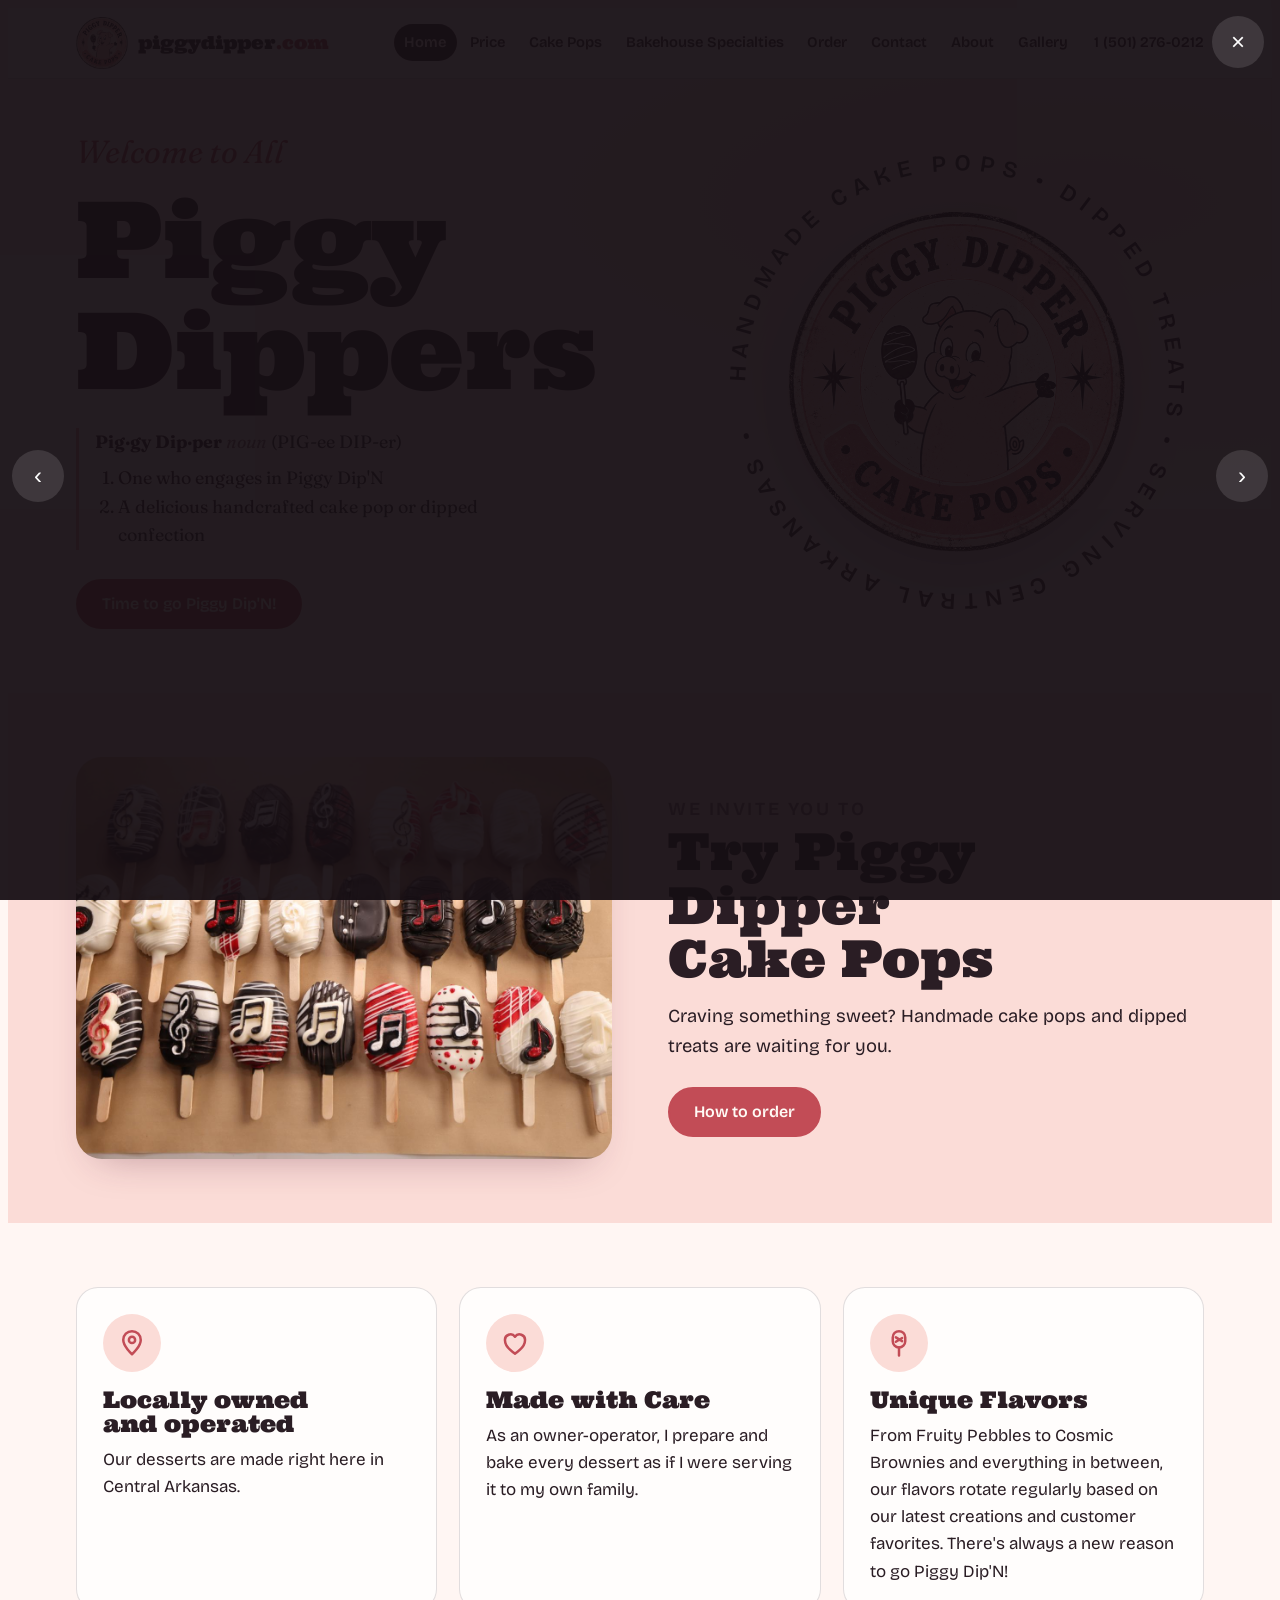
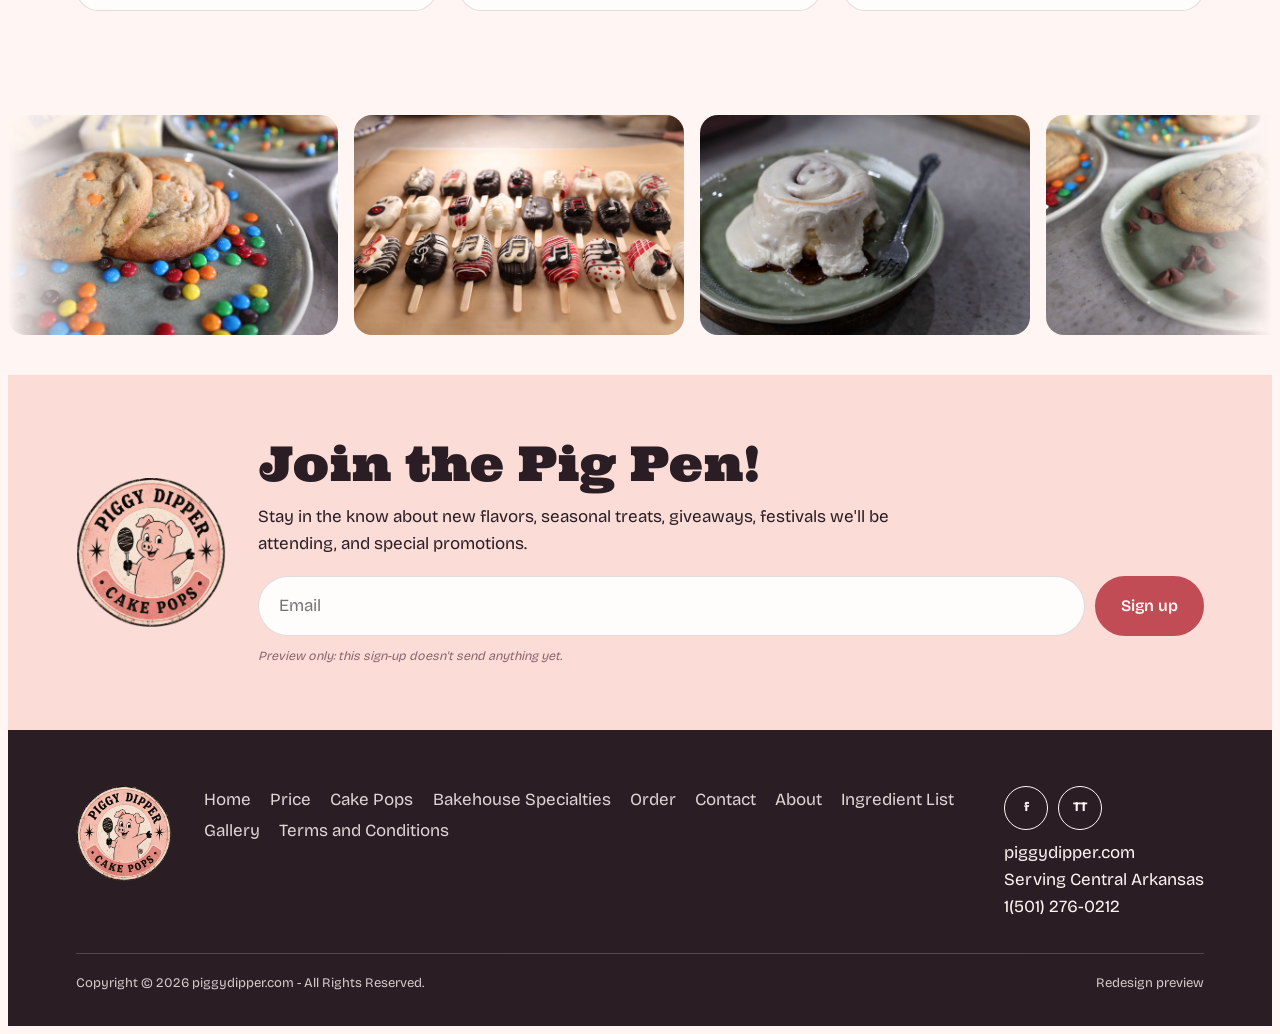
==== classic/index.html @ 796733e7 "Add five Piggy Dipper design test sites Co-Authored-By: Claude Opus 5.5 <noreply@anthropic.com>" ====
<!doctype html>
<html lang="en" data-v="0">
<head>
<meta charset="utf-8">
<meta name="viewport" content="width=device-width, initial-scale=1, viewport-fit=cover">
<meta name="robots" content="noindex, nofollow">
<meta name="theme-color" content="#ffffff">
<link rel="icon" href="img/favicon.png" type="image/png">
<link rel="apple-touch-icon" href="img/logo.png">
<title>Piggy Dipper</title>
<meta name="claude:viewport-fit-sides" content="cover">
<link rel="preconnect" href="https://fonts.googleapis.com">
<link rel="preconnect" href="https://fonts.gstatic.com" crossorigin>
<link rel="stylesheet" href="https://fonts.googleapis.com/css2?family=Bricolage+Grotesque:opsz,wght@12..96,400;12..96,600;12..96,800&family=Caveat:wght@500;700&family=Fraunces:ital,opsz,wght@0,9..144,500;1,9..144,400;1,9..144,600&family=Ultra&family=Anton&family=Chewy&family=Tilt+Neon&family=IM+Fell+English:ital@0;1&family=IM+Fell+English+SC&family=Lobster&family=Bebas+Neue&family=Shrikhand&display=swap">
<script>document.documentElement.dataset.v='0'</script>
<style>
/* Layout: one site, hash-routed pages; three swappable home pages share the same header, footer and inner pages. */
:root{
  --cream:#fff6f3; --paper:#fffdfc; --blush:#fbdcd7; --rose:#ef9a93; --rose-deep:#c24c56;
  --cocoa:#2a1d24; --cocoa-2:#6b4a58; --stick:#fbf3ee;
  --bg:var(--cream); --fg:var(--cocoa); --muted:#8a6570; --surface:var(--paper);
  --band:var(--blush); --line:rgba(42,29,36,.14); --accent:var(--rose-deep); --accent-fg:#fffaf5;
  --shadow:0 18px 40px -22px rgba(90,30,55,.4);
  --f-display:"Ultra","Rockwell Extra Bold","Rockwell",Georgia,serif;
  --f-dict:"Fraunces",Georgia,"Times New Roman",serif;
  --f-body:"Bricolage Grotesque",ui-sans-serif,system-ui,-apple-system,"Segoe UI",sans-serif;
  --f-hand:"Caveat","Segoe Print","Bradley Hand",cursive;
  --gutter-l:max(16px,env(safe-area-inset-left,0px)); --gutter-r:max(16px,env(safe-area-inset-right,0px));
  /* Design 2 (ink) and 3 (gingham) commit to one look in both themes */
  --d2-bg:#1f1620; --d2-bg2:#2d1f2d; --d2-fg:#fdeef0; --d2-pink:#f5a8a8; --d2-muted:#d7b3be;
  --d3-kraft:#fff4f1; --d3-kraft-dk:#f2b3b0; --d3-ink:#2a1d24; --d3-paper:#fffdf8;
}
@media (prefers-color-scheme:dark){:root:not([data-theme="light"]){
  --bg:#19141a; --fg:#fbeef0; --muted:#cfaab6; --surface:#241d25; --band:#3a2431;
  --line:rgba(251,238,240,.14); --accent:#f4a2a6; --accent-fg:#1f1620; --shadow:0 18px 40px -22px rgba(0,0,0,.7); color-scheme:dark}}
:root[data-theme="dark"]{
  --bg:#19141a; --fg:#fbeef0; --muted:#cfaab6; --surface:#241d25; --band:#3a2431;
  --line:rgba(251,238,240,.14); --accent:#f4a2a6; --accent-fg:#1f1620; --shadow:0 18px 40px -22px rgba(0,0,0,.7); color-scheme:dark}

*,*::before,*::after{box-sizing:border-box}
html{scroll-behavior:smooth}
body{background:var(--bg);color:var(--fg);font-family:var(--f-body);font-size:17px;line-height:1.6;overflow-x:hidden}
body::before{content:"";position:fixed;inset:0 0 auto;height:env(safe-area-inset-top,0px);z-index:60;background:var(--surface)}
img{max-width:100%;display:block}
a{color:inherit}
h1,h2,h3{font-family:var(--f-display);font-weight:400;line-height:1.05;text-wrap:balance;margin:0}
p{margin:0}
.wrap{max-width:1160px;margin-inline:auto;padding-left:var(--gutter-l);padding-right:var(--gutter-r)}
.narrow{max-width:760px}
.eyebrow{font-size:.78rem;letter-spacing:.14em;text-transform:uppercase;font-weight:600;color:var(--muted)}
.btn{display:inline-flex;align-items:center;gap:.5em;font:600 1rem/1 var(--f-body);text-decoration:none;padding:.95em 1.5em;border-radius:999px;background:var(--accent);color:var(--accent-fg);border:2px solid var(--accent);cursor:pointer;transition:transform .2s,box-shadow .2s}
.btn:hover{transform:translateY(-2px);box-shadow:var(--shadow)}
.btn.ghost{background:transparent;color:var(--fg);border-color:currentColor}
.btn:focus-visible,a:focus-visible,button:focus-visible,summary:focus-visible,input:focus-visible,textarea:focus-visible{outline:3px solid var(--rose);outline-offset:3px}
.fine{font-size:.78rem;color:var(--muted);font-style:italic}
.dict{font-family:var(--f-dict)}
.dict .pos{font-style:italic;color:var(--muted)}
.dict ol{margin:.4em 0 0;padding-left:1.3em}

/* reveal: visible at rest, animates where scroll timelines exist */
@keyframes rv{from{opacity:0;transform:translateY(30px)}to{opacity:1;transform:none}}
@supports (animation-timeline:view()){@media (prefers-reduced-motion:no-preference){
  .rv{animation:rv linear both;animation-timeline:view();animation-range:entry 0% cover 22%}}}

/* preview strip + header */
.preview-strip{background:var(--fg);color:var(--bg);font-size:.8rem;text-align:center;padding-block:.45em}
.preview-strip .wrap{display:flex;justify-content:center;gap:.6em;flex-wrap:wrap}
header.site{position:sticky;top:env(safe-area-inset-top,0px);z-index:50;background:color-mix(in srgb,var(--surface) 92%,transparent);backdrop-filter:blur(10px);border-bottom:1px solid var(--line)}
header.site .wrap{display:flex;align-items:center;gap:1rem;padding-block:.55rem}
.brand{display:flex;align-items:center;gap:.6rem;text-decoration:none}
.brand img{width:52px;height:52px;transition:transform .5s cubic-bezier(.3,1.6,.5,1)}
.brand:hover img{transform:rotate(-14deg) scale(1.06)}
.brand span{font-family:var(--f-display);font-size:1.1rem;line-height:1}
nav.main{margin-left:auto;display:flex;gap:.2rem;flex-wrap:wrap;justify-content:flex-end}
nav.main a{text-decoration:none;font-weight:600;font-size:.92rem;padding:.45em .7em;border-radius:999px;position:relative}
nav.main a:hover{background:var(--band)}
nav.main a[aria-current="page"]{background:var(--fg);color:var(--bg)}
.phone{font-weight:600;font-size:.92rem;white-space:nowrap;text-decoration:none}
.menu-btn{display:none;margin-left:auto;background:none;border:2px solid var(--fg);color:var(--fg);border-radius:999px;font:600 .9rem var(--f-body);padding:.45em .9em;cursor:pointer}
@media (max-width:1020px){
  .menu-btn{display:inline-flex}
  nav.main{position:absolute;left:0;right:0;top:100%;flex-direction:column;align-items:stretch;background:var(--surface);border-bottom:1px solid var(--line);padding:.5rem var(--gutter-r) 1rem var(--gutter-l);gap:.1rem}
  nav.main:not(.open){display:none}
  nav.main a{font-size:1.05rem;padding:.7em .9em}
  header.site .phone{display:none}
}

/* footer */
footer.site{background:var(--fg);color:var(--bg);margin-top:0}
footer.site .wrap{padding-block:3.5rem 2rem;display:grid;grid-template-columns:auto 1fr auto;gap:2rem;align-items:start}
footer.site img{width:96px}
footer.site nav{display:flex;flex-wrap:wrap;gap:.3rem 1.2rem}
footer.site nav a{text-decoration:none;opacity:.85}
footer.site nav a:hover{opacity:1;text-decoration:underline}
.socials{display:flex;gap:.6rem}
.socials a{display:grid;place-items:center;width:44px;height:44px;border-radius:50%;border:1.5px solid currentColor;text-decoration:none;font-weight:800;font-size:.8rem}
.socials a:hover{background:var(--bg);color:var(--fg)}
.foot-meta{grid-column:1/-1;border-top:1px solid color-mix(in srgb,var(--bg) 25%,transparent);padding-top:1.2rem;display:flex;flex-wrap:wrap;justify-content:space-between;gap:.5rem;font-size:.82rem;opacity:.8}
@media (max-width:760px){footer.site .wrap{grid-template-columns:1fr}}

/* design switcher pill */
.switcher{position:fixed;z-index:70;left:50%;transform:translateX(-50%);bottom:calc(14px + env(safe-area-inset-bottom,0px));display:flex;gap:4px;padding:5px;border-radius:999px;background:var(--fg);box-shadow:0 12px 30px -10px rgba(0,0,0,.5);max-width:calc(100vw - 24px)}
.switcher span{color:var(--bg);font-size:.75rem;font-weight:600;align-self:center;padding:0 .6em;white-space:nowrap}
.switcher a{color:var(--bg);text-decoration:none;font-weight:600;font-size:.85rem;padding:.55em .9em;border-radius:999px;white-space:nowrap}
.switcher a[aria-current="true"]{background:var(--bg);color:var(--fg)}
@media (max-width:520px){.switcher span{display:none}.switcher a{font-size:.8rem;padding:.55em .7em}}

/* shared section helpers */
.page{padding-bottom:0;overflow-x:clip}
.page-hero{padding-block:4rem 2.5rem;position:relative}
.page-hero h1{font-size:clamp(2.4rem,6vw,4.6rem)}
.page-hero p.lead{margin-top:1rem;max-width:60ch;font-size:1.12rem;color:var(--muted)}
.band{background:var(--band)}
.section{padding-block:4rem}
.grid{display:grid;gap:1.4rem}
.card{background:var(--surface);border:1px solid var(--line);border-radius:22px;padding:1.6rem;min-width:0}
.notice{border:2px dashed var(--accent);border-radius:22px;padding:1.4rem 1.6rem;display:grid;gap:.8rem}
.notice h3{font-size:1.4rem}
.two-col{display:grid;grid-template-columns:1fr 1fr;gap:3rem;align-items:center}
.two-col > *{min-width:0}
@media (max-width:820px){.two-col{grid-template-columns:1fr;gap:2rem}}
.photo{border-radius:26px;overflow:hidden;box-shadow:var(--shadow)}
.photo img{width:100%;height:100%;object-fit:cover;transition:transform .8s}
.photo:hover img{transform:scale(1.04)}

/* forms (preview stand-ins) */
form.stand-in{display:grid;gap:1rem}
.field{display:grid;gap:.35rem}
.field label,.field legend{font-weight:600;font-size:.92rem}
.field input,.field textarea{font:inherit;font-size:1rem;color:var(--fg);background:var(--bg);border:1.5px solid var(--line);border-radius:14px;padding:.8em 1em;width:100%}
.field textarea{min-height:110px;resize:vertical}
fieldset.field{border:0;padding:0;margin:0}
.checks{display:flex;flex-wrap:wrap;gap:.5rem}
.checks label{display:inline-flex;align-items:center;gap:.4em;border:1.5px solid var(--line);border-radius:999px;padding:.5em .9em;font-weight:500;cursor:pointer}
.checks input{accent-color:var(--accent)}
.checks label:has(input:checked){background:var(--band);border-color:var(--accent)}
.toast{font-weight:600;color:var(--accent)}

/* ===================== HOME 1: Classic, refreshed ===================== */
.h1-hero{position:relative;overflow:hidden;background:radial-gradient(120% 90% at 85% 20%,var(--band),transparent 60%)}
.h1-hero .wrap{display:grid;grid-template-columns:1.1fr .9fr;gap:2rem;align-items:center;padding-block:3.5rem 4rem}
.h1-hero .wrap > *{min-width:0}
.h1-hero h2{font-family:var(--f-dict);font-style:italic;font-weight:400;font-size:clamp(1.4rem,3vw,2rem);color:var(--accent)}
.h1-hero h1{font-size:clamp(3.2rem,9vw,6.6rem);margin-top:.15em;letter-spacing:-.01em}
.h1-hero .dict{margin-top:1.4rem;font-size:1.12rem;max-width:34ch;padding-left:1rem;border-left:3px solid var(--rose)}
.h1-hero .btn{margin-top:1.8rem}
.badge-wrap{position:relative;aspect-ratio:1;max-width:460px;width:100%;justify-self:center}
.badge-wrap svg.ring{position:absolute;inset:0;width:100%;height:100%;animation:spin 28s linear infinite}
.badge-wrap svg.ring text{font:600 15px var(--f-body);letter-spacing:.32em;fill:var(--fg)}
.badge-wrap img{position:absolute;inset:13%;width:74%;height:74%;filter:drop-shadow(0 22px 26px rgba(90,30,55,.25));animation:badge-in 1.2s cubic-bezier(.2,1.4,.4,1) both,float 6s ease-in-out 1.2s infinite}
@keyframes spin{to{transform:rotate(360deg)}}
@keyframes badge-in{from{transform:rotate(-200deg) scale(.3);opacity:0}to{transform:none;opacity:1}}
@keyframes float{50%{transform:translateY(-12px) rotate(2deg)}}
@media (max-width:820px){.h1-hero .wrap{grid-template-columns:1fr}.badge-wrap{max-width:320px;order:-1}}
.h1-invite .two-col{gap:3.5rem}
.h1-invite .photo{aspect-ratio:4/3}
.h1-invite h2{font-size:clamp(2rem,4.5vw,3.2rem)}
.h1-invite p{margin-top:1rem;font-size:1.15rem}
.h1-invite .btn{margin-top:1.6rem}
.h1-feats{grid-template-columns:repeat(3,1fr)}
@media (max-width:820px){.h1-feats{grid-template-columns:1fr}}
.feat{transition:transform .3s,box-shadow .3s}
.feat:hover{transform:translateY(-6px) rotate(-.6deg);box-shadow:var(--shadow)}
.feat .ico{width:58px;height:58px;border-radius:50%;background:var(--band);display:grid;place-items:center;margin-bottom:1rem}
.feat .ico svg{width:30px;height:30px;stroke:var(--accent);fill:none;stroke-width:2;stroke-linecap:round;stroke-linejoin:round}
.feat h3{font-size:1.45rem;margin-bottom:.6rem}
.strip{overflow:hidden;padding-block:2.5rem;mask-image:linear-gradient(90deg,transparent,#000 8%,#000 92%,transparent)}
.strip-track{display:flex;gap:1rem;width:max-content;animation:marquee 60s linear infinite}
.strip:hover .strip-track{animation-play-state:paused}
.strip-track img{height:220px;width:auto;aspect-ratio:3/2;object-fit:cover;border-radius:18px}
@keyframes marquee{to{transform:translateX(-50%)}}
.pigpen{display:grid;grid-template-columns:auto 1fr;gap:2rem;align-items:center}
.pigpen img{width:150px;animation:float 6s ease-in-out infinite}
.pigpen h2{font-size:clamp(2rem,4.5vw,3rem)}
.pigpen form{display:flex;gap:.6rem;flex-wrap:wrap;margin-top:1.2rem}
.pigpen input{flex:1 1 240px;font:inherit;padding:.9em 1.2em;border-radius:999px;border:1.5px solid var(--line);background:var(--surface);color:var(--fg)}
@media (max-width:640px){.pigpen{grid-template-columns:1fr}.pigpen img{width:110px}}

/* ===================== HOME 2: The Dip ===================== */
[data-page="home-2"]{background:var(--d2-bg);color:var(--d2-fg)}
.d2-hero{position:relative;overflow:hidden;padding-top:0}
.d2-drip{display:block;width:100%;height:120px;color:var(--d2-pink)}
.d2-drip .drop{animation:drop 3.6s cubic-bezier(.5,0,.6,1) infinite;transform-box:fill-box;transform-origin:top}
@keyframes drop{0%,15%{transform:scaleY(.35)}60%{transform:scaleY(1)}100%{transform:scaleY(.35)}}
.d2-hero .wrap{display:grid;grid-template-columns:1.15fr .85fr;gap:2rem;align-items:center;padding-block:1rem 3rem}
.d2-hero .wrap > *{min-width:0}
.d2-word{font-size:clamp(3.4rem,11vw,8.4rem);color:var(--d2-pink);letter-spacing:-.02em;line-height:.92}
.d2-word span{display:inline-block;animation:bob 2.8s ease-in-out infinite;animation-delay:calc(var(--i)*.09s)}
@keyframes bob{50%{transform:translateY(-.06em)}}
.d2-hero .dict{margin-top:1.4rem;font-size:1.2rem;color:var(--d2-fg)}
.d2-hero .dict .pos{color:var(--d2-muted)}
.d2-hero .btn{margin-top:2rem;background:var(--d2-pink);border-color:var(--d2-pink);color:var(--d2-bg)}
.d2-hint{margin-top:1rem;font-size:.85rem;color:var(--d2-muted)}
.pop-stage{position:relative;margin-inline:auto;width:min(100%,210px)}
.pop-stage svg{width:100%;height:auto;overflow:visible;filter:drop-shadow(0 30px 30px rgba(0,0,0,.45))}
.flavor-name{font-family:var(--f-display);font-size:1.6rem;text-align:center;margin-top:.4rem;color:var(--d2-pink)}
.flavor-desc{text-align:center;font-size:.98rem;color:var(--d2-muted);min-height:4.8em;margin-top:.4rem}
.chips{display:flex;flex-wrap:wrap;gap:.45rem;justify-content:center;margin-top:1rem}
.chips button{font:600 .85rem var(--f-body);border-radius:999px;padding:.55em 1em;cursor:pointer;background:transparent;color:var(--d2-fg);border:1.5px solid rgba(251,233,223,.35);transition:background .2s,color .2s,transform .2s}
.chips button:hover{transform:translateY(-2px)}
.chips button[aria-pressed="true"]{background:var(--d2-pink);color:var(--d2-bg);border-color:var(--d2-pink)}
@media (max-width:860px){.d2-hero .wrap{grid-template-columns:1fr}.pop-stage{width:min(100%,180px)}}
.d2-marquee{background:var(--d2-pink);color:var(--d2-bg);overflow:hidden;padding-block:.9rem;transform:rotate(-1.6deg);margin-block:1.5rem;width:104%;margin-left:-2%}
.d2-marquee div{display:flex;width:max-content;animation:marquee 26s linear infinite;font-family:var(--f-display);font-size:1.5rem;white-space:nowrap;gap:2rem}
.d2-invite{padding-block:4.5rem}
.d2-invite .mosaic{display:grid;grid-template-columns:1.3fr 1fr;grid-template-rows:1fr 1fr;gap:12px;aspect-ratio:5/4}
.d2-invite .mosaic .photo{box-shadow:none;border-radius:18px}
.d2-invite .mosaic .photo:first-child{grid-row:span 2}
.d2-invite h2{font-size:clamp(2.2rem,5vw,3.6rem);color:var(--d2-fg)}
.d2-invite h2 em{font-style:normal;color:var(--d2-pink)}
.d2-invite p{margin-top:1.2rem;font-size:1.2rem;color:var(--d2-muted)}
.d2-invite .btn{margin-top:1.8rem;background:transparent;color:var(--d2-pink);border-color:var(--d2-pink)}
.d2-feats{display:grid;grid-template-columns:repeat(3,1fr);border-top:1px solid rgba(251,233,223,.18)}
.d2-feats > div{padding:2.2rem 1.6rem 2.6rem;border-right:1px solid rgba(251,233,223,.18);min-width:0;transition:background .3s}
.d2-feats > div:last-child{border-right:0}
.d2-feats > div:hover{background:var(--d2-bg2)}
.d2-feats h3{color:var(--d2-pink);font-size:1.5rem;margin-bottom:.8rem}
.d2-feats p{color:var(--d2-muted)}
@media (max-width:820px){.d2-feats{grid-template-columns:1fr}.d2-feats > div{border-right:0;border-bottom:1px solid rgba(251,233,223,.18)}}
.d2-price{padding-block:5rem;text-align:center}
.d2-price .big{font-family:var(--f-display);font-size:clamp(4rem,14vw,10rem);line-height:.9;color:var(--d2-pink)}
.d2-price .or{font-family:var(--f-dict);font-style:italic;font-size:1.6rem;margin-block:.6rem}
.d2-price .big2{font-family:var(--f-display);font-size:clamp(2.2rem,7vw,4.8rem);line-height:1}
.d2-price p.sub{color:var(--d2-muted);margin-top:1rem}
.d2-pigpen{background:var(--d2-bg2);padding-block:4rem}
.d2-pigpen h2{color:var(--d2-pink);font-size:clamp(2rem,4.5vw,3rem)}
.d2-pigpen p{color:var(--d2-muted);margin-top:.8rem;max-width:60ch}
.d2-pigpen form{display:flex;gap:.6rem;flex-wrap:wrap;margin-top:1.4rem}
.d2-pigpen input{flex:1 1 240px;font:inherit;padding:.9em 1.2em;border-radius:999px;border:1.5px solid rgba(251,233,223,.3);background:transparent;color:var(--d2-fg)}
.d2-pigpen .btn{background:var(--d2-pink);border-color:var(--d2-pink);color:var(--d2-bg)}
.d2-pigpen .fine{color:var(--d2-muted)}
.sprinkle{position:fixed;width:12px;height:4px;border-radius:3px;pointer-events:none;z-index:80}

/* ===================== HOME 3: Gingham Table ===================== */
[data-page="home-3"]{color:var(--d3-ink);background-color:var(--d3-kraft);
  background-image:linear-gradient(90deg,rgba(239,140,140,.22) 50%,transparent 0),linear-gradient(rgba(239,140,140,.22) 50%,transparent 0);background-size:56px 56px}
.d3-table{position:relative;height:clamp(560px,76vw,700px);max-width:1240px;margin-inline:auto;overflow:hidden}
.d3-logo{position:absolute;left:50%;top:50%;width:clamp(210px,34vw,330px);translate:-50% -50%;z-index:20;filter:drop-shadow(0 10px 0 rgba(90,30,55,.18)) drop-shadow(0 26px 30px rgba(90,30,55,.35));animation:stamp 1s cubic-bezier(.2,1.6,.4,1) .2s both;pointer-events:none}
@keyframes stamp{0%{transform:scale(2.4) rotate(-22deg);opacity:0}55%{opacity:1}100%{transform:scale(1) rotate(-6deg)}}
.print{position:absolute;width:clamp(150px,22vw,250px);background:var(--d3-paper);padding:10px 10px 38px;box-shadow:0 2px 0 rgba(0,0,0,.06),0 18px 24px -12px rgba(90,30,55,.5);cursor:grab;touch-action:none;user-select:none;transition:box-shadow .2s;animation:deal .8s cubic-bezier(.2,1.2,.4,1) both;animation-delay:calc(.5s + var(--i)*.12s)}
.print:active{cursor:grabbing;box-shadow:0 30px 40px -14px rgba(90,30,55,.6)}
.print img{width:100%;aspect-ratio:1;object-fit:cover;pointer-events:none}
.print figcaption{position:absolute;left:0;right:0;bottom:6px;text-align:center;font:700 1.15rem/1 var(--f-hand);color:var(--d3-ink)}
@keyframes deal{from{opacity:0;translate:0 -60px}}
.d3-hint{position:absolute;right:max(16px,env(safe-area-inset-right,0px));bottom:14px;font:700 1.25rem var(--f-hand);z-index:25;opacity:.8}
.d3-head{text-align:center;padding-block:2rem 1rem}
.d3-head .w{font:700 clamp(1.6rem,4vw,2.4rem) var(--f-hand)}
.d3-head h1{font-size:clamp(3rem,10vw,7rem);color:var(--d3-ink);text-shadow:3px 3px 0 var(--d3-kraft-dk)}
.d3-head .dict{margin:1.2rem auto 0;max-width:34ch;font-size:1.15rem;text-align:left}
.d3-head .btn{margin-top:1.6rem;background:var(--d3-ink);border-color:var(--d3-ink);color:var(--d3-paper)}
.d3-story{padding-block:4rem}
.shout{font-family:var(--f-display);font-size:clamp(2.6rem,9vw,6.4rem);line-height:1;text-align:center;color:var(--rose-deep);cursor:default;user-select:none}
.shout span{display:inline-block;transition:transform .25s cubic-bezier(.3,1.8,.5,1)}
.shout span:hover{transform:translateY(-.25em) rotate(-8deg)}
.d3-story .note{max-width:620px;margin:1.6rem auto 0;background:var(--d3-paper);padding:1.8rem 2rem;rotate:-1deg;box-shadow:0 16px 26px -16px rgba(90,30,55,.55);position:relative}
.d3-story .note::before{content:"";position:absolute;top:-14px;left:50%;width:120px;height:28px;translate:-50% 0;background:rgba(255,255,255,.55);rotate:2deg;box-shadow:0 1px 2px rgba(0,0,0,.08)}
.d3-story .note p + p{margin-top:.9rem}
.d3-story .note a{font-weight:700}
.ticket-row{display:flex;justify-content:center;gap:1.6rem;flex-wrap:wrap;padding-block:3rem}
.ticket{background:var(--d3-paper);min-width:0;width:min(100%,330px);padding:1.6rem 1.8rem;position:relative;rotate:var(--r);transition:rotate .3s,transform .3s;
  -webkit-mask:radial-gradient(circle 12px at 0 50%,#0000 98%,#000) left/51% 100% no-repeat,radial-gradient(circle 12px at 100% 50%,#0000 98%,#000) right/51% 100% no-repeat;
  mask:radial-gradient(circle 12px at 0 50%,#0000 98%,#000) left/51% 100% no-repeat,radial-gradient(circle 12px at 100% 50%,#0000 98%,#000) right/51% 100% no-repeat}
.ticket:hover{rotate:0deg;transform:translateY(-6px)}
.ticket .t-top{font:700 1.3rem var(--f-hand);color:var(--rose-deep)}
.ticket .t-price{font-family:var(--f-display);font-size:3.6rem;line-height:1}
.ticket ul{list-style:none;padding:0;margin:.8rem 0 0;border-top:2px dashed rgba(42,29,36,.3);padding-top:.8rem}
.ticket li{display:flex;justify-content:space-between;gap:1rem}
.ticket .fine{color:#8a6570;margin-top:.6rem}
.notes{display:grid;grid-template-columns:repeat(3,1fr);gap:2rem;padding-block:2rem 4rem}
.notes > div{background:#fff8ee;padding:1.6rem 1.5rem 1.9rem;rotate:var(--r);box-shadow:0 14px 22px -14px rgba(90,30,55,.6);min-width:0;transition:rotate .3s}
.notes > div:nth-child(2){background:#fbe0dc}
.notes > div:nth-child(3){background:#e6f3ec}
.notes > div:hover{rotate:0deg}
.notes h3{font-size:1.35rem;margin-bottom:.6rem}
@media (max-width:820px){.notes{grid-template-columns:1fr}}
.postcard{background:var(--d3-paper);max-width:860px;margin:0 auto;display:grid;grid-template-columns:1fr auto;gap:2rem;padding:2.2rem;box-shadow:0 22px 34px -20px rgba(90,30,55,.6);position:relative}
.postcard::after{content:"";position:absolute;top:1.4rem;right:1.4rem;width:86px;height:100px;border:3px dashed rgba(185,82,75,.5)}
.postcard h2{font-size:clamp(1.9rem,4vw,2.8rem)}
.postcard form{display:flex;gap:.6rem;flex-wrap:wrap;margin-top:1.2rem}
.postcard input{flex:1 1 220px;font:inherit;padding:.85em 0;border:0;border-bottom:2px solid var(--d3-ink);background:transparent;color:var(--d3-ink)}
.postcard .btn{background:var(--rose-deep);border-color:var(--rose-deep);color:#fff}
.postcard .fine{color:#8a6570}
.postcard .stamp-img{width:110px;align-self:start;rotate:8deg;position:relative;z-index:1}
@media (max-width:640px){.postcard{grid-template-columns:1fr}.postcard::after,.postcard .stamp-img{display:none}}

/* ===================== INNER PAGES ===================== */
.dict-hero{font-family:var(--f-dict);font-size:1.15rem;max-width:44ch}
.price-cards{grid-template-columns:1fr 1fr}
@media (max-width:760px){.price-cards{grid-template-columns:1fr}}
.price-card{padding:2rem;position:relative;overflow:hidden}
.price-card h2{font-size:clamp(2.2rem,5vw,3.2rem)}
.price-card ul{list-style:none;padding:0;margin:1.2rem 0 0}
.price-card li{display:flex;justify-content:space-between;gap:1rem;padding:.55rem 0;border-bottom:1px dotted var(--line);font-variant-numeric:tabular-nums}
.price-card .fine{margin-top:.8rem}
.price-card.hot{background:var(--fg);color:var(--bg);border-color:var(--fg)}
.price-card.hot .fine{color:color-mix(in srgb,var(--bg) 70%,transparent)}
.price-card.hot .btn{background:var(--rose);border-color:var(--rose);color:var(--cocoa);margin-top:1.4rem}
.tiles{grid-template-columns:repeat(3,1fr)}
@media (max-width:760px){.tiles{grid-template-columns:1fr}}
.tile{position:relative;aspect-ratio:4/5;border-radius:24px;overflow:hidden;text-decoration:none;color:#fff;box-shadow:var(--shadow)}
.tile img{position:absolute;inset:0;width:100%;height:100%;object-fit:cover;transition:transform .8s}
.tile:hover img{transform:scale(1.07)}
.tile span{position:absolute;left:1.2rem;bottom:1.1rem;font-family:var(--f-display);font-size:1.8rem;text-shadow:0 2px 14px rgba(0,0,0,.5);text-transform:capitalize}
.tile::after{content:"";position:absolute;inset:0;background:linear-gradient(transparent 50%,rgba(35,10,25,.55))}
.tile span{z-index:1}
.treats{grid-template-columns:repeat(3,1fr)}
@media (max-width:900px){.treats{grid-template-columns:1fr 1fr}}
@media (max-width:560px){.treats{grid-template-columns:1fr}}
.treat{transition:transform .3s,box-shadow .3s}
.treat:hover{transform:translateY(-5px);box-shadow:var(--shadow)}
.treat h3{font-size:1.25rem;margin-bottom:.5rem}
.treat .dot{width:40px;height:10px;border-radius:6px;background:var(--rose);margin-bottom:1rem}
.flavors{grid-template-columns:repeat(4,1fr)}
@media (max-width:1000px){.flavors{grid-template-columns:1fr 1fr}}
@media (max-width:540px){.flavors{grid-template-columns:1fr}}
.flavor{display:grid;gap:.8rem;align-content:start;transition:transform .35s,box-shadow .35s}
.flavor:hover{transform:translateY(-6px) rotate(-1deg);box-shadow:var(--shadow)}
.flavor svg{width:70px;height:120px;transition:transform .5s cubic-bezier(.3,1.6,.5,1)}
.flavor:hover svg{transform:rotate(-12deg) translateY(-4px)}
.flavor h3{font-size:1.35rem}
.bake{padding-block:4rem}
.bake .photo{aspect-ratio:4/3}
.bake h2{font-size:clamp(2rem,4.5vw,3rem);margin-bottom:1rem}
.bake p + p{margin-top:1rem}
blockquote.jana{margin:1.4rem 0 0;font:600 1.7rem/1.25 var(--f-hand);color:var(--accent)}
blockquote.jana cite{display:block;font:500 1rem var(--f-body);color:var(--muted);margin-top:.4rem;font-style:normal}
.info-cards{grid-template-columns:repeat(3,1fr)}
@media (max-width:900px){.info-cards{grid-template-columns:1fr}}
.info-cards h3{font-size:1.3rem;margin-bottom:.6rem}
.pay{display:flex;flex-wrap:wrap;gap:.4rem;margin-top:.4rem}
.pay span{background:var(--band);border-radius:999px;padding:.3em .8em;font-size:.88rem;font-weight:600}
.order-grid{display:grid;grid-template-columns:1.3fr .7fr;gap:2rem;align-items:start}
.order-grid > *{min-width:0}
@media (max-width:860px){.order-grid{grid-template-columns:1fr}}
.side-info{display:grid;gap:1rem}
.side-info .card p{font-weight:600}
.big-phone{font-family:var(--f-display);font-size:clamp(1.8rem,5vw,2.6rem);text-decoration:none;display:inline-block;margin-top:.6rem}
.about-sec{padding-block:4rem}
.about-sec .photo{aspect-ratio:4/5}
.about-sec h2{font-size:clamp(2rem,4.5vw,3rem);margin-bottom:1.1rem}
.about-sec p + p{margin-top:1rem}
.about-sec .photo.wide{aspect-ratio:3/2}
.about-sec .photo.tall{aspect-ratio:2/3}
@media (max-width:820px){.about-sec .photo.tall{aspect-ratio:4/5}}
.about-sec .two-col.flip > .photo{order:2}
@media (max-width:820px){.about-sec .two-col.flip > .photo{order:0}.about-sec .photo{aspect-ratio:4/3}}
.filters{display:flex;flex-wrap:wrap;gap:.5rem;margin-bottom:1.6rem}
.filters button{font:600 .9rem var(--f-body);padding:.55em 1.1em;border-radius:999px;border:1.5px solid var(--line);background:var(--surface);color:var(--fg);cursor:pointer}
.filters button[aria-pressed="true"]{background:var(--fg);color:var(--bg);border-color:var(--fg)}
.masonry{display:flex;gap:14px;align-items:flex-start}.masonry .mcol{flex:1;min-width:0}
.masonry button{display:block;width:100%;margin:0 0 14px;padding:0;border:0;background:none;border-radius:18px;overflow:hidden;cursor:zoom-in;break-inside:avoid;position:relative}
.masonry img{width:100%;height:auto;transition:transform .6s,filter .4s}
.masonry button:hover img{transform:scale(1.05)}
.masonry button span{position:absolute;left:0;right:0;bottom:0;padding:1.6rem .9rem .7rem;text-align:left;color:#fff;font-weight:600;font-size:.9rem;background:linear-gradient(transparent,rgba(35,10,25,.7));opacity:0;transition:opacity .3s}
.masonry button:hover span,.masonry button:focus-visible span{opacity:1}
.lightbox{position:fixed;inset:0;z-index:90;background:rgba(22,14,20,.94);display:grid;place-items:center;padding:calc(20px + env(safe-area-inset-top,0px)) max(16px,env(safe-area-inset-right,0px)) calc(20px + env(safe-area-inset-bottom,0px)) max(16px,env(safe-area-inset-left,0px))}
.lightbox figure{margin:0;max-width:min(1100px,100%);display:grid;gap:.8rem;justify-items:center}
.lightbox img{max-height:78vh;width:auto;border-radius:12px}
.lightbox figcaption{color:#fbeef0;text-align:center}
.lightbox button{position:absolute;background:rgba(255,255,255,.12);color:#fff;border:0;width:52px;height:52px;border-radius:50%;font-size:1.5rem;cursor:pointer}
.lightbox .lb-close{top:calc(16px + env(safe-area-inset-top,0px));right:max(16px,env(safe-area-inset-right,0px))}
.lightbox .lb-prev{left:max(12px,env(safe-area-inset-left,0px));top:50%}
.lightbox .lb-next{right:max(12px,env(safe-area-inset-right,0px));top:50%}
details.acc{border-bottom:1px solid var(--line)}
details.acc summary{list-style:none;cursor:pointer;display:flex;justify-content:space-between;align-items:center;gap:1rem;padding:1.05rem .2rem;font-weight:600;font-size:1.05rem}
details.acc summary::-webkit-details-marker{display:none}
details.acc summary::after{content:"+";font-family:var(--f-display);font-size:1.4rem;transition:transform .3s;color:var(--accent);flex:none}
details.acc[open] summary::after{transform:rotate(45deg)}
details.acc .acc-body{padding:0 .2rem 1.2rem;color:var(--muted)}
.acc-group{margin-top:2.6rem}
.acc-group h2{font-size:clamp(1.7rem,4vw,2.4rem)}
.acc-group > p{margin-top:.6rem;color:var(--muted)}
.store-list{columns:2 260px;column-gap:2rem;margin-top:1rem;padding-left:1.1em}
.store-list li{break-inside:avoid;margin-bottom:.35rem}
.search{width:100%;font:inherit;padding:.85em 1.2em;border-radius:999px;border:1.5px solid var(--line);background:var(--surface);color:var(--fg);margin-top:1.4rem}
.terms p + p{margin-top:.8rem}
.terms ul{margin:.6rem 0}

/* ===================== HOME 4: Bakery Case (sage plates, pink awning) ===================== */
[data-page="home-4"]{--sg:#e3ece4;--sg-2:#c9d9cc;--sg-deep:#3e5b4b;--pk:#f4b6b9;--pk-deep:#c24c56;--ink:#2a1d24;--cr:#fffaf6;background:var(--cr);color:var(--ink)}
[data-page="home-4"] .btn{background:var(--sg-deep);border-color:var(--sg-deep);color:#fff}
[data-page="home-4"] .btn.ghost{background:transparent;color:var(--ink);border-color:var(--ink)}
.d4-awning{height:74px;background:repeating-linear-gradient(90deg,var(--pk) 0 60px,#ffffff 60px 120px);position:relative;transform-origin:top;animation:awn 1.4s cubic-bezier(.3,1.5,.5,1) both;border-top:6px solid var(--pk);box-shadow:0 10px 18px -12px rgba(42,29,36,.35)}
.d4-awning::after{content:"";position:absolute;left:0;right:0;top:100%;height:26px;background:radial-gradient(circle at 30px 0,var(--pk) 29px,transparent 30px) 0 0/120px 26px,radial-gradient(circle at 90px 0,#ffffff 29px,transparent 30px) 0 0/120px 26px}
@keyframes awn{from{transform:scaleY(0)}60%{transform:scaleY(1.12)}to{transform:none}}
.d4-hero .wrap{display:grid;grid-template-columns:1fr 1fr;gap:3rem;align-items:center;padding-block:4.5rem 3.5rem}
.d4-hero .wrap>*{min-width:0}
.d4-hero .w{font-family:var(--f-hand);font-size:clamp(1.8rem,4vw,2.6rem);color:var(--pk-deep);line-height:1}
.d4-hero h1{font-family:var(--f-dict);font-weight:600;font-size:clamp(3rem,8vw,5.8rem);letter-spacing:-.02em;line-height:.95;margin-top:.2em}
.d4-hero h1 em{font-style:italic;color:var(--sg-deep)}
.d4-hero p.lead{margin-top:1.2rem;font-size:1.2rem;max-width:36ch}
.d4-hero .acts{display:flex;gap:.8rem;flex-wrap:wrap;margin-top:1.8rem}
.d4-window{position:relative;aspect-ratio:4/5;border-radius:999px 999px 28px 28px;overflow:hidden;border:10px solid #fff;box-shadow:0 30px 60px -30px rgba(62,91,75,.55),0 0 0 1px var(--sg-2)}
.d4-window img{width:100%;height:100%;object-fit:cover;animation:kb 18s ease-in-out infinite alternate}
@keyframes kb{to{transform:scale(1.12) translate(-3%,2%)}}
.d4-window::after{content:"";position:absolute;inset:0;background:linear-gradient(115deg,transparent 35%,rgba(255,255,255,.45) 45%,transparent 55%);transform:translateX(-120%);animation:sheen 5.5s ease-in-out 1s infinite}
@keyframes sheen{40%,100%{transform:translateX(120%)}}
.d4-sticker{position:absolute;right:-6px;bottom:12%;width:120px;height:120px;border-radius:50%;background:var(--pk-deep);color:#fff;display:grid;place-items:center;text-align:center;font:600 .8rem/1.15 var(--f-body);transform:rotate(12deg);box-shadow:0 12px 24px -10px rgba(0,0,0,.4);animation:wob 4s ease-in-out infinite}
.d4-sticker b{display:block;font:400 2.2rem/1 var(--f-display)}
@keyframes wob{50%{transform:rotate(4deg) scale(1.05)}}
.d4-winwrap{position:relative;max-width:420px;justify-self:center;width:100%}
@media (max-width:820px){.d4-hero .wrap{grid-template-columns:1fr;padding-block:3rem}.d4-winwrap{max-width:320px;order:-1}}
.d4-case{background:linear-gradient(var(--sg),var(--sg-2));padding-block:4rem 4.5rem;position:relative}
.d4-case h2{font-family:var(--f-dict);font-weight:600;font-size:clamp(2.2rem,5vw,3.4rem);text-align:center}
.d4-case .sub{text-align:center;margin-top:.6rem;color:var(--sg-deep);font-weight:600}
.d4-glass{margin-top:2.5rem;border-radius:26px;padding:2.2rem 1.6rem 0;background:linear-gradient(160deg,rgba(255,255,255,.75),rgba(255,255,255,.35));border:2px solid rgba(255,255,255,.9);box-shadow:inset 0 1px 0 #fff,0 30px 50px -35px rgba(62,91,75,.6);position:relative;overflow:hidden}
.d4-glass::before{content:"";position:absolute;inset:0;background:linear-gradient(110deg,transparent 30%,rgba(255,255,255,.7) 40%,transparent 50%);transform:translateX(-100%);pointer-events:none}
@supports (animation-timeline:view()){@media (prefers-reduced-motion:no-preference){.d4-glass::before{animation:glass linear both;animation-timeline:view();animation-range:entry 20% cover 60%}}}
@keyframes glass{to{transform:translateX(100%)}}
.d4-shelf{display:grid;grid-template-columns:1.35fr 1fr 1fr;gap:1.4rem;align-items:end}
.d4-shelf::after{content:"";grid-column:1/-1;height:16px;margin:0 -1.6rem;background:linear-gradient(#fff,#d8e4da);box-shadow:0 8px 14px -6px rgba(62,91,75,.45)}
@media (max-width:820px){.d4-shelf{grid-template-columns:1fr}}
.d4-item{position:relative;perspective:900px;cursor:pointer;background:none;border:0;padding:0;text-align:left;color:inherit;font:inherit}
.d4-item .flip{position:relative;transition:transform .7s cubic-bezier(.3,1.3,.5,1);transform-style:preserve-3d}
.d4-item.open .flip{transform:rotateY(180deg)}
.d4-item .flip,.d4-item .front{display:block}
.d4-item .front,.d4-item .back{backface-visibility:hidden;border-radius:22px;overflow:hidden}
.d4-item .front img{width:100%;aspect-ratio:4/3;object-fit:cover;transition:transform .5s}
.d4-item:hover .front img{transform:translateY(-6px) scale(1.03)}
.d4-item.big .front img{aspect-ratio:5/4}
.d4-item .back{position:absolute;inset:0;transform:rotateY(180deg);background:#fff;padding:1.4rem;display:flex;flex-direction:column;gap:.6rem;overflow:auto}
.d4-item .back .h{display:block;font-family:var(--f-dict);font-weight:600;font-size:1.5rem}
.d4-item .back .p{display:block;font-size:.98rem}
.d4-item .name{display:block;font-family:var(--f-dict);font-weight:600;font-size:1.35rem;margin:.7rem 0 1rem}
.d4-item .name small{display:block;font:500 .85rem var(--f-body);color:var(--sg-deep)}
.d4-tag{position:absolute;top:-14px;right:18px;z-index:2;background:#fff;border:1.5px solid var(--ink);border-radius:8px 8px 8px 8px;padding:.35em .7em .3em 1.4em;font:400 1.3rem/1 var(--f-display);transform-origin:50% -10px;animation:swing 3.4s ease-in-out infinite}
.d4-tag::before{content:"";position:absolute;left:.5em;top:50%;width:7px;height:7px;margin-top:-3.5px;border-radius:50%;border:1.5px solid var(--ink)}
.d4-item:nth-child(2) .d4-tag{animation-delay:-1.1s}.d4-item:nth-child(3) .d4-tag{animation-delay:-2.2s}
@keyframes swing{0%,100%{transform:rotate(-5deg)}50%{transform:rotate(6deg)}}
.d4-deal{display:flex;flex-wrap:wrap;gap:.6rem 1.4rem;justify-content:center;align-items:baseline;padding:1.6rem 0 1.8rem;text-align:center}
.d4-deal .big{font:400 clamp(1.8rem,4vw,2.6rem)/1 var(--f-display);color:var(--pk-deep)}
.d4-deal .fine{color:var(--sg-deep);width:100%}
.d4-hint{text-align:center;font-family:var(--f-hand);font-size:1.4rem;color:var(--sg-deep);margin-top:1.2rem}
.d4-dipped{padding-block:4rem}
.d4-dipped h2{font-family:var(--f-dict);font-weight:600;font-size:clamp(2rem,4.5vw,3rem)}
.d4-dipped .lead{margin-top:.6rem;max-width:62ch}
.d4-jars{display:flex;flex-wrap:wrap;gap:.7rem;margin-top:1.6rem}
.d4-jars span{border:1.5px solid var(--sg-deep);color:var(--sg-deep);border-radius:999px;padding:.5em 1em;font-weight:600;background:#fff;transition:transform .25s,background .25s}
.d4-jars span:hover{transform:translateY(-4px) rotate(-2deg);background:var(--sg)}
.d4-feats{display:grid;grid-template-columns:repeat(3,1fr);gap:1.4rem;padding-bottom:4rem}
.d4-feats>div{border-top:3px solid var(--pk);padding-top:1rem}
.d4-feats h3{font-family:var(--f-dict);font-weight:600;font-size:1.4rem;margin-bottom:.5rem}
@media (max-width:820px){.d4-feats{grid-template-columns:1fr}}
.d4-card{background:#fff;border-radius:6px;padding:2rem 2rem 1.6rem;box-shadow:0 20px 40px -26px rgba(42,29,36,.5);background-image:repeating-linear-gradient(transparent 0 31px,rgba(194,76,86,.18) 31px 32px);background-position:0 70px;border-top:6px solid var(--pk);max-width:640px;margin:0 auto 5rem;transform:rotate(-1deg)}
.d4-card h2{font-family:var(--f-hand);font-size:2.6rem;color:var(--pk-deep)}
.d4-card form{display:flex;gap:.6rem;flex-wrap:wrap;margin-top:1rem}
.d4-card input{flex:1 1 220px;font:inherit;padding:.85em 1.1em;border-radius:999px;border:1.5px solid var(--sg-2);background:var(--cr);color:var(--ink)}
.d4-card .fine{color:#6f5a62}

/* ===================== HOME 5: Pink Press (magazine cover) ===================== */
[data-page="home-5"]{--pp:#ff9fb2;--pp-2:#ffd3dc;--pp-ink:#1d1520;--pp-paper:#fff7f8;background:var(--pp-paper);color:var(--pp-ink)}
[data-page="home-5"] .btn{background:var(--pp-ink);border-color:var(--pp-ink);color:var(--pp-paper)}
.d5-cover{position:relative;min-height:min(92vh,880px);display:grid;grid-template-rows:auto 1fr auto;background:var(--pp);overflow:hidden;isolation:isolate}
.d5-cover>img.bg{position:absolute;inset:0;width:100%;height:100%;object-fit:cover;z-index:-2;transform:scale(1.08);animation:cv 1.6s cubic-bezier(.2,.8,.2,1) both}
@keyframes cv{from{transform:scale(1.3);filter:saturate(0)}to{transform:scale(1.08)}}
.d5-cover::after{content:"";position:absolute;inset:0;z-index:-1;background:linear-gradient(180deg,rgba(255,159,178,.92) 0%,rgba(255,159,178,.15) 38%,rgba(29,21,32,0) 60%,rgba(29,21,32,.75) 100%)}
.d5-mast{font-family:"Anton",Impact,sans-serif;font-size:clamp(4.2rem,17.5vw,15rem);line-height:.82;letter-spacing:-.01em;text-transform:uppercase;color:var(--pp-ink);padding:1.2rem var(--gutter-r) 0 var(--gutter-l);white-space:nowrap;overflow:hidden}
.d5-mast span{display:inline-block;animation:mast .9s cubic-bezier(.2,1.2,.4,1) both;animation-delay:calc(var(--i)*55ms)}
@keyframes mast{from{transform:translateY(110%)}}
.d5-issue{display:flex;justify-content:space-between;flex-wrap:wrap;gap:.4rem 1rem;padding:.6rem var(--gutter-r) 0 var(--gutter-l);font-weight:700;font-size:.82rem;letter-spacing:.14em;text-transform:uppercase;border-top:2px solid var(--pp-ink);margin:0 var(--gutter-r) 0 var(--gutter-l);padding-inline:0}
.d5-lines{align-self:end;display:grid;grid-template-columns:1fr auto;gap:2rem;align-items:end;padding:0 var(--gutter-r) 2.4rem var(--gutter-l);color:#fff}
.d5-lines .main{font-family:var(--f-dict);font-weight:600;font-size:clamp(2.2rem,6vw,4.4rem);line-height:.98;max-width:12ch;text-shadow:0 2px 20px rgba(0,0,0,.35)}
.d5-lines .main em{color:var(--pp);font-style:italic}
.d5-lines ul{list-style:none;margin:0;padding:0;display:grid;gap:.7rem;text-align:right}
.d5-lines li a{color:#fff;text-decoration:none;font-weight:700;font-size:1.05rem;border-bottom:2px solid var(--pp);padding-bottom:2px}
.d5-lines li a:hover{color:var(--pp)}
.d5-lines li small{display:block;font:italic 400 .95rem var(--f-dict);opacity:.9}
.d5-price{position:absolute;top:44%;right:6%;width:150px;height:150px;border-radius:50%;background:var(--pp-ink);color:var(--pp);display:grid;place-items:center;text-align:center;transform:rotate(-10deg);font:700 .78rem/1.1 var(--f-body);letter-spacing:.06em;text-transform:uppercase;animation:pulse 2.6s ease-in-out infinite}
.d5-price b{display:block;font:400 3rem/1 "Anton",Impact,sans-serif;color:#fff;letter-spacing:0}
@keyframes pulse{50%{transform:rotate(-6deg) scale(1.06)}}
@media (max-width:760px){.d5-lines{grid-template-columns:1fr}.d5-lines ul{text-align:left}.d5-price{top:auto;bottom:46%;right:4%;width:118px;height:118px}.d5-price b{font-size:2.3rem}}
.d5-ticker{background:var(--pp-ink);color:var(--pp);overflow:hidden;padding-block:.9rem;white-space:nowrap}
.d5-ticker div{display:inline-flex;gap:2.4rem;font:400 clamp(1.6rem,4vw,2.6rem)/1 "Anton",Impact,sans-serif;text-transform:uppercase;will-change:transform}
.d5-ticker i{font-style:normal;color:#fff}
.d5-def{display:grid;grid-template-columns:1fr 1fr;gap:3rem;padding-block:5rem}
.d5-def>div{min-width:0}
.d5-def .k{font:700 .78rem var(--f-body);letter-spacing:.16em;text-transform:uppercase;color:#b2465a}
.d5-def h2{font-family:var(--f-dict);font-weight:600;font-size:clamp(2.4rem,5vw,3.6rem);margin:.3rem 0 .6rem}
.d5-def .dict{font-size:1.15rem}
@media (max-width:760px){.d5-def{grid-template-columns:1fr;gap:2.4rem;padding-block:3.5rem}}
.d5-toc{border-top:2px solid var(--pp-ink);padding-bottom:4rem;position:relative}
.d5-toc h2{font-family:"Anton",Impact,sans-serif;font-weight:400;text-transform:uppercase;font-size:clamp(2.4rem,6vw,4rem);padding-top:1.2rem}
.d5-toc ol{list-style:none;margin:1rem 0 0;padding:0;counter-reset:t}
.d5-toc li a{display:grid;grid-template-columns:4.5rem 1fr auto;align-items:baseline;gap:1rem;padding:1.1rem 0;border-bottom:1px solid rgba(29,21,32,.2);text-decoration:none;counter-increment:t;transition:padding .3s,color .3s}
.d5-toc li a::before{content:counter(t,decimal-leading-zero);font:400 1.6rem "Anton",Impact,sans-serif;color:#b2465a}
.d5-toc li a b{font-family:var(--f-dict);font-weight:600;font-size:clamp(1.5rem,3.4vw,2.4rem)}
.d5-toc li a span{font-size:.95rem;color:#6f5560;text-align:right;max-width:30ch}
.d5-toc li a:hover{padding-left:1rem;color:#b2465a}
@media (max-width:640px){.d5-toc li a{grid-template-columns:3rem 1fr}.d5-toc li a span{grid-column:2;text-align:left}}
.d5-peek{position:fixed;left:0;top:0;width:220px;aspect-ratio:4/5;border-radius:14px;overflow:hidden;pointer-events:none;z-index:40;opacity:0;transform:translate(-50%,-50%) scale(.6) rotate(-6deg);transition:opacity .25s,transform .35s cubic-bezier(.3,1.4,.5,1);box-shadow:0 20px 40px -14px rgba(0,0,0,.45)}
.d5-peek.on{opacity:1;transform:translate(-50%,-50%) scale(1) rotate(-4deg)}
.d5-peek img{width:100%;height:100%;object-fit:cover}
@media (hover:none){.d5-peek{display:none}}
.d5-reel{position:relative;height:320vh;background:var(--pp-ink);color:var(--pp-paper)}
.d5-reel .sticky{position:sticky;top:0;height:100vh;display:flex;flex-direction:column;justify-content:center;overflow:hidden}
.d5-reel h2{font-family:"Anton",Impact,sans-serif;font-weight:400;text-transform:uppercase;font-size:clamp(2.6rem,7vw,5rem);padding:0 var(--gutter-r) 1.4rem var(--gutter-l);color:var(--pp)}
.d5-track{display:flex;gap:1.4rem;padding-left:var(--gutter-l);will-change:transform}
.d5-track figure{margin:0;flex:0 0 auto;width:min(68vw,520px)}
.d5-track figure:nth-child(even){margin-top:3rem}
.d5-track img{width:100%;aspect-ratio:4/3;object-fit:cover;border-radius:6px}
.d5-track figcaption{font:italic 400 1rem var(--f-dict);margin-top:.5rem;opacity:.85}
@media (prefers-reduced-motion:reduce){.d5-reel{height:auto}.d5-reel .sticky{position:static;height:auto;padding-block:4rem}.d5-track{overflow-x:auto;padding-bottom:1rem}}
.d5-quote{padding-block:5.5rem;text-align:center}
.d5-quote blockquote{margin:0 auto;max-width:22ch;font-family:var(--f-dict);font-style:italic;font-size:clamp(2rem,5vw,3.4rem);line-height:1.1}
.d5-quote blockquote::before{content:"“";display:block;font:400 6rem/0.6 "Anton",Impact,sans-serif;color:var(--pp);margin-bottom:1.2rem}
.d5-quote cite{display:block;margin-top:1.2rem;font:700 .85rem var(--f-body);letter-spacing:.16em;text-transform:uppercase;font-style:normal}
.d5-quote p{margin-top:1.4rem}
.d5-sub{background:var(--pp-2);padding-block:4rem}
.d5-sub .box{border:3px dashed var(--pp-ink);border-radius:4px;padding:2rem;display:grid;grid-template-columns:1fr auto;gap:2rem;align-items:center}
.d5-sub h2{font-family:"Anton",Impact,sans-serif;font-weight:400;text-transform:uppercase;font-size:clamp(2.2rem,5vw,3.4rem)}
.d5-sub form{display:flex;gap:.6rem;flex-wrap:wrap;margin-top:1rem}
.d5-sub input{flex:1 1 220px;font:inherit;padding:.85em 1.1em;border-radius:999px;border:2px solid var(--pp-ink);background:#fff;color:var(--pp-ink)}
.d5-sub img{width:150px;animation:spin 24s linear infinite}
.d5-sub .fine{color:#6f5560}
@media (max-width:640px){.d5-sub .box{grid-template-columns:1fr}.d5-sub img{width:100px}}

/* ===================== HOME 6: Sprinkle Party (playful) ===================== */
[data-page="home-6"]{--sp-bg:#fff1f4;--sp-pink:#ff8fab;--sp-hot:#e8466f;--sp-ink:#2a1d24;--sp-blue:#7cc6f2;--sp-yellow:#ffd65c;--sp-green:#8fdc9b;--sp-lilac:#c9a7f5;background:var(--sp-bg);color:var(--sp-ink)}
[data-page="home-6"] .btn{background:var(--sp-hot);border-color:var(--sp-hot);color:#fff;box-shadow:0 6px 0 #a92a4d;transition:transform .15s,box-shadow .15s}
[data-page="home-6"] .btn:hover{transform:translateY(-3px);box-shadow:0 9px 0 #a92a4d}
[data-page="home-6"] .btn:active{transform:translateY(4px);box-shadow:0 2px 0 #a92a4d}
.d6-hero{position:relative;overflow:hidden;min-height:min(88vh,820px);display:grid;place-items:center;text-align:center;padding:4rem var(--gutter-r) 7rem var(--gutter-l);cursor:crosshair;isolation:isolate}
.d6-blob{position:absolute;border-radius:50%;filter:blur(2px);z-index:-2;animation:blob 12s ease-in-out infinite alternate}
@keyframes blob{to{transform:translate(30px,-24px) scale(1.12)}}
.d6-hero canvas{position:absolute;inset:0;width:100%;height:100%;z-index:-1;pointer-events:none}
.d6-logo{width:min(150px,32vw);margin:0 auto;animation:hop 2.4s cubic-bezier(.3,0,.6,1) infinite}
@keyframes hop{0%,100%{transform:translateY(0) rotate(-4deg)}45%{transform:translateY(-22px) rotate(4deg)}55%{transform:translateY(-22px) rotate(4deg)}}
.d6-hero .w{font:400 clamp(1.6rem,4vw,2.4rem) "Chewy",var(--f-hand);color:var(--sp-hot);margin-top:1rem}
.d6-hero h1{font:400 clamp(3.4rem,12vw,8.4rem)/.9 "Chewy",var(--f-display);letter-spacing:.01em}
.d6-hero h1 span{display:inline-block;animation:boing .9s cubic-bezier(.3,1.8,.5,1) both;animation-delay:calc(var(--i)*60ms + .2s)}
.d6-hero h1 span:nth-child(5n+1){color:var(--sp-hot)}.d6-hero h1 span:nth-child(5n+3){color:#3a8fc4}.d6-hero h1 span:nth-child(5n+4){color:#d49a00}
@keyframes boing{from{transform:translateY(-120px) scale(.4);opacity:0}}
.d6-hero .dict{max-width:34ch;margin:1.4rem auto 0;font-size:1.1rem;text-align:left;background:#fff;border-radius:22px;padding:1rem 1.3rem;box-shadow:0 8px 0 var(--sp-pink)}
.d6-hero .btn{margin-top:1.8rem}
.d6-hint{position:absolute;bottom:4.4rem;left:0;right:0;font:400 1.3rem "Chewy",var(--f-hand);color:var(--sp-hot)}
.d6-wave{display:block;width:100%;height:60px;margin-top:-59px;position:relative}
.d6-bite{background:#fff;padding-block:4.5rem}
.d6-bite .wrap{display:grid;grid-template-columns:1fr 1fr;gap:3rem;align-items:center}
.d6-bite .wrap>*{min-width:0}
@media (max-width:820px){.d6-bite .wrap{grid-template-columns:1fr}}
.d6-cookie{position:relative;width:min(420px,80vw);aspect-ratio:1;justify-self:center;border:0;padding:0;background:none;cursor:pointer;transition:transform .2s}
.d6-cookie:active{transform:scale(.96) rotate(-3deg)}
.d6-cookie svg{width:100%;height:100%;overflow:visible;filter:drop-shadow(0 22px 24px rgba(42,29,36,.25))}
.d6-cookie .crumbs i{position:absolute;width:10px;height:8px;border-radius:40%;background:#e7b877;left:50%;top:50%;animation:crumb .8s ease-out forwards}
@keyframes crumb{to{transform:translate(var(--x),var(--y)) rotate(200deg);opacity:0}}
.d6-bite h2{font:400 clamp(2.4rem,6vw,4rem)/1 "Chewy",var(--f-display)}
.d6-bite p{margin-top:1rem;font-size:1.12rem}
.d6-bite .tag{display:inline-block;margin-top:1.2rem;background:var(--sp-yellow);border-radius:999px;padding:.4em 1em;font-weight:700;transform:rotate(-2deg)}
.d6-say{font:400 1.4rem "Chewy",var(--f-hand);color:var(--sp-hot);margin-top:1rem;min-height:1.6em}
.d6-roll{padding-block:4.5rem}
.d6-roll .wrap{display:grid;grid-template-columns:1.1fr 1fr;gap:3rem;align-items:center}
.d6-roll .wrap>*{min-width:0}
@media (max-width:820px){.d6-roll .wrap{grid-template-columns:1fr}}
.d6-roll .ph{border-radius:40% 60% 55% 45%/50% 45% 55% 50%;overflow:hidden;aspect-ratio:1;animation:morph 9s ease-in-out infinite alternate;box-shadow:12px 14px 0 var(--sp-lilac)}
.d6-roll .ph img{width:100%;height:100%;object-fit:cover}
@keyframes morph{to{border-radius:58% 42% 40% 60%/45% 60% 40% 55%}}
.d6-roll h2{font:400 clamp(2.2rem,5vw,3.4rem)/1 "Chewy",var(--f-display)}
.d6-roll p{margin-top:1rem}
.d6-roll blockquote{margin:1.4rem 0 0;font:italic 400 1.25rem var(--f-dict);border-left:5px solid var(--sp-pink);padding-left:1rem}
.d6-roll cite{display:block;font:700 .85rem var(--f-body);font-style:normal;margin-top:.3rem}
.d6-flavors{background:var(--sp-ink);color:#fff;padding-block:4.5rem;overflow:hidden}
.d6-flavors h2{font:400 clamp(2.2rem,5vw,3.4rem)/1 "Chewy",var(--f-display);text-align:center}
.d6-flavors .sub{text-align:center;opacity:.85;margin-top:.6rem}
.d6-stickers{display:flex;flex-wrap:wrap;justify-content:center;gap:1rem;margin-top:2.2rem}
.d6-stickers button{font:400 1.2rem "Chewy",var(--f-display);border:3px solid #fff;border-radius:999px;padding:.55em 1.1em;color:var(--sp-ink);cursor:pointer;transform:rotate(var(--r));transition:transform .3s cubic-bezier(.3,1.8,.5,1)}
.d6-stickers button:hover,.d6-stickers button[aria-pressed="true"]{transform:rotate(0) scale(1.12)}
.d6-flavor-desc{max-width:56ch;margin:1.8rem auto 0;text-align:center;min-height:3.4em;font-size:1.08rem}
.d6-flavors .more{text-align:center;margin-top:1.6rem}
.d6-flavors .more a{color:var(--sp-yellow);font-weight:700}
.d6-price{padding-block:4.5rem;text-align:center}
.d6-bubbles{display:flex;justify-content:center;flex-wrap:wrap;gap:1.6rem;margin-top:1rem}
.d6-bubbles div{width:230px;aspect-ratio:1;border-radius:50%;display:grid;place-items:center;align-content:center;padding:1.4rem;animation:bob 4s ease-in-out infinite}
.d6-bubbles div:nth-child(2){animation-delay:-2s}
.d6-bubbles b{display:block;font:400 4rem/1 "Chewy",var(--f-display)}
@keyframes bob{50%{transform:translateY(-12px)}}
.d6-feats{display:grid;grid-template-columns:repeat(3,1fr);gap:1.4rem;padding-bottom:4.5rem}
.d6-feats>div{background:#fff;border-radius:28px;padding:1.6rem;box-shadow:0 8px 0 var(--c,var(--sp-pink));transition:transform .3s cubic-bezier(.3,1.8,.5,1)}
.d6-feats>div:hover{transform:translateY(-8px) rotate(-1.5deg)}
.d6-feats h3{font:400 1.6rem "Chewy",var(--f-display);margin-bottom:.5rem}
@media (max-width:820px){.d6-feats{grid-template-columns:1fr}}
.d6-pen{background:var(--sp-pink);padding-block:4rem;text-align:center;position:relative;overflow:hidden}
.d6-pen h2{font:400 clamp(2.4rem,6vw,4rem)/1 "Chewy",var(--f-display);color:#fff;text-shadow:0 4px 0 var(--sp-hot)}
.d6-pen p{max-width:56ch;margin:1rem auto 0}
.d6-pen form{display:flex;gap:.6rem;flex-wrap:wrap;justify-content:center;max-width:520px;margin:1.4rem auto 0}
.d6-pen input{flex:1 1 220px;font:inherit;padding:.85em 1.1em;border-radius:999px;border:3px solid #fff;background:#fff;color:var(--sp-ink)}
.d6-pen .fine{color:var(--sp-ink)}
@media (prefers-reduced-motion:reduce){[data-page="home-4"] *,[data-page="home-5"] *,[data-page="home-6"] *{animation:none!important}}

/* switcher with six designs */
.switcher i{font-style:normal}
@media (max-width:760px){.switcher i{display:none}.switcher a{padding:.55em .85em}}


/* ===================================================================
   CLASSIC VARIATIONS: html[data-v] restyles the whole site.
   0 = current Classic (no overrides), 1 = Neon Night, 2 = Soda Fountain, 3 = Patisserie
   =================================================================== */

/* variation switcher */
.vswitch{position:fixed;z-index:70;left:50%;transform:translateX(-50%);bottom:calc(14px + env(safe-area-inset-bottom,0px));display:flex;gap:4px;padding:5px;border-radius:999px;background:#1d1418;box-shadow:0 12px 30px -10px rgba(0,0,0,.55);max-width:calc(100vw - 24px)}
.vswitch span{color:#fdeef0;font-size:.75rem;font-weight:600;align-self:center;padding:0 .6em;white-space:nowrap}
.vswitch button{all:unset;cursor:pointer;color:#fdeef0;font:600 .85rem var(--f-body,system-ui);padding:.55em .95em;border-radius:999px;white-space:nowrap}
.vswitch button i{font-style:normal}
.vswitch button[aria-pressed="true"]{background:#fdeef0;color:#1d1418}
.vswitch button:focus-visible{outline:3px solid #f5a8a8;outline-offset:2px}
@media (max-width:760px){.vswitch i{display:none}.vswitch span{display:none}.vswitch button{padding:.6em .85em}}

/* the cookies + cinnamon rolls section only shows in the variations */
.vx-bake{display:none}
html:not([data-v="0"]) .vx-bake{display:block}
.vx-bake h2{font-size:clamp(2rem,4.8vw,3.4rem);margin-top:.3rem}
.vx-bake-grid{display:grid;grid-template-columns:1.35fr 1fr;gap:1.4rem;margin-top:2rem;align-items:stretch}
.vx-bake-grid > *{min-width:0}
@media (max-width:820px){.vx-bake-grid{grid-template-columns:1fr}}
.vx-card{display:flex;flex-direction:column;text-decoration:none;color:inherit;overflow:hidden;border-radius:24px;background:var(--surface);border:1px solid var(--line);transition:transform .35s,box-shadow .35s}
.vx-card .im{overflow:hidden;aspect-ratio:4/3}
.vx-card.big .im{aspect-ratio:16/11}
.vx-card img{width:100%;height:100%;object-fit:cover;transition:transform .8s}
.vx-card:hover img{transform:scale(1.05)}
.vx-card .tx{padding:1.3rem 1.4rem 1.5rem;display:grid;gap:.45rem}
.vx-card .t{font-family:var(--f-display);font-size:clamp(1.4rem,2.6vw,1.9rem);line-height:1.1}
.vx-card .d{color:var(--muted)}
.vx-card .p{font-weight:700;color:var(--accent)}
.vx-bake .fine{margin-top:1.2rem}

/* =================== 1 · NEON NIGHT =================== */
html[data-v="1"]:root{
  --bg:#140c15; --fg:#fff0f5; --muted:#d6abc0; --surface:#1d1320; --band:#1f1225; --line:rgba(255,111,163,.24);
  --accent:#ff6fa3; --accent-fg:#160b14; --rose:#ff8fb8; --neon:#ff5c9a; --neon2:#8ff0ff;
  --shadow:0 0 0 1px rgba(255,111,163,.28),0 18px 50px -18px rgba(255,92,154,.5); color-scheme:dark;
}
html[data-v="1"] body{background:
  radial-gradient(60vw 60vw at 100% 0,rgba(255,92,154,.14),transparent 60%),
  radial-gradient(50vw 50vw at 0 100%,rgba(143,240,255,.08),transparent 60%),#140c15;background-attachment:fixed}
html[data-v="1"] .preview-strip{background:var(--neon);color:#160b14}
html[data-v="1"] header.site{background:rgba(20,12,21,.82);border-bottom:1px solid rgba(255,92,154,.45);box-shadow:0 1px 22px rgba(255,92,154,.28)}
html[data-v="1"] .brand img{filter:drop-shadow(0 0 10px rgba(255,92,154,.7))}
html[data-v="1"] nav.main a:hover{background:transparent;color:var(--neon2);text-shadow:0 0 10px var(--neon2)}
html[data-v="1"] nav.main a[aria-current="page"]{background:transparent;color:#fff;box-shadow:inset 0 0 0 1.5px var(--neon),0 0 14px rgba(255,92,154,.6),inset 0 0 10px rgba(255,92,154,.4);text-shadow:0 0 8px var(--neon)}
html[data-v="1"] .menu-btn{border-color:var(--neon);box-shadow:0 0 12px rgba(255,92,154,.5)}
html[data-v="1"] h2,html[data-v="1"] h3{text-shadow:0 0 26px rgba(255,92,154,.35)}
html[data-v="1"] .eyebrow{color:var(--neon2);text-shadow:0 0 10px rgba(143,240,255,.6)}
html[data-v="1"] .btn{background:rgba(255,92,154,.08);color:#fff;border:2px solid var(--neon);box-shadow:0 0 14px rgba(255,92,154,.7),inset 0 0 14px rgba(255,92,154,.45);text-shadow:0 0 8px var(--neon)}
html[data-v="1"] .btn:hover{background:var(--neon);color:#160b14;text-shadow:none;box-shadow:0 0 30px var(--neon),0 0 60px rgba(255,92,154,.5)}
html[data-v="1"] .btn.ghost{border-color:var(--neon2);box-shadow:0 0 14px rgba(143,240,255,.55),inset 0 0 12px rgba(143,240,255,.35);text-shadow:0 0 8px var(--neon2)}
html[data-v="1"] .btn.ghost:hover{background:var(--neon2);color:#160b14}
/* hero: neon sign */
html[data-v="1"] .h1-hero{background:none}
html[data-v="1"] .h1-hero h2{font-family:"Tilt Neon",var(--f-hand);font-style:normal;color:var(--neon2);text-shadow:0 0 6px var(--neon2),0 0 22px rgba(143,240,255,.8)}
html[data-v="1"] .h1-hero h1{color:#fff;text-shadow:0 0 4px #fff,0 0 14px var(--neon),0 0 36px var(--neon),0 0 80px rgba(255,92,154,.7)}
html[data-v="1"] .h1-hero .dict{border-left-color:var(--neon);box-shadow:-6px 0 14px -8px var(--neon)}
html[data-v="1"] .badge-wrap svg.ring text{fill:var(--neon2);filter:drop-shadow(0 0 4px var(--neon2))}
html[data-v="1"] .badge-wrap::before{content:"";position:absolute;inset:11%;border-radius:50%;box-shadow:0 0 0 2px var(--neon),0 0 30px var(--neon),inset 0 0 30px rgba(255,92,154,.5)}
html[data-v="1"] .badge-wrap img{filter:drop-shadow(0 0 22px rgba(255,92,154,.55))}
@keyframes vx-flicker{0%,17%,21%,24%,52%,56%,100%{opacity:1}19%,23%,54%{opacity:.45}}
@media (prefers-reduced-motion:no-preference){html[data-v="1"] .h1-hero h1,html[data-v="1"] .page-hero h1{animation:vx-flicker 7s linear infinite}}
/* surfaces get a cursor spotlight */
html[data-v="1"] .card,html[data-v="1"] .vx-card{background:radial-gradient(420px circle at var(--mx,50%) var(--my,-40%),rgba(255,92,154,.18),transparent 45%),rgba(29,19,32,.78);border:1px solid var(--line)}
html[data-v="1"] .card:hover,html[data-v="1"] .vx-card:hover{border-color:rgba(255,92,154,.7);box-shadow:0 0 26px rgba(255,92,154,.35)}
html[data-v="1"] .feat .ico{background:transparent;box-shadow:0 0 0 1.5px var(--neon2),0 0 16px rgba(143,240,255,.5)}
html[data-v="1"] .feat .ico svg{stroke:var(--neon2)}
html[data-v="1"] .band{background:linear-gradient(180deg,#1b0f20,#211428);border-block:1px solid rgba(255,92,154,.18)}
html[data-v="1"] .photo,html[data-v="1"] .vx-card .im{box-shadow:0 0 0 2px var(--neon),0 0 34px rgba(255,92,154,.45)}
html[data-v="1"] .vx-card .im{box-shadow:none;border-bottom:2px solid var(--neon)}
html[data-v="1"] .vx-card .p{color:var(--neon2);text-shadow:0 0 10px rgba(143,240,255,.6)}
html[data-v="1"] .strip-track img{box-shadow:0 0 0 1.5px rgba(255,92,154,.6)}
/* inner pages */
html[data-v="1"] .page-hero h1{color:transparent;-webkit-text-stroke:1.6px var(--neon);text-shadow:0 0 18px rgba(255,92,154,.75)}
@supports not (-webkit-text-stroke:1px red){html[data-v="1"] .page-hero h1{color:var(--neon)}}
html[data-v="1"] .price-card.hot{background:#1a0d1a;color:var(--fg);border:2px solid var(--neon);box-shadow:0 0 30px rgba(255,92,154,.5),inset 0 0 30px rgba(255,92,154,.25)}
html[data-v="1"] .price-card.hot .btn{background:var(--neon);color:#160b14;border-color:var(--neon)}
html[data-v="1"] .price-card h2{color:#fff;text-shadow:0 0 10px var(--neon),0 0 30px rgba(255,92,154,.6)}
html[data-v="1"] .price-card li{border-bottom-color:rgba(255,111,163,.25)}
html[data-v="1"] .tile{box-shadow:0 0 0 2px var(--neon),0 0 26px rgba(255,92,154,.4)}
html[data-v="1"] .tile span{text-shadow:0 0 8px var(--neon),0 0 22px var(--neon)}
html[data-v="1"] .flavor svg{filter:drop-shadow(0 0 12px rgba(255,92,154,.55))}
html[data-v="1"] .treat .dot{background:var(--neon);box-shadow:0 0 12px var(--neon)}
html[data-v="1"] blockquote.jana{color:var(--neon2);text-shadow:0 0 12px rgba(143,240,255,.6)}
html[data-v="1"] .big-phone{color:#fff;text-shadow:0 0 12px var(--neon),0 0 30px var(--neon)}
html[data-v="1"] .filters button{background:transparent}
html[data-v="1"] .filters button[aria-pressed="true"]{background:transparent;color:#fff;border-color:var(--neon);box-shadow:0 0 14px rgba(255,92,154,.6)}
html[data-v="1"] .masonry button{box-shadow:0 0 0 1px rgba(255,92,154,.3)}
html[data-v="1"] .masonry button:hover{box-shadow:0 0 0 2px var(--neon),0 0 30px rgba(255,92,154,.55)}
html[data-v="1"] .field input,html[data-v="1"] .field textarea,html[data-v="1"] .pigpen input,html[data-v="1"] .search{background:#100912;border-color:rgba(255,111,163,.35)}
html[data-v="1"] .notice{border-color:var(--neon);box-shadow:0 0 20px rgba(255,92,154,.25)}
html[data-v="1"] details.acc summary::after{text-shadow:0 0 10px var(--neon)}
html[data-v="1"] footer.site{background:#0d070e;color:var(--fg);border-top:1px solid rgba(255,92,154,.5);box-shadow:0 -1px 24px rgba(255,92,154,.25)}
html[data-v="1"] .socials a:hover{background:var(--neon);color:#160b14}

/* =================== 2 · SODA FOUNTAIN =================== */
html[data-v="2"]:root{
  --bg:#fffaf2; --fg:#2a1d24; --muted:#6a5560; --surface:#ffffff; --band:#cdeedd; --line:#2a1d24;
  --accent:#e2445f; --accent-fg:#ffffff; --rose:#f7a8bb; --mint:#9fdcc0; --pink:#ffc9d5; --ink:#2a1d24;
  --shadow:6px 6px 0 #2a1d24; color-scheme:light;
}
html[data-v="2"] .preview-strip{background:repeating-linear-gradient(-45deg,var(--pink) 0 14px,#fff 14px 28px);color:var(--ink);border-bottom:2.5px solid var(--ink)}
html[data-v="2"] header.site{background:var(--bg);border-bottom:2.5px solid var(--ink);backdrop-filter:none}
html[data-v="2"] nav.main a{border:2px solid transparent}
html[data-v="2"] nav.main a:hover{background:var(--pink);border-color:var(--ink)}
html[data-v="2"] nav.main a[aria-current="page"]{background:var(--mint);color:var(--ink);border-color:var(--ink);box-shadow:3px 3px 0 var(--ink)}
html[data-v="2"] .menu-btn{border-width:2.5px;box-shadow:3px 3px 0 var(--ink)}
@media (max-width:1020px){html[data-v="2"] nav.main{border-bottom:2.5px solid var(--ink)}}
html[data-v="2"] .btn{background:var(--accent);color:#fff;border:2.5px solid var(--ink);box-shadow:4px 4px 0 var(--ink);transition:transform .12s,box-shadow .12s}
html[data-v="2"] .btn:hover{transform:translate(-2px,-2px);box-shadow:6px 6px 0 var(--ink)}
html[data-v="2"] .btn:active{transform:translate(3px,3px);box-shadow:1px 1px 0 var(--ink)}
html[data-v="2"] .btn.ghost{background:#fff;color:var(--ink)}
/* outlined, hard-shadowed surfaces */
html[data-v="2"] .card,html[data-v="2"] .vx-card,html[data-v="2"] .photo,html[data-v="2"] .tile,html[data-v="2"] .masonry button,html[data-v="2"] .notice{border:2.5px solid var(--ink);box-shadow:6px 6px 0 var(--ink);border-radius:20px}
html[data-v="2"] .card,html[data-v="2"] .vx-card,html[data-v="2"] .tile,html[data-v="2"] .photo{transition:transform .2s,box-shadow .2s}
html[data-v="2"] .notice{border-style:solid;background:#fff}
html[data-v="2"] .vx-card .im{border-bottom:2.5px solid var(--ink)}
html[data-v="2"] .vx-card.big{background:var(--pink)}
html[data-v="2"] .vx-card .p{display:inline-block;justify-self:start;background:var(--mint);color:var(--ink);border:2px solid var(--ink);border-radius:999px;padding:.2em .8em}
/* bands get scalloped edges */
html[data-v="2"] .band{background:var(--band);position:relative}
html[data-v="2"] .band::before,html[data-v="2"] .band::after{content:"";position:absolute;left:0;right:0;height:18px;pointer-events:none;z-index:1}
html[data-v="2"] .band::before{bottom:100%;background:radial-gradient(circle at 18px 18px,var(--band) 17.5px,transparent 18px) 0 0/36px 18px repeat-x}
html[data-v="2"] .band::after{top:100%;background:radial-gradient(circle at 18px 0,var(--band) 17.5px,transparent 18px) 0 0/36px 18px repeat-x}
/* hero: soda shop sign on polka dots */
html[data-v="2"] .h1-hero{background:radial-gradient(var(--mint) 2.6px,transparent 3.2px) 0 0/28px 28px,var(--bg)}
html[data-v="2"] .h1-hero h2{font-family:var(--f-hand);font-style:normal;font-size:clamp(1.8rem,3.6vw,2.5rem);color:var(--accent);transform:rotate(-3deg);transform-origin:left}
html[data-v="2"] .h1-hero h1{color:#fff;-webkit-text-stroke:2.5px var(--ink);paint-order:stroke fill;text-shadow:6px 6px 0 var(--ink),11px 11px 0 var(--mint)}
html[data-v="2"] .h1-hero .dict{background:#fff;border:2.5px solid var(--ink);border-left-width:2.5px;border-radius:16px;padding:1rem 1.2rem;box-shadow:5px 5px 0 var(--ink)}
html[data-v="2"] .badge-wrap::before{content:"";position:absolute;inset:10%;border-radius:50%;background:var(--pink);border:3px solid var(--ink);box-shadow:8px 8px 0 var(--ink)}
html[data-v="2"] .badge-wrap svg.ring text{font-weight:800;fill:var(--ink)}
html[data-v="2"] .badge-wrap:hover svg.ring{animation-duration:6s}
html[data-v="2"] .badge-wrap img{filter:none}
html[data-v="2"] .feat .ico{background:var(--pink);border:2px solid var(--ink)}
html[data-v="2"] .feat .ico svg{stroke:var(--ink)}
html[data-v="2"] .strip-track img{border:2.5px solid var(--ink)}
html[data-v="2"] .pigpen input,html[data-v="2"] .field input,html[data-v="2"] .field textarea,html[data-v="2"] .search{border:2.5px solid var(--ink);background:#fff}
html[data-v="2"] .checks label{border:2px solid var(--ink);background:#fff}
html[data-v="2"] .checks label:has(input:checked){background:var(--mint)}
/* inner pages */
html[data-v="2"] .page-hero h1{text-shadow:4px 4px 0 var(--pink),8px 8px 0 var(--mint)}
html[data-v="2"] .page-hero::after{content:"";display:block;height:16px;max-width:300px;margin-top:2rem;border:2.5px solid var(--ink);border-radius:999px;background:repeating-linear-gradient(90deg,var(--accent) 0 26px,#fff 26px 52px)}
html[data-v="2"] .price-card.hot{background:var(--mint);color:var(--ink)}
html[data-v="2"] .price-card.hot .fine{color:var(--muted)}
html[data-v="2"] .price-card.hot .btn{background:var(--accent);color:#fff;border-color:var(--ink)}
html[data-v="2"] .price-card li{border-bottom:2px dashed rgba(42,29,36,.3)}
html[data-v="2"] .tile span{font-size:1.6rem;background:#fff;color:var(--ink);text-shadow:none;padding:.1em .55em;border:2.5px solid var(--ink);border-radius:12px}
html[data-v="2"] .tile::after{display:none}
html[data-v="2"] .flavor:nth-child(odd){rotate:-1.6deg}
html[data-v="2"] .flavor:nth-child(even){rotate:1.3deg}
html[data-v="2"] .flavor:nth-child(3n){background:var(--pink)}
html[data-v="2"] .flavor:nth-child(4n+2){background:#e4f6ec}
html[data-v="2"] .treat .dot{background:repeating-linear-gradient(90deg,var(--accent) 0 8px,#fff 8px 16px);border:2px solid var(--ink);height:14px}
html[data-v="2"] blockquote.jana{background:#fff;border:2.5px solid var(--ink);border-radius:18px;padding:1rem 1.2rem;box-shadow:5px 5px 0 var(--ink);transform:rotate(-1.2deg)}
html[data-v="2"] .pay span{background:var(--pink);border:2px solid var(--ink)}
html[data-v="2"] .filters button{border:2.5px solid var(--ink);box-shadow:3px 3px 0 var(--ink)}
html[data-v="2"] .filters button[aria-pressed="true"]{background:var(--accent);color:#fff;border-color:var(--ink)}
html[data-v="2"] .masonry{gap:18px}
html[data-v="2"] .masonry button{margin-bottom:18px;border-radius:14px}
html[data-v="2"] details.acc{border-bottom:2px dashed rgba(42,29,36,.35)}
html[data-v="2"] footer.site{border-top:none;position:relative}
html[data-v="2"] footer.site::before{content:"";display:block;height:14px;background:repeating-linear-gradient(-45deg,var(--accent) 0 14px,#fff 14px 28px);border-block:2.5px solid var(--ink)}

/* =================== 3 · PATISSERIE =================== */
html[data-v="3"]:root{
  --bg:#fffaf7; --fg:#1d1418; --muted:#7a666e; --surface:#ffffff; --band:#f8ebe8; --line:rgba(29,20,24,.16);
  --accent:#a3304a; --accent-fg:#fffaf7; --rose:#e6b0b6;
  --shadow:0 30px 60px -40px rgba(29,20,24,.5); color-scheme:light;
  --f-display:"Fraunces",Georgia,"Times New Roman",serif;
}
html[data-v="3"] body{font-size:17px}
html[data-v="3"] h1,html[data-v="3"] h2,html[data-v="3"] h3{font-weight:500;letter-spacing:-.02em}
html[data-v="3"] .preview-strip{background:var(--fg);color:var(--bg);letter-spacing:.04em}
html[data-v="3"] header.site{background:color-mix(in srgb,var(--bg) 94%,transparent);border-bottom:1px solid var(--line)}
html[data-v="3"] .brand span{font-style:italic;font-size:1.25rem}
html[data-v="3"] nav.main a{text-transform:uppercase;letter-spacing:.16em;font-size:.72rem;font-weight:600;border-radius:0;padding:.6em .8em}
html[data-v="3"] nav.main a::after{content:"";position:absolute;left:.8em;right:.8em;bottom:.25em;height:1px;background:currentColor;transform:scaleX(0);transform-origin:right;transition:transform .35s}
html[data-v="3"] nav.main a:hover{background:none}
html[data-v="3"] nav.main a:hover::after,html[data-v="3"] nav.main a[aria-current="page"]::after{transform:scaleX(1);transform-origin:left}
html[data-v="3"] nav.main a[aria-current="page"]{background:none;color:var(--accent)}
html[data-v="3"] .phone{font-size:.8rem;letter-spacing:.08em}
html[data-v="3"] .menu-btn{border-radius:0;border-width:1px;text-transform:uppercase;letter-spacing:.14em;font-size:.75rem}
@media (min-width:1021px){
  html[data-v="3"] header.site .wrap{flex-wrap:wrap;justify-content:center;row-gap:0;position:relative;padding-block:.8rem .3rem}
  html[data-v="3"] .brand{width:100%;justify-content:center}
  html[data-v="3"] nav.main{margin:0 auto}
  html[data-v="3"] header.site .phone{position:absolute;right:var(--gutter-r);top:1.6rem}
}
html[data-v="3"] .btn{border-radius:0;background:transparent;color:var(--fg);border:1px solid var(--fg);text-transform:uppercase;letter-spacing:.16em;font-size:.76rem;padding:1.2em 2.1em;background-image:linear-gradient(var(--fg),var(--fg));background-repeat:no-repeat;background-position:0 100%;background-size:100% 0;transition:background-size .45s cubic-bezier(.6,0,.2,1),color .45s,transform .25s ease-out}
html[data-v="3"] .btn:hover{background-size:100% 100%;color:var(--bg);box-shadow:none}
html[data-v="3"] .btn.ghost{border-color:var(--line);background-image:linear-gradient(var(--accent),var(--accent))}
html[data-v="3"] .btn.ghost:hover{color:#fff;border-color:var(--accent)}
html[data-v="3"] .eyebrow{color:var(--accent);letter-spacing:.3em;font-size:.72rem}
/* hero: centered, quiet, big serif */
html[data-v="3"] .h1-hero{background:none;border-bottom:1px solid var(--line)}
html[data-v="3"] .h1-hero .wrap{grid-template-columns:1fr;justify-items:center;text-align:center;padding-block:2.5rem 4.5rem;gap:1rem}
html[data-v="3"] .badge-wrap{max-width:230px;order:-1}
html[data-v="3"] .badge-wrap svg.ring{animation-duration:70s}
html[data-v="3"] .badge-wrap svg.ring text{font:500 13px var(--f-body);letter-spacing:.5em;fill:var(--muted)}
html[data-v="3"] .badge-wrap img{animation:badge-in 1.4s cubic-bezier(.2,1,.4,1) both;filter:drop-shadow(0 18px 24px rgba(29,20,24,.18))}
html[data-v="3"] .h1-hero h2{font:600 .78rem var(--f-body);letter-spacing:.42em;text-transform:uppercase;color:var(--accent)}
html[data-v="3"] .h1-hero h1{font-size:clamp(3.4rem,11vw,8rem);line-height:.95;font-style:italic}
html[data-v="3"] .h1-hero .dict{border-left:0;border-block:1px solid var(--line);padding:1.1rem .4rem;margin-inline:auto;text-align:left;max-width:38ch}
/* surfaces: hairlines, no boxes */
html[data-v="3"] .card{background:transparent;border:0;border-top:1px solid var(--fg);border-radius:0;padding:1.5rem 0 0}
html[data-v="3"] .feat:hover,html[data-v="3"] .flavor:hover,html[data-v="3"] .treat:hover{transform:none;box-shadow:none}
html[data-v="3"] .h1-feats{counter-reset:vf;gap:2.4rem}
html[data-v="3"] .feat .ico{display:none}
html[data-v="3"] .feat::before{counter-increment:vf;content:"0" counter(vf);display:block;font:italic 400 1.1rem var(--f-display);color:var(--accent);margin-bottom:.9rem}
html[data-v="3"] .photo{border-radius:240px 240px 6px 6px;box-shadow:none}
html[data-v="3"] .vx-card{background:transparent;border:0;border-radius:0}
html[data-v="3"] .vx-card .im{border-radius:240px 240px 6px 6px}
html[data-v="3"] .vx-card .tx{padding:1.2rem 0 0;text-align:center}
html[data-v="3"] .vx-card .t{font-style:italic}
html[data-v="3"] .vx-card .p{font:600 .74rem var(--f-body);letter-spacing:.24em;text-transform:uppercase}
html[data-v="3"] .vx-bake .wrap > .eyebrow,html[data-v="3"] .vx-bake .wrap > h2,html[data-v="3"] .vx-bake .fine{text-align:center}
html[data-v="3"] .strip-track img{border-radius:120px 120px 4px 4px;height:240px;aspect-ratio:4/5}
html[data-v="3"] .band{background:var(--band)}
@keyframes vx-curtain{from{clip-path:inset(100% 0 0 0)}to{clip-path:inset(0)}}
@supports (animation-timeline:view()){@media (prefers-reduced-motion:no-preference){
  html[data-v="3"] .photo.rv,html[data-v="3"] .tile.rv{animation:vx-curtain linear both;animation-timeline:view();animation-range:entry 0% cover 35%}}}
/* inner pages */
html[data-v="3"] .page-hero{text-align:center;padding-block:4.5rem 2.5rem}
html[data-v="3"] .page-hero h1{font-style:italic;font-size:clamp(2.6rem,7vw,5.2rem)}
html[data-v="3"] .page-hero p.lead,html[data-v="3"] .page-hero .dict-hero{margin-inline:auto}
html[data-v="3"] .page-hero .dict-hero{text-align:left}
html[data-v="3"] .page-hero::after{content:"✦";display:block;margin-top:2rem;color:var(--accent);font-size:.9rem;letter-spacing:1em;background:linear-gradient(var(--line),var(--line)) left center/calc(50% - 2rem) 1px no-repeat,linear-gradient(var(--line),var(--line)) right center/calc(50% - 2rem) 1px no-repeat}
html[data-v="3"] .price-card{border:1px solid var(--fg);border-radius:0;outline:1px solid var(--line);outline-offset:-10px;padding:2.4rem;text-align:center}
html[data-v="3"] .price-card h2{font-style:italic}
html[data-v="3"] .price-card ul{text-align:left}
html[data-v="3"] .price-card.hot{background:var(--fg);color:var(--bg);outline-color:rgba(255,250,247,.25)}
html[data-v="3"] .price-card.hot .btn{background-color:transparent;color:var(--bg);border-color:var(--bg);background-image:linear-gradient(var(--bg),var(--bg));background-repeat:no-repeat;background-position:0 100%;background-size:100% 0}
html[data-v="3"] .price-card.hot .btn:hover{color:var(--fg);background-size:100% 100%}
html[data-v="3"] .tile{border-radius:240px 240px 6px 6px;box-shadow:none}
html[data-v="3"] .tile span{font-family:var(--f-display);font-style:italic;left:0;right:0;text-align:center}
html[data-v="3"] .flavors{counter-reset:vfl;gap:2.4rem 1.6rem}
html[data-v="3"] .flavor{text-align:center;justify-items:center}
html[data-v="3"] .flavor::before{counter-increment:vfl;content:"No. " counter(vfl);font:600 .7rem var(--f-body);letter-spacing:.26em;text-transform:uppercase;color:var(--accent)}
html[data-v="3"] .flavor h3{font-style:italic}
html[data-v="3"] .treat .dot{height:1px;width:48px;border-radius:0;background:var(--accent)}
html[data-v="3"] blockquote.jana{font:italic 400 1.5rem/1.35 var(--f-display);border-left:1px solid var(--accent);padding-left:1.2rem}
html[data-v="3"] .pay span{background:none;border:1px solid var(--line);border-radius:0;font-weight:500}
html[data-v="3"] .big-phone{font-style:italic}
html[data-v="3"] .notice{border:1px solid var(--fg);border-radius:0}
html[data-v="3"] .filters{justify-content:center;gap:1.4rem}
html[data-v="3"] .filters button{border:0;border-bottom:1px solid transparent;border-radius:0;background:none;padding:.4em 0;text-transform:uppercase;letter-spacing:.14em;font-size:.74rem}
html[data-v="3"] .filters button[aria-pressed="true"]{background:none;color:var(--accent);border-bottom-color:var(--accent)}
html[data-v="3"] .masonry button{border-radius:4px}
html[data-v="3"] .field input,html[data-v="3"] .field textarea,html[data-v="3"] .search{border-radius:0;border-width:0 0 1px;background:transparent;padding-inline:.2em}
html[data-v="3"] .pigpen input{border-radius:0;background:transparent}
html[data-v="3"] .checks label{border-radius:0}
html[data-v="3"] details.acc summary{font:500 1.15rem var(--f-display)}
html[data-v="3"] .pigpen h2,html[data-v="3"] .h1-invite h2,html[data-v="3"] .bake h2,html[data-v="3"] .about-sec h2{font-style:italic}
html[data-v="1"] .price-card.hot .fine{color:var(--muted)}
html[data-v="3"] .h1-hero .dict{margin-top:1.8rem}
@keyframes vx-flicker{0%,17%,21%,24%,52%,56%,100%{opacity:1}19%,23%,54%{opacity:.7}}
/* =================== 5 · THANKSGIVING base (from Neon Night) =================== */
html[data-v="5"]:root{
  --bg:#130b19; --fg:#fff3ee; --muted:#d9b2c4; --surface:#1e1225; --band:#21112a; --line:rgba(255,122,61,.24);
  --accent:#ff7a3d; --accent-fg:#160b14; --rose:#ff9a6b; --neon:#ff7a3d; --neon2:#ff4f7b;
  --shadow:0 0 0 1px rgba(255,122,61,.28),0 18px 50px -18px rgba(255,122,61,.5); color-scheme:dark;
}
html[data-v="5"] header.site{background:rgba(20,12,21,.82);border-bottom:1px solid rgba(255,122,61,.45);box-shadow:0 1px 22px rgba(255,122,61,.28)}
html[data-v="5"] .brand img{filter:drop-shadow(0 0 10px rgba(255,122,61,.7))}
html[data-v="5"] nav.main a:hover{background:transparent;color:var(--neon2);text-shadow:0 0 10px var(--neon2)}
html[data-v="5"] nav.main a[aria-current="page"]{background:transparent;color:#fff;box-shadow:inset 0 0 0 1.5px var(--neon),0 0 14px rgba(255,122,61,.6),inset 0 0 10px rgba(255,122,61,.4);text-shadow:0 0 8px var(--neon)}
html[data-v="5"] .menu-btn{border-color:var(--neon);box-shadow:0 0 12px rgba(255,122,61,.5)}
html[data-v="5"] h2,html[data-v="5"] h3{text-shadow:0 0 26px rgba(255,122,61,.35)}
html[data-v="5"] .eyebrow{color:var(--neon2);text-shadow:0 0 10px rgba(255,79,123,.6)}
html[data-v="5"] .btn{background:rgba(255,122,61,.08);color:#fff;border:2px solid var(--neon);box-shadow:0 0 14px rgba(255,122,61,.7),inset 0 0 14px rgba(255,122,61,.45);text-shadow:0 0 8px var(--neon)}
html[data-v="5"] .btn:hover{background:var(--neon);color:#160b14;text-shadow:none;box-shadow:0 0 30px var(--neon),0 0 60px rgba(255,122,61,.5)}
html[data-v="5"] .btn.ghost{border-color:var(--neon2);box-shadow:0 0 14px rgba(255,79,123,.55),inset 0 0 12px rgba(255,79,123,.35);text-shadow:0 0 8px var(--neon2)}
html[data-v="5"] .btn.ghost:hover{background:var(--neon2);color:#160b14}
/* hero: neon sign */
html[data-v="5"] .h1-hero{background:none}
html[data-v="5"] .h1-hero h2{font-family:"Tilt Neon",var(--f-hand);font-style:normal;color:var(--neon2);text-shadow:0 0 6px var(--neon2),0 0 22px rgba(255,79,123,.8)}
html[data-v="5"] .h1-hero h1{color:#fff;text-shadow:0 0 4px #fff,0 0 14px var(--neon),0 0 36px var(--neon),0 0 80px rgba(255,122,61,.7)}
html[data-v="5"] .h1-hero .dict{border-left-color:var(--neon);box-shadow:-6px 0 14px -8px var(--neon)}
html[data-v="5"] .badge-wrap svg.ring text{fill:var(--neon2);filter:drop-shadow(0 0 4px var(--neon2))}
html[data-v="5"] .badge-wrap::before{content:"";position:absolute;inset:11%;border-radius:50%;box-shadow:0 0 0 2px var(--neon),0 0 30px var(--neon),inset 0 0 30px rgba(255,122,61,.5)}
html[data-v="5"] .badge-wrap img{filter:drop-shadow(0 0 22px rgba(255,122,61,.55))}
@keyframes vx-flicker{0%,17%,21%,24%,52%,56%,100%{opacity:1}19%,23%,54%{opacity:.45}}
@media (prefers-reduced-motion:no-preference){html[data-v="5"] .h1-hero h1,html[data-v="5"] .page-hero h1{animation:vx-flicker 7s linear infinite}}
/* surfaces get a cursor spotlight */
html[data-v="5"] .card,html[data-v="5"] .vx-card{background:radial-gradient(420px circle at var(--mx,50%) var(--my,-40%),rgba(255,122,61,.18),transparent 45%),rgba(29,19,32,.78);border:1px solid var(--line)}
html[data-v="5"] .card:hover,html[data-v="5"] .vx-card:hover{border-color:rgba(255,122,61,.7);box-shadow:0 0 26px rgba(255,122,61,.35)}
html[data-v="5"] .feat .ico{background:transparent;box-shadow:0 0 0 1.5px var(--neon2),0 0 16px rgba(255,79,123,.5)}
html[data-v="5"] .feat .ico svg{stroke:var(--neon2)}
html[data-v="5"] .band{background:linear-gradient(180deg,#1c0e22,#2a1030);border-block:1px solid rgba(255,122,61,.18)}
html[data-v="5"] .photo,html[data-v="5"] .vx-card .im{box-shadow:0 0 0 2px var(--neon),0 0 34px rgba(255,122,61,.45)}
html[data-v="5"] .vx-card .im{box-shadow:none;border-bottom:2px solid var(--neon)}
html[data-v="5"] .vx-card .p{color:var(--neon2);text-shadow:0 0 10px rgba(255,79,123,.6)}
html[data-v="5"] .strip-track img{box-shadow:0 0 0 1.5px rgba(255,122,61,.6)}
/* inner pages */
html[data-v="5"] .page-hero h1{color:transparent;-webkit-text-stroke:1.6px var(--neon);text-shadow:0 0 18px rgba(255,122,61,.75)}
@supports not (-webkit-text-stroke:1px red){html[data-v="5"] .page-hero h1{color:var(--neon)}}
html[data-v="5"] .price-card.hot{background:#1a0d1a;color:var(--fg);border:2px solid var(--neon);box-shadow:0 0 30px rgba(255,122,61,.5),inset 0 0 30px rgba(255,122,61,.25)}
html[data-v="5"] .price-card.hot .btn{background:var(--neon);color:#160b14;border-color:var(--neon)}
html[data-v="5"] .price-card h2{color:#fff;text-shadow:0 0 10px var(--neon),0 0 30px rgba(255,122,61,.6)}
html[data-v="5"] .price-card li{border-bottom-color:rgba(255,122,61,.25)}
html[data-v="5"] .tile{box-shadow:0 0 0 2px var(--neon),0 0 26px rgba(255,122,61,.4)}
html[data-v="5"] .tile span{text-shadow:0 0 8px var(--neon),0 0 22px var(--neon)}
html[data-v="5"] .flavor svg{filter:drop-shadow(0 0 12px rgba(255,122,61,.55))}
html[data-v="5"] .treat .dot{background:var(--neon);box-shadow:0 0 12px var(--neon)}
html[data-v="5"] blockquote.jana{color:var(--neon2);text-shadow:0 0 12px rgba(255,79,123,.6)}
html[data-v="5"] .big-phone{color:#fff;text-shadow:0 0 12px var(--neon),0 0 30px var(--neon)}
html[data-v="5"] .filters button{background:transparent}
html[data-v="5"] .filters button[aria-pressed="true"]{background:transparent;color:#fff;border-color:var(--neon);box-shadow:0 0 14px rgba(255,122,61,.6)}
html[data-v="5"] .masonry button{box-shadow:0 0 0 1px rgba(255,122,61,.3)}
html[data-v="5"] .masonry button:hover{box-shadow:0 0 0 2px var(--neon),0 0 30px rgba(255,122,61,.55)}
html[data-v="5"] .field input,html[data-v="5"] .field textarea,html[data-v="5"] .pigpen input,html[data-v="5"] .search{background:#100912;border-color:rgba(255,122,61,.35)}
html[data-v="5"] .notice{border-color:var(--neon);box-shadow:0 0 20px rgba(255,122,61,.25)}
html[data-v="5"] details.acc summary::after{text-shadow:0 0 10px var(--neon)}
html[data-v="5"] footer.site{background:#0d070e;color:var(--fg);border-top:1px solid rgba(255,122,61,.5);box-shadow:0 -1px 24px rgba(255,122,61,.25)}
html[data-v="5"] .socials a:hover{background:var(--neon);color:#160b14}


/* =================== 4 · NEON TOUCH (Current + a few neon accents) =================== */
html[data-v="4"]:root{
  --bg:#19141a; --fg:#fbeef0; --muted:#cfaab6; --surface:#241d25; --band:#3a2431;
  --line:rgba(251,238,240,.14); --accent:#f4a2a6; --accent-fg:#1f1620; --shadow:0 18px 40px -22px rgba(0,0,0,.7);
  --neon:#ff5c9a; --neon2:#8ff0ff; color-scheme:dark;
}
@keyframes vx-poweron{0%{opacity:.15}8%{opacity:1}12%{opacity:.3}18%{opacity:1}26%{opacity:.5}34%,100%{opacity:1}}
html[data-v="4"] .h1-hero h1{color:#fff;text-shadow:0 0 2px #fff,0 0 12px var(--neon),0 0 30px rgba(255,92,154,.55),0 0 60px rgba(255,92,154,.3)}
@media (prefers-reduced-motion:no-preference){html[data-v="4"] .h1-hero h1{animation:vx-poweron 1.8s linear .3s both}}
html[data-v="4"] .badge-wrap::before{content:"";position:absolute;inset:11%;border-radius:50%;box-shadow:0 0 0 1.5px var(--neon),0 0 22px rgba(255,92,154,.7),inset 0 0 20px rgba(255,92,154,.35)}
html[data-v="4"] .page-hero h1{text-shadow:0 0 18px rgba(255,92,154,.45)}
html[data-v="4"] .btn:hover{box-shadow:0 0 0 1px var(--neon),0 0 22px rgba(255,92,154,.6)}
html[data-v="4"] .price-card.hot{background:#1f1620;color:var(--fg);border:1.5px solid var(--neon);box-shadow:0 0 26px rgba(255,92,154,.35)}
html[data-v="4"] .price-card.hot .fine{color:var(--muted)}
html[data-v="4"] .price-card.hot h2{text-shadow:0 0 12px rgba(255,92,154,.6)}
html[data-v="4"] .big-phone{text-shadow:0 0 14px rgba(255,92,154,.6)}
html[data-v="4"] nav.main a[aria-current="page"]{box-shadow:0 0 14px rgba(255,92,154,.55)}
html[data-v="4"] .vx-card .p{color:var(--neon2);text-shadow:0 0 10px rgba(143,240,255,.5)}

/* =================== 5 · THANKSGIVING (Neon Night in autumn neon) =================== */
html[data-v="5"] body{background:
  radial-gradient(60vw 60vw at 100% 0,rgba(255,122,61,.13),transparent 60%),
  radial-gradient(50vw 50vw at 0 100%,rgba(176,108,255,.12),transparent 60%),#130b19;background-attachment:fixed}
html[data-v="5"] .preview-strip{background:linear-gradient(90deg,#ff7a3d,#ff4f7b,#b06cff);color:#130b19}
.vx-tg,.vx-leaves{display:none}
html[data-v="5"] .vx-tg{display:inline-block;font:400 clamp(1.1rem,2.2vw,1.45rem) "Tilt Neon",var(--f-hand);color:#fff;padding:.25em .8em;border-radius:12px;margin-bottom:1rem;
  box-shadow:0 0 0 1.5px var(--neon),0 0 18px rgba(255,122,61,.7),inset 0 0 14px rgba(255,122,61,.4);text-shadow:0 0 8px var(--neon),0 0 20px var(--neon)}
@media (prefers-reduced-motion:no-preference){html[data-v="5"] .vx-tg{animation:vx-flicker 9s linear 2s infinite}}
html[data-v="5"] .vx-leaves{display:block;position:absolute;inset:0;pointer-events:none;overflow:hidden;z-index:0}
html[data-v="5"] .h1-hero .wrap{position:relative;z-index:1}
.vx-leaves svg{position:absolute;top:-60px;width:var(--s,34px);height:var(--s,34px);fill:none;stroke:var(--c);stroke-width:1.6;stroke-linecap:round;stroke-linejoin:round;filter:drop-shadow(0 0 4px var(--c)) drop-shadow(0 0 10px var(--c));opacity:.85}
@keyframes vx-fall{0%{transform:translate(0,0) rotate(0)}25%{transform:translate(40px,25vh) rotate(90deg)}50%{transform:translate(-20px,50vh) rotate(180deg)}75%{transform:translate(35px,75vh) rotate(270deg)}100%{transform:translate(0,105vh) rotate(360deg)}}
@media (prefers-reduced-motion:no-preference){html[data-v="5"] .vx-leaves svg{animation:vx-fall var(--d,14s) linear var(--dl,0s) infinite}}
@media (prefers-reduced-motion:reduce){html[data-v="5"] .vx-leaves svg{top:var(--rt,20%)}}
/* string lights along the top of each band */
html[data-v="5"] .band{position:relative}
html[data-v="5"] .band::before{content:"";position:absolute;left:0;right:0;top:-7px;height:14px;pointer-events:none;
  background:radial-gradient(circle,#ff7a3d 3.5px,transparent 4.5px) 0 50%/84px 14px repeat-x,radial-gradient(circle,#ff4f7b 3.5px,transparent 4.5px) 28px 50%/84px 14px repeat-x,radial-gradient(circle,#b06cff 3.5px,transparent 4.5px) 56px 50%/84px 14px repeat-x;
  filter:drop-shadow(0 0 4px rgba(255,122,61,.9)) drop-shadow(0 0 10px rgba(255,79,123,.6))}
@keyframes vx-twinkle{50%{opacity:.55}}
@media (prefers-reduced-motion:no-preference){html[data-v="5"] .band::before{animation:vx-twinkle 2.4s ease-in-out infinite}}
html[data-v="5"] .badge-wrap::after{content:"";position:absolute;inset:4%;border-radius:50%;border:1.5px dashed rgba(176,108,255,.7);filter:drop-shadow(0 0 6px #b06cff)}
html[data-v="5"] .vx-card .p,html[data-v="5"] .eyebrow{color:#d7b3ff;text-shadow:0 0 10px rgba(176,108,255,.7)}
html[data-v="5"] .price-card.hot .fine{color:var(--muted)}

/* switcher: scrolls sideways when it gets long */
.vswitch{overflow-x:auto;scrollbar-width:none}
.vswitch::-webkit-scrollbar{display:none}
@media (max-width:760px){.vswitch button[aria-pressed="true"] i{display:inline}}
.vx-atoms,.vx-groove{display:none}

/* =================== 6 · HEIRLOOM (antique, craft-made Classic) =================== */
html[data-v="6"]:root{
  --bg:#fbf4f1; --fg:#3a2230; --muted:#7c5f6c; --surface:#fffaf7; --band:#f3e1e3; --line:rgba(58,34,48,.2);
  --accent:#a84a5c; --accent-fg:#fffaf7; --rose:#d99aa4; --sage:#9fb3a3; --print:#fffefb;
  --shadow:0 16px 30px -18px rgba(58,34,48,.5); color-scheme:light;
  --f-dict:"IM Fell English",Georgia,serif;
  --grain:url("data:image/svg+xml;utf8,<svg xmlns='http://www.w3.org/2000/svg' width='180' height='180'><filter id='n'><feTurbulence type='fractalNoise' baseFrequency='.85' numOctaves='3' stitchTiles='stitch'/><feColorMatrix values='0 0 0 0 .23  0 0 0 0 .13  0 0 0 0 .19  0 0 0 .1 0'/></filter><rect width='100%' height='100%' filter='url(%23n)'/></svg>");
}
html[data-v="6"] body{background:var(--grain),var(--bg)}
html[data-v="6"] .preview-strip{background:var(--fg);color:var(--bg);font-family:"IM Fell English",serif;font-size:.9rem}
html[data-v="6"] header.site{background:color-mix(in srgb,var(--bg) 94%,transparent);border-bottom:4px double rgba(58,34,48,.35)}
html[data-v="6"] .brand span{font-size:1.15rem}
html[data-v="6"] nav.main a{font:400 1.06rem "IM Fell English",serif}
html[data-v="6"] nav.main a:hover{background:var(--band)}
html[data-v="6"] nav.main a[aria-current="page"]{background:none;color:var(--accent);text-decoration:underline wavy var(--rose) 1.5px;text-underline-offset:7px}
html[data-v="6"] .phone{font:400 1rem "IM Fell English",serif}
html[data-v="6"] .eyebrow{font:400 1rem "IM Fell English SC",serif;letter-spacing:.14em;text-transform:none;color:var(--accent)}
html[data-v="6"] h1,html[data-v="6"] h2{text-shadow:0 1px 0 rgba(255,255,255,.9),0 -1px 0 rgba(58,34,48,.12)}
html[data-v="6"] .btn{font:400 1.1rem "IM Fell English",serif;border-radius:6px;background:var(--accent);border:2px solid var(--accent);color:var(--accent-fg);box-shadow:inset 0 0 0 2px var(--bg)}
html[data-v="6"] .btn:hover{transform:translateY(-2px) rotate(-1deg);box-shadow:inset 0 0 0 2px var(--bg),var(--shadow)}
html[data-v="6"] .btn.ghost{background:transparent;color:var(--fg);border-color:var(--fg);box-shadow:none}
/* hero */
html[data-v="6"] .h1-hero{background:none}
html[data-v="6"] .h1-hero h2{font-family:"IM Fell English",serif;font-size:clamp(1.5rem,3.2vw,2.2rem);color:var(--accent)}
html[data-v="6"] .h1-hero h1::after{content:"";display:block;height:22px;width:min(70%,380px);margin-top:.15em;background:url("data:image/svg+xml;utf8,<svg xmlns='http://www.w3.org/2000/svg' viewBox='0 0 380 22'><path d='M4 14 C60 2 110 22 170 11 S280 4 320 12 S360 18 376 8' fill='none' stroke='%23a84a5c' stroke-width='3' stroke-linecap='round'/><circle cx='190' cy='11' r='4' fill='%23a84a5c'/></svg>") left/contain no-repeat}
html[data-v="6"] .h1-hero .dict{border-left:0;background:var(--print);border:1.5px dashed rgba(168,74,92,.55);box-shadow:0 0 0 9px var(--print),0 0 0 10px var(--line),var(--shadow);padding:1rem 1.2rem;margin:2rem 10px 0;rotate:-1.2deg;max-width:40ch}
html[data-v="6"] .badge-wrap::before{content:"";position:absolute;inset:10%;border-radius:50%;border:3px dotted var(--accent);opacity:.7}
html[data-v="6"] .badge-wrap svg.ring text{font:400 17px "IM Fell English SC",serif;letter-spacing:.24em;fill:var(--accent)}
html[data-v="6"] .badge-wrap img{filter:saturate(.85) contrast(1.05) drop-shadow(0 16px 18px rgba(58,34,48,.25))}
/* stitched recipe cards */
html[data-v="6"] .card,html[data-v="6"] .vx-card{background:var(--print);border:1.5px dashed rgba(168,74,92,.45);border-radius:4px;box-shadow:0 0 0 8px var(--print),0 0 0 9px var(--line),var(--shadow);margin:9px}
html[data-v="6"] .grid > .card{margin:0}
html[data-v="6"] .grid{gap:2.2rem}
html[data-v="6"] .feat .ico{background:var(--band);border:1.5px dashed var(--accent)}
html[data-v="6"] .feat:hover,html[data-v="6"] .flavor:hover,html[data-v="6"] .treat:hover{transform:rotate(-1deg) translateY(-3px);box-shadow:0 0 0 8px var(--print),0 0 0 9px var(--line),var(--shadow)}
html[data-v="6"] .flavor:nth-child(odd){rotate:-1deg}
html[data-v="6"] .flavor:nth-child(even){rotate:.8deg}
/* photo prints with washi tape */
html[data-v="6"] .photo{overflow:visible;border-radius:2px;border:10px solid var(--print);border-bottom-width:28px;box-shadow:var(--shadow);position:relative;rotate:-1.2deg;transition:rotate .4s,translate .4s}
html[data-v="6"] .photo:hover{rotate:0deg;translate:0 -4px}
html[data-v="6"] .photo:hover img{transform:none}
html[data-v="6"] .photo img{filter:saturate(.88) contrast(1.04)}
html[data-v="6"] .photo::after,html[data-v="6"] .vx-card::before{content:"";position:absolute;top:-16px;left:50%;width:120px;height:30px;translate:-50% 0;rotate:-4deg;z-index:2;background:repeating-linear-gradient(45deg,rgba(217,154,164,.78) 0 8px,rgba(243,225,227,.78) 8px 16px);box-shadow:0 2px 4px rgba(58,34,48,.15)}
html[data-v="6"] .two-col > .photo:nth-child(2){rotate:1.2deg}
html[data-v="6"] .vx-card{position:relative;overflow:visible}
html[data-v="6"] .vx-card .im{border:8px solid var(--print);border-radius:2px}
html[data-v="6"] .vx-card img{filter:saturate(.88) contrast(1.04)}
html[data-v="6"] .vx-card .p{font:400 1.05rem "IM Fell English",serif}
html[data-v="6"] .strip-track img{border:7px solid var(--print);border-radius:2px;box-shadow:var(--shadow);filter:saturate(.88)}
/* pinking-shear edges on bands and footer */
html[data-v="6"] .band{background:var(--grain),var(--band);position:relative}
html[data-v="6"] .band::before,html[data-v="6"] .band::after,html[data-v="6"] footer.site::before{content:"";position:absolute;left:0;right:0;height:8px;pointer-events:none}
html[data-v="6"] .band::before{bottom:100%;background:conic-gradient(from 45deg at 50% 100%,var(--band) 270deg,transparent 0) 0 0/16px 8px repeat-x}
html[data-v="6"] .band::after{top:100%;background:conic-gradient(from -135deg at 50% 0,var(--band) 270deg,transparent 0) 0 0/16px 8px repeat-x}
html[data-v="6"] footer.site{position:relative}
html[data-v="6"] footer.site::before{bottom:100%;background:conic-gradient(from 45deg at 50% 100%,var(--fg) 270deg,transparent 0) 0 0/16px 8px repeat-x}
/* inner pages */
html[data-v="6"] .page-hero::after{content:"❦";display:block;margin-top:1.6rem;font-size:1.6rem;color:var(--accent);padding-left:120px;width:240px;background:linear-gradient(var(--rose),var(--rose)) 0 55%/100px 1px no-repeat,linear-gradient(var(--rose),var(--rose)) 150px 55%/100px 1px no-repeat}
html[data-v="6"] .page-hero p.lead{font-family:"IM Fell English",serif;font-size:1.25rem}
html[data-v="6"] .price-card.hot{background:var(--accent);color:var(--accent-fg);border-color:rgba(255,250,247,.6);box-shadow:0 0 0 8px var(--accent),0 0 0 9px var(--line),var(--shadow)}
html[data-v="6"] .price-card.hot .fine{color:rgba(255,250,247,.8)}
html[data-v="6"] .price-card.hot .btn{background:var(--print);color:var(--accent);border-color:var(--print);box-shadow:inset 0 0 0 2px var(--accent)}
html[data-v="6"] .price-card li{border-bottom:1px dashed var(--line);font-family:"IM Fell English",serif;font-size:1.1rem}
html[data-v="6"] .tile{border:9px solid var(--print);border-radius:2px;rotate:-1deg}
html[data-v="6"] .tile:nth-child(2){rotate:1.2deg}
html[data-v="6"] .tile::after{display:none}
html[data-v="6"] .tile span{font:400 1.5rem "IM Fell English",serif;background:var(--print);color:var(--fg);text-shadow:none;padding:.1em .7em;border-radius:2px;box-shadow:0 2px 6px rgba(58,34,48,.2)}
html[data-v="6"] .treat .dot{background:repeating-linear-gradient(90deg,var(--accent) 0 6px,transparent 6px 10px);height:3px}
html[data-v="6"] blockquote.jana{background:repeating-linear-gradient(transparent 0 2.05rem,rgba(168,74,92,.2) 2.05rem 2.12rem),var(--print);padding:.6rem 1.1rem;box-shadow:var(--shadow);rotate:-1deg}
html[data-v="6"] .pay span{background:var(--print);border:1px dashed var(--accent)}
html[data-v="6"] .filters button{font:400 1.02rem "IM Fell English",serif;border-radius:4px}
html[data-v="6"] .filters button[aria-pressed="true"]{background:var(--fg);color:var(--bg)}
html[data-v="6"] .masonry button{border:8px solid var(--print);border-radius:2px;box-shadow:var(--shadow)}
html[data-v="6"] .masonry img{filter:saturate(.88) contrast(1.04)}
html[data-v="6"] .notice{border-radius:4px;background:var(--print)}
html[data-v="6"] details.acc summary{font-family:"IM Fell English",serif;font-size:1.15rem;font-weight:400}

/* =================== 7 · ATOMIC '50s =================== */
html[data-v="7"]:root{
  --bg:#fbf7f1; --fg:#22313a; --muted:#5b6d76; --surface:#ffffff; --band:#d5efea; --line:rgba(34,49,58,.16);
  --accent:#e0475f; --accent-fg:#fff; --rose:#f49ac1; --aqua:#5cc5b9; --aqua-dk:#1f8f86; --lilac:#b9a3e3;
  --shadow:0 16px 30px -18px rgba(34,49,58,.55); color-scheme:light;
  --f-display:"Bebas Neue","Arial Narrow",sans-serif;
}
html[data-v="7"] body{background:url("data:image/svg+xml;utf8,<svg xmlns='http://www.w3.org/2000/svg' width='220' height='220'><g opacity='.16'><path d='M40 30l3 14 14 3-14 3-3 14-3-14-14-3 14-3z' fill='%235cc5b9'/><path d='M150 120l2 9 9 2-9 2-2 9-2-9-9-2 9-2z' fill='%23f49ac1'/><path d='M120 40c20-14 44-6 50 6-14-4-30-2-50 14z' fill='%23e0475f'/><path d='M30 160c18 4 30 22 26 36-6-12-18-20-34-22z' fill='%235cc5b9'/><circle cx='190' cy='190' r='4' fill='%2322313a'/><circle cx='90' cy='100' r='3' fill='%23f49ac1'/></g></svg>"),var(--bg)}
html[data-v="7"] h1,html[data-v="7"] h2,html[data-v="7"] h3{letter-spacing:.02em;line-height:1}
html[data-v="7"] .preview-strip{background:var(--aqua-dk);color:#fff}
html[data-v="7"] header.site{background:color-mix(in srgb,var(--bg) 95%,transparent);border-bottom:5px solid var(--aqua);box-shadow:0 5px 0 var(--rose)}
html[data-v="7"] .brand span{font:400 1.45rem "Lobster",cursive;color:var(--accent)}
html[data-v="7"] .brand span span{color:var(--aqua-dk)!important}
html[data-v="7"] nav.main a{font:400 1.2rem "Bebas Neue",sans-serif;letter-spacing:.06em}
html[data-v="7"] nav.main a:hover{background:var(--band)}
html[data-v="7"] nav.main a[aria-current="page"]{background:var(--aqua);color:#fff;border-radius:62% 38% 58% 42%/55% 50% 50% 45%}
html[data-v="7"] .eyebrow{font:400 1.05rem "Bebas Neue",sans-serif;letter-spacing:.24em;color:var(--aqua-dk)}
html[data-v="7"] .btn{font:400 1.25rem "Bebas Neue",sans-serif;letter-spacing:.08em;background:var(--accent);color:#fff;border:0;box-shadow:0 5px 0 #a8283c;transition:transform .15s,box-shadow .15s}
html[data-v="7"] .btn:hover{transform:translateY(-2px);box-shadow:0 7px 0 #a8283c}
html[data-v="7"] .btn:active{transform:translateY(4px);box-shadow:0 1px 0 #a8283c}
html[data-v="7"] .btn.ghost{background:#fff;color:var(--aqua-dk);box-shadow:0 0 0 2.5px var(--aqua-dk),0 5px 0 2.5px var(--aqua-dk)}
/* hero: script sign, kidney shape, starbursts */
html[data-v="7"] .h1-hero{background:none;position:relative}
html[data-v="7"] .h1-hero .wrap{position:relative;z-index:1}
html[data-v="7"] .h1-hero h2{font:400 clamp(1.3rem,2.6vw,1.7rem) "Bebas Neue",sans-serif;letter-spacing:.32em;color:var(--aqua-dk)}
html[data-v="7"] .h1-hero h1{font:400 clamp(3.8rem,10vw,7.4rem)/1 "Lobster",cursive;color:var(--accent);text-shadow:5px 5px 0 var(--aqua);letter-spacing:0}
html[data-v="7"] .h1-hero .dict{border-left:0;background:#fff;border-radius:30px 8px 30px 8px;padding:1rem 1.3rem;box-shadow:0 10px 0 -4px var(--band),var(--shadow)}
html[data-v="7"] .badge-wrap::before{content:"";position:absolute;inset:4% 0 0 6%;background:var(--band);border-radius:58% 42% 63% 37%/46% 55% 45% 54%;rotate:-12deg}
html[data-v="7"] .badge-wrap svg.ring text{font:400 19px "Bebas Neue",sans-serif;letter-spacing:.3em;fill:var(--aqua-dk)}
html[data-v="7"] .vx-atoms{display:block;position:absolute;inset:0;pointer-events:none;z-index:0}
.vx-atoms svg{position:absolute;width:var(--s);height:var(--s)}
@keyframes vx-twirl{0%,100%{transform:scale(.7) rotate(0)}50%{transform:scale(1.15) rotate(45deg)}}
@media (prefers-reduced-motion:no-preference){html[data-v="7"] .vx-atoms svg{animation:vx-twirl var(--d) ease-in-out infinite}}
/* cards: rounded, colored top stripe */
html[data-v="7"] .card,html[data-v="7"] .vx-card{background:#fff;border:0;border-top:7px solid var(--aqua);border-radius:26px;box-shadow:var(--shadow);transition:transform .45s cubic-bezier(.3,1.7,.5,1),box-shadow .3s}
html[data-v="7"] .grid > .card:nth-child(3n+2){border-top-color:var(--rose)}
html[data-v="7"] .grid > .card:nth-child(3n){border-top-color:var(--accent)}
html[data-v="7"] .grid > .card:nth-child(4n){border-top-color:var(--lilac)}
html[data-v="7"] .card:hover,html[data-v="7"] .vx-card:hover{transform:translateY(-7px)}
html[data-v="7"] .feat .ico{background:var(--aqua);border-radius:0;clip-path:polygon(50% 0,61% 35%,98% 35%,68% 57%,79% 91%,50% 70%,21% 91%,32% 57%,2% 35%,39% 35%);width:64px;height:64px}
html[data-v="7"] .feat .ico svg{stroke:#fff;width:24px;height:24px}
/* photos as old TV screens */
html[data-v="7"] .photo,html[data-v="7"] .vx-card .im{border:12px solid var(--fg);border-radius:38px/30px;box-shadow:var(--shadow);position:relative}
html[data-v="7"] .vx-card .im{border-width:9px;border-radius:30px/24px;margin:12px 12px 0}
html[data-v="7"] .photo::after,html[data-v="7"] .vx-card .im::after{content:"";position:absolute;inset:0;pointer-events:none;border-radius:inherit;background:repeating-linear-gradient(rgba(34,49,58,.09) 0 1px,transparent 1px 3px),radial-gradient(120% 90% at 30% 20%,rgba(255,255,255,.22),transparent 50%)}
html[data-v="7"] .vx-card .im{overflow:hidden}
@keyframes vx-tv{0%,100%{opacity:1}30%{opacity:.4}60%{opacity:.85}}
html[data-v="7"] .photo:hover::after,html[data-v="7"] .vx-card:hover .im::after{animation:vx-tv .5s steps(3) 1}
html[data-v="7"] .strip-track img{border:6px solid var(--fg);border-radius:26px/20px}
/* bands: aqua with halftone dots */
html[data-v="7"] .band{background:radial-gradient(rgba(31,143,134,.16) 1.6px,transparent 2.2px) 0 0/12px 12px,var(--band);border-block:5px solid var(--aqua)}
html[data-v="7"] footer.site{border-top:6px solid var(--aqua);box-shadow:inset 0 6px 0 var(--rose)}
/* inner pages */
html[data-v="7"] .page-hero h1{font:400 clamp(2.8rem,7vw,5.2rem)/1.05 "Lobster",cursive;color:var(--accent);text-shadow:4px 4px 0 var(--aqua)}
html[data-v="7"] .page-hero::after{content:"✦  ✧  ✦";display:block;margin-top:1.4rem;color:var(--rose);font-size:1.3rem;letter-spacing:.3em}
html[data-v="7"] .price-card h2{font-size:clamp(2.6rem,6vw,3.8rem)}
html[data-v="7"] .price-card.hot{background:var(--fg);color:#fff;border-top-color:var(--rose);box-shadow:0 10px 0 var(--aqua),var(--shadow)}
html[data-v="7"] .price-card.hot .fine{color:rgba(255,255,255,.7)}
html[data-v="7"] .price-card.hot .btn{background:var(--accent);color:#fff;border:0}
html[data-v="7"] .tile{border:10px solid var(--fg);border-radius:38px/30px}
html[data-v="7"] .tile::after{background:repeating-linear-gradient(rgba(34,49,58,.09) 0 1px,transparent 1px 3px),linear-gradient(transparent 50%,rgba(20,30,36,.6))}
html[data-v="7"] .tile span{font:400 2rem "Lobster",cursive}
html[data-v="7"] .flavor h3,html[data-v="7"] .treat h3{font-size:1.6rem}
html[data-v="7"] .treat .dot{background:var(--aqua);border-radius:40% 60% 50% 50%;width:52px}
html[data-v="7"] blockquote.jana{font:400 1.8rem/1.25 "Lobster",cursive}
html[data-v="7"] .big-phone{font-family:"Lobster",cursive;color:var(--accent)}
html[data-v="7"] .pay span{background:var(--band)}
html[data-v="7"] .filters button{font:400 1.1rem "Bebas Neue",sans-serif;letter-spacing:.08em}
html[data-v="7"] .filters button[aria-pressed="true"]{background:var(--aqua);border-color:var(--aqua);color:#fff}
html[data-v="7"] .masonry button{border:6px solid var(--fg);border-radius:24px/20px}
html[data-v="7"] details.acc summary{font:400 1.35rem "Bebas Neue",sans-serif;letter-spacing:.04em}

/* =================== 8 · GROOVY '70s =================== */
html[data-v="8"]:root{
  --bg:#fff2ee; --fg:#4a1942; --muted:#7a4a70; --surface:#fffaf7; --band:#ffd6dd; --line:rgba(74,25,66,.2);
  --accent:#e8467c; --accent-fg:#fff; --rose:#ff9ab5; --orange:#f26b3a; --tang:#ff9a5a; --magenta:#b8357c;
  --shadow:0 18px 34px -20px rgba(74,25,66,.55); color-scheme:light;
  --f-display:"Shrikhand",Georgia,serif; --f-dict:"Fraunces",Georgia,serif;
}
html[data-v="8"] body{background:var(--bg)}
html[data-v="8"] body::after{content:"";position:fixed;inset:0;pointer-events:none;z-index:65;opacity:.07;background:url("data:image/svg+xml;utf8,<svg xmlns='http://www.w3.org/2000/svg' width='160' height='160'><filter id='n'><feTurbulence type='fractalNoise' baseFrequency='.9' numOctaves='2' stitchTiles='stitch'/></filter><rect width='100%' height='100%' filter='url(%23n)'/></svg>")}
html[data-v="8"] .preview-strip{background:linear-gradient(90deg,var(--orange),var(--accent),var(--magenta));color:#fff}
html[data-v="8"] header.site{background:var(--fg);color:#fff4ef;border-bottom:0;box-shadow:0 5px 0 var(--orange),0 10px 0 var(--tang),0 15px 0 var(--accent);margin-bottom:15px}
html[data-v="8"] .brand span{font-family:"Shrikhand",serif;font-size:1.25rem}
html[data-v="8"] .brand span span{color:var(--tang)!important}
html[data-v="8"] nav.main a{font:italic 600 1rem "Fraunces",serif}
html[data-v="8"] nav.main a:hover{background:rgba(255,255,255,.12)}
html[data-v="8"] nav.main a[aria-current="page"]{background:var(--orange);color:#fff}
html[data-v="8"] .menu-btn{color:#fff4ef;border-color:#fff4ef}
@media (max-width:1020px){html[data-v="8"] nav.main{background:var(--fg);top:calc(100% + 15px)}}
html[data-v="8"] .eyebrow{font:italic 600 1rem "Fraunces",serif;letter-spacing:.04em;text-transform:none;color:var(--orange)}
html[data-v="8"] .btn{font:400 1.1rem "Shrikhand",serif;background:var(--orange);border:0;color:#fff;box-shadow:0 0 0 3px var(--bg),0 0 0 6px var(--accent);transition:transform .3s cubic-bezier(.3,1.6,.5,1)}
html[data-v="8"] .btn:hover{transform:rotate(-3deg) scale(1.05);box-shadow:0 0 0 3px var(--bg),0 0 0 6px var(--accent),0 0 0 9px var(--bg),0 0 0 12px var(--magenta)}
html[data-v="8"] .btn.ghost{background:transparent;color:var(--fg);box-shadow:inset 0 0 0 3px var(--fg)}
/* hero: stacked groovy letters, sun stripes, daisies */
html[data-v="8"] .h1-hero{background:none;position:relative;padding-bottom:5rem}
html[data-v="8"] .h1-hero .wrap{position:relative;z-index:1}
html[data-v="8"] .h1-hero h2{font:italic 600 clamp(1.5rem,3vw,2.1rem) "Fraunces",serif;color:var(--orange)}
html[data-v="8"] .h1-hero h1{color:var(--accent);text-shadow:4px 4px 0 var(--tang),8px 8px 0 var(--orange),12px 12px 0 var(--fg);font-size:clamp(3.4rem,9vw,6.6rem);transition:transform .5s cubic-bezier(.3,1.6,.5,1)}
html[data-v="8"] .h1-hero h1:hover{transform:skewX(-8deg) rotate(-2deg)}
html[data-v="8"] .h1-hero .dict{border-left:0;background:#fff;border:3px solid var(--orange);border-radius:40px;padding:1rem 1.5rem;margin-top:2rem}
html[data-v="8"] .badge-wrap::before{content:"";position:absolute;inset:5%;border-radius:50%;background:repeating-radial-gradient(circle,var(--orange) 0 14px,var(--tang) 14px 28px,var(--accent) 28px 42px,var(--magenta) 42px 56px)}
html[data-v="8"] .badge-wrap svg.ring text{font:400 17px "Shrikhand",serif;letter-spacing:.2em;fill:var(--fg)}
html[data-v="8"] .badge-wrap img{filter:drop-shadow(0 0 0 #fff) drop-shadow(0 10px 16px rgba(74,25,66,.35))}
html[data-v="8"] .vx-groove{display:block;position:absolute;inset:auto 0 0 0;height:150px;pointer-events:none;z-index:0}
.vx-groove svg.stripes{position:absolute;inset:0;width:100%;height:100%}
.vx-groove .stripes path{fill:none;stroke-width:20;stroke-linecap:round;stroke-dasharray:1500;stroke-dashoffset:0}
@keyframes vx-draw{from{stroke-dashoffset:1500}}
@media (prefers-reduced-motion:no-preference){html[data-v="8"] .vx-groove .stripes path{animation:vx-draw 2.2s cubic-bezier(.5,0,.2,1) both}html[data-v="8"] .vx-groove .stripes path:nth-child(2){animation-delay:.15s}html[data-v="8"] .vx-groove .stripes path:nth-child(3){animation-delay:.3s}html[data-v="8"] .vx-groove .stripes path:nth-child(4){animation-delay:.45s}}
.vx-groove .daisy{position:absolute;width:var(--s);height:var(--s)}
@keyframes vx-spin{to{transform:rotate(360deg)}}
@media (prefers-reduced-motion:no-preference){html[data-v="8"] .vx-groove .daisy{animation:vx-spin var(--d) linear infinite}}
/* cards */
html[data-v="8"] .card,html[data-v="8"] .vx-card{background:#fff;border:3px solid var(--orange);border-radius:32px;box-shadow:none;transition:transform .35s cubic-bezier(.3,1.6,.5,1)}
html[data-v="8"] .grid > .card:nth-child(3n+2){border-color:var(--accent)}
html[data-v="8"] .grid > .card:nth-child(3n){border-color:var(--magenta)}
html[data-v="8"] .card:hover,html[data-v="8"] .vx-card:hover{transform:rotate(-1.5deg) scale(1.02)}
html[data-v="8"] .feat:hover,html[data-v="8"] .flavor:hover,html[data-v="8"] .treat:hover{box-shadow:none}
html[data-v="8"] .feat .ico{background:var(--tang)}
html[data-v="8"] .feat .ico svg{stroke:var(--fg)}
/* photos inside rainbow rings */
html[data-v="8"] .photo,html[data-v="8"] .tile{border:8px solid #fff;border-radius:48px;box-shadow:0 0 0 4px var(--orange),0 0 0 8px var(--tang),0 0 0 12px var(--accent),0 0 0 16px var(--magenta)}
html[data-v="8"] .two-col .photo{margin:16px}html[data-v="8"] .tiles{gap:2.4rem;padding-block:16px}
html[data-v="8"] .vx-card .im{border-radius:28px;margin:10px 10px 0;border:6px solid #fff;box-shadow:0 0 0 3px var(--orange),0 0 0 6px var(--accent)}
html[data-v="8"] .strip-track img{border-radius:36px;border:6px solid #fff;box-shadow:0 0 0 3px var(--orange)}
/* bands: triple stripes top and bottom */
html[data-v="8"] .band{background:var(--band);position:relative}
html[data-v="8"] .band::before,html[data-v="8"] .band::after{content:"";position:absolute;left:0;right:0;height:18px;background:linear-gradient(var(--orange) 0 6px,var(--tang) 6px 12px,var(--accent) 12px 18px);pointer-events:none}
html[data-v="8"] .band::before{top:0}
html[data-v="8"] .band::after{bottom:0;transform:scaleY(-1)}
html[data-v="8"] footer.site{box-shadow:0 -5px 0 var(--accent),0 -10px 0 var(--tang),0 -15px 0 var(--orange);margin-top:15px}
/* inner pages */
html[data-v="8"] .page-hero h1{color:var(--accent);text-shadow:3px 3px 0 var(--tang),6px 6px 0 var(--fg)}
html[data-v="8"] .page-hero::after{content:"";display:block;width:200px;height:18px;margin-top:1.8rem;border-radius:999px;background:linear-gradient(var(--orange) 0 6px,var(--accent) 6px 12px,var(--magenta) 12px 18px)}
html[data-v="8"] .price-card.hot{background:var(--fg);color:#fff4ef;border-color:var(--fg)}
html[data-v="8"] .price-card.hot h2{color:var(--tang)}
html[data-v="8"] .price-card.hot .fine{color:rgba(255,244,239,.75)}
html[data-v="8"] .price-card.hot .btn{background:var(--orange);color:#fff;box-shadow:0 0 0 3px var(--fg),0 0 0 6px var(--accent)}
html[data-v="8"] .tile::after{background:linear-gradient(transparent 45%,rgba(74,25,66,.65))}
html[data-v="8"] .treat .dot{background:linear-gradient(90deg,var(--orange) 33%,var(--accent) 33% 66%,var(--magenta) 66%)}
html[data-v="8"] blockquote.jana{font:italic 600 1.6rem/1.3 "Fraunces",serif;color:var(--orange)}
html[data-v="8"] .pay span{background:#fff;border:2px solid var(--accent)}
html[data-v="8"] .filters button{font:italic 600 1rem "Fraunces",serif;border:2.5px solid var(--fg)}
html[data-v="8"] .filters button[aria-pressed="true"]{background:var(--orange);border-color:var(--orange);color:#fff}
html[data-v="8"] .masonry button{border-radius:28px;border:5px solid #fff;box-shadow:0 0 0 3px var(--orange)}
html[data-v="8"] .masonry{gap:20px}
html[data-v="8"] .masonry button{margin-bottom:20px}
html[data-v="8"] .notice{border:3px solid var(--accent);border-radius:32px}
html[data-v="8"] details.acc summary{font:italic 600 1.15rem "Fraunces",serif}
#switcher{display:none!important}
#vswitch{display:none!important}
</style>
</head>
<body>
<header class="site">
  <div class="wrap">
    <a class="brand" href="#home" aria-label="Piggy Dipper home"><img src="img/logo.png" alt="Piggy Dipper Cake Pops logo"><span>piggydipper<span style="color:var(--accent)">.com</span></span></a>
    <button class="menu-btn" id="menuBtn" aria-expanded="false" aria-controls="mainNav">Menu</button>
    <nav class="main" id="mainNav" aria-label="Main">
      <a href="#home">Home</a><a href="#price">Price</a><a href="#cake-pops">Cake Pops</a><a href="#bakehouse">Bakehouse Specialties</a><a href="#order">Order</a><a href="#contact">Contact</a><a href="#about">About</a><a href="#gallery">Gallery</a>
    </nav>
    <a class="phone" href="tel:5012760212">1 (501) 276-0212</a>
  </div>
</header>

<main id="app">

<!-- ============ HOME 1 ============ -->
<section class="page" data-page="home-1" hidden>
  <div class="h1-hero">
    <div class="vx-leaves" id="vxLeaves" aria-hidden="true"></div>
    <div class="vx-groove" aria-hidden="true"><svg class="stripes" viewBox="0 0 1200 180" preserveAspectRatio="none"><path d="M-20 30 C 300 30 360 100 640 100 S 1000 50 1220 50" stroke="#f26b3a"/><path d="M-20 52 C 300 52 360 122 640 122 S 1000 72 1220 72" stroke="#ff9a5a"/><path d="M-20 74 C 300 74 360 144 640 144 S 1000 94 1220 94" stroke="#e8467c"/><path d="M-20 96 C 300 96 360 166 640 166 S 1000 116 1220 116" stroke="#b8357c"/></svg></div>
    <div class="vx-atoms" id="vxAtoms" aria-hidden="true"></div>
    <div class="wrap">
      <div>
        <p class="vx-tg">Happy Thanksgiving</p>
        <h2>Welcome to All</h2>
        <h1>Piggy Dippers</h1>
        <div class="dict">
          <strong>Pig·gy Dip·per</strong> <span class="pos">noun</span> (PIG-ee DIP-er)
          <ol><li>One who engages in Piggy Dip'N</li><li>A delicious handcrafted cake pop or dipped confection</li></ol>
        </div>
        <a class="btn" href="#price">Time to go Piggy Dip'N!</a>
      </div>
      <div class="badge-wrap">
        <svg class="ring" viewBox="0 0 300 300" aria-hidden="true"><defs><path id="ringPath" d="M150,150 m-138,0 a138,138 0 1,1 276,0 a138,138 0 1,1 -276,0"/></defs><text><textPath href="#ringPath">HANDMADE CAKE POPS • DIPPED TREATS • SERVING CENTRAL ARKANSAS •</textPath></text></svg>
        <img src="img/logo.png" alt="Piggy Dipper Cake Pops logo">
      </div>
    </div>
  </div>
  <div class="band section h1-invite">
    <div class="wrap two-col">
      <div class="photo rv"><img src="img/music-tray.jpg" alt="Rows of chocolate and vanilla cake pops decorated with music notes" loading="lazy"></div>
      <div class="rv">
        <p class="eyebrow">We invite you to</p>
        <h2>Try Piggy Dipper Cake Pops</h2>
        <p>Craving something sweet? Handmade cake pops and dipped treats are waiting for you.</p>
        <a class="btn" href="#order">How to order</a>
      </div>
    </div>
  </div>
  <div class="section vx-bake">
    <div class="wrap">
      <p class="eyebrow rv">Bakehouse Specialties</p>
      <h2 class="rv">More than just Cake Pops!</h2>
      <div class="vx-bake-grid">
        <a class="vx-card big rv" href="#bakehouse"><div class="im"><img src="img/cookie-mm.jpg" alt="Thick made from scratch cookies with candy pieces" loading="lazy"></div><div class="tx"><span class="t">Made From Scratch Cookies</span><span class="d">Homemade cookie dough scooped into thick mounds and then baked to perfection.</span><span class="p">One Cookie: $4.00</span></div></a>
        <a class="vx-card rv" href="#bakehouse"><div class="im"><img src="img/cinnamon-top.jpg" alt="A homemade cinnamon roll with cream cheese flavored icing" loading="lazy"></div><div class="tx"><span class="t">Cinnamon Rolls</span><span class="d">Have you ever had an actual homemade cinnamon roll? If not ... now is your chance!</span><span class="p">One Cinnamon Roll: $4.00</span></div></a>
      </div>
      <p class="fine">or 4 items for $15. Mix and match: Cake pops, Cookies, or Cinnamon Rolls. *plus sales tax</p>
    </div>
  </div>
  <div class="section">
    <div class="wrap grid h1-feats">
      <div class="card feat rv"><div class="ico"><svg viewBox="0 0 24 24"><path d="M12 21s-7-6.2-7-11.5A7 7 0 0 1 19 9.5C19 14.8 12 21 12 21z"/><circle cx="12" cy="9.5" r="2.5"/></svg></div><h3>Locally owned and operated</h3><p>Our desserts are made right here in Central Arkansas.</p></div>
      <div class="card feat rv"><div class="ico"><svg viewBox="0 0 24 24"><path d="M12 20.5s-8-4.9-8-10.6A4.4 4.4 0 0 1 12 7a4.4 4.4 0 0 1 8 2.9c0 5.7-8 10.6-8 10.6z"/></svg></div><h3>Made with Care</h3><p>As an owner-operator, I prepare and bake every dessert as if I were serving it to my own family.</p></div>
      <div class="card feat rv"><div class="ico"><svg viewBox="0 0 24 24"><rect x="7" y="2.5" width="10" height="13" rx="5"/><path d="M12 15.5V22M9.5 7.5l5 3M9.5 11l5-3"/></svg></div><h3>Unique Flavors</h3><p>From Fruity Pebbles to Cosmic Brownies and everything in between, our flavors rotate regularly based on our latest creations and customer favorites. There's always a new reason to go Piggy Dip'N!</p></div>
    </div>
  </div>
  <div class="strip" aria-label="Photo strip"><div class="strip-track" id="strip1"></div></div>
  <div class="band section">
    <div class="wrap pigpen">
      <img src="img/logo.png" alt="" aria-hidden="true">
      <div>
        <h2>Join the Pig Pen!</h2>
        <p style="margin-top:.8rem;max-width:60ch">Stay in the know about new flavors, seasonal treats, giveaways, festivals we'll be attending, and special promotions.</p>
        <form class="stand-in" data-toast="Thanks! (Preview only, nothing was sent.)"><input id="pp1" type="email" placeholder="Email" aria-label="Email" required><button class="btn" type="submit">Sign up</button></form>
        <p class="fine" style="margin-top:.6rem">Preview only: this sign-up doesn't send anything yet.</p>
      </div>
    </div>
  </div>
</section>

<!-- ============ HOME 2 ============ -->
<section class="page" data-page="home-2" hidden>
  <div class="d2-hero" id="d2hero">
    <svg class="d2-drip" viewBox="0 0 1200 120" preserveAspectRatio="none" aria-hidden="true">
      <path fill="currentColor" d="M0 0H1200V38C1150 38 1140 46 1100 44 1060 42 1040 34 990 36 940 38 930 50 880 46 830 42 800 30 750 34 700 38 690 48 640 46 590 44 560 32 510 34 460 36 450 50 400 46 350 42 320 30 270 34 220 38 200 48 150 44 100 40 60 32 0 36Z"/>
      <rect class="drop" fill="currentColor" x="92" y="34" width="26" height="80" rx="13"/>
      <rect class="drop" fill="currentColor" x="318" y="32" width="20" height="62" rx="10" style="animation-delay:-1.2s"/>
      <rect class="drop" fill="currentColor" x="560" y="34" width="30" height="86" rx="15" style="animation-delay:-2.1s"/>
      <rect class="drop" fill="currentColor" x="806" y="32" width="18" height="56" rx="9" style="animation-delay:-.6s"/>
      <rect class="drop" fill="currentColor" x="1040" y="36" width="24" height="76" rx="12" style="animation-delay:-2.8s"/>
    </svg>
    <div class="wrap">
      <div>
        <h1 class="d2-word" aria-label="Piggy Dip'N"><span style="--i:0">P</span><span style="--i:1">i</span><span style="--i:2">g</span><span style="--i:3">g</span><span style="--i:4">y</span><br><span style="--i:5">D</span><span style="--i:6">i</span><span style="--i:7">p</span><span style="--i:8">'</span><span style="--i:9">N</span></h1>
        <div class="dict">
          <strong>Pig·gy Dip'N</strong> <span class="pos">verb</span> (PIG-EEEEEE DIP-in)
          <ol><li>To strategically locate, acquire, and consume irresistible sweets and snacks while remaining undetected.</li><li>To leave no crumbs, no witnesses, and no regrets.</li></ol>
        </div>
        <a class="btn" href="#price">Time to go Piggy Dip'N!</a>
        <p class="d2-hint">Tip: tap anywhere up here for sprinkles.</p>
      </div>
      <div>
        <div class="pop-stage" aria-live="polite">
          <svg viewBox="0 0 200 380" id="bigPop" role="img" aria-label="Illustrated cake pop">
            <defs><clipPath id="pourClip"><path id="pourPath" d="M0-420H200V-14c-12 0-14 14-26 14s-12-22-26-22-12 30-26 30-12-18-26-18-12 26-26 26-12-16-26-16-14 10-24 10Z"/></clipPath></defs>
            <rect x="88" y="196" width="24" height="176" rx="8" fill="var(--stick)"/>
            <g id="popBase"></g>
            <g id="popPour" clip-path="url(#pourClip)"></g>
          </svg>
        </div>
        <p class="flavor-name" id="flavorName">Fruity Pebbles</p>
        <p class="flavor-desc" id="flavorDesc"></p>
        <div class="chips" id="flavorChips" role="group" aria-label="Pick a flavor"></div>
      </div>
    </div>
  </div>
  <div class="d2-marquee" aria-hidden="true"><div id="d2marq"></div></div>
  <div class="d2-invite">
    <div class="wrap two-col">
      <div class="mosaic rv">
        <div class="photo"><img src="img/music-angle.jpg" alt="Music note cake pops up close" loading="lazy"></div>
        <div class="photo"><img src="img/swiss-roll.jpg" alt="Three chocolate-dipped pops with white swirls" loading="lazy"></div>
        <div class="photo"><img src="img/cookie-mm.jpg" alt="Made from scratch cookies with candy pieces" loading="lazy"></div>
      </div>
      <div class="rv">
        <h2>We invite you to <em>Try Piggy Dipper Cake Pops</em></h2>
        <p>Craving something sweet? Handmade cake pops and dipped treats are waiting for you.</p>
        <a class="btn" href="#order">How to order</a>
      </div>
    </div>
  </div>
  <div class="wrap"><div class="d2-feats">
    <div class="rv"><h3>Locally owned and operated</h3><p>Our desserts are made right here in Central Arkansas.</p></div>
    <div class="rv"><h3>Made with Care</h3><p>As an owner-operator, I prepare and bake every dessert as if I were serving it to my own family.</p></div>
    <div class="rv"><h3>Unique Flavors</h3><p>From Fruity Pebbles to Cosmic Brownies and everything in between, our flavors rotate regularly based on our latest creations and customer favorites. There's always a new reason to go Piggy Dip'N!</p></div>
  </div></div>
  <div class="d2-price wrap rv">
    <div class="big">$4</div>
    <div class="big2">per item</div>
    <div class="or">or</div>
    <div class="big2">4 items for $15</div>
    <p class="sub">Mix and match: Cake pops, Cookies, or Cinnamon Rolls · *plus sales tax</p>
    <a class="btn" href="#price" style="margin-top:1.6rem;background:var(--d2-pink);border-color:var(--d2-pink);color:var(--d2-bg)">See prices</a>
  </div>
  <div class="d2-pigpen">
    <div class="wrap">
      <h2>Join the Pig Pen!</h2>
      <p>Stay in the know about new flavors, seasonal treats, giveaways, festivals we'll be attending, and special promotions.</p>
      <form class="stand-in" data-toast="Thanks! (Preview only, nothing was sent.)"><input id="pp2" type="email" placeholder="Email" aria-label="Email" required><button class="btn" type="submit">Sign up</button></form>
      <p class="fine" style="margin-top:.6rem">Preview only: this sign-up doesn't send anything yet.</p>
    </div>
  </div>
</section>

<!-- ============ HOME 3 ============ -->
<section class="page" data-page="home-3" hidden>
  <div class="d3-table" id="table">
    <img class="d3-logo" src="img/logo.png" alt="Piggy Dipper Cake Pops logo">
    <p class="d3-hint">drag the photos around ↷</p>
  </div>
  <div class="d3-head wrap">
    <p class="w">Welcome to All</p>
    <h1>Piggy Dippers</h1>
    <div class="dict">
      <strong>Pig·gy Dip·per</strong> <span class="pos">noun</span> (PIG-ee DIP-er)
      <ol><li>One who engages in Piggy Dip'N</li><li>A delicious handcrafted cake pop or dipped confection</li></ol>
    </div>
    <a class="btn" href="#price">Time to go Piggy Dip'N!</a>
  </div>
  <div class="d3-story wrap">
    <p class="shout" aria-label="Piggyyyyy Dippp'N!" id="shout"></p>
    <div class="note rv">
      <p><strong>Piggy Dipper started with a family joke.</strong></p>
      <p>Years ago, Jana's brother would jokingly call out "Piggyyyyy Dippp'N!" whenever someone wandered into the kitchen looking for a snack. Over time, the phrase became a running joke among family and friends whenever someone was caught enjoying a sweet treat.</p>
      <p>When it came time to choose a name for the business, nothing felt more fitting. <a href="#about">Read the story</a></p>
    </div>
  </div>
  <div class="wrap ticket-row">
    <div class="ticket rv" style="--r:-3deg">
      <p class="t-top">$4 per item</p>
      <p class="t-price">$4</p>
      <ul><li><span>One Cake Pop</span><span>$4.00</span></li><li><span>One Cookie</span><span>$4.00</span></li><li><span>One Cinnamon Roll</span><span>$4.00</span></li></ul>
      <p class="fine">*plus sales tax</p>
    </div>
    <div class="ticket rv" style="--r:2.5deg">
      <p class="t-top">or 4 items for $15</p>
      <p class="t-price">$15</p>
      <ul><li><span>Mix and match: Cake pops, Cookies, or Cinnamon Rolls</span></li></ul>
      <p class="fine">*plus sales tax</p>
      <a class="btn" href="#order" style="margin-top:1rem;background:var(--d3-ink);border-color:var(--d3-ink);color:var(--d3-paper)">Order now</a>
    </div>
  </div>
  <div class="wrap notes">
    <div class="rv" style="--r:-2deg"><h3>Locally owned and operated</h3><p>Our desserts are made right here in Central Arkansas.</p></div>
    <div class="rv" style="--r:1.5deg"><h3>Made with Care</h3><p>As an owner-operator, I prepare and bake every dessert as if I were serving it to my own family.</p></div>
    <div class="rv" style="--r:-1deg"><h3>Unique Flavors</h3><p>From Fruity Pebbles to Cosmic Brownies and everything in between, our flavors rotate regularly based on our latest creations and customer favorites. There's always a new reason to go Piggy Dip'N!</p></div>
  </div>
  <div class="wrap" style="padding-block:1rem 5rem">
    <div class="postcard rv">
      <div>
        <h2>Join the Pig Pen!</h2>
        <p style="margin-top:.8rem">Stay in the know about new flavors, seasonal treats, giveaways, festivals we'll be attending, and special promotions.</p>
        <form class="stand-in" data-toast="Thanks! (Preview only, nothing was sent.)"><input id="pp3" type="email" placeholder="Email" aria-label="Email" required><button class="btn" type="submit">Sign up</button></form>
        <p class="fine" style="margin-top:.6rem">Preview only: this sign-up doesn't send anything yet.</p>
      </div>
      <img class="stamp-img" src="img/logo.png" alt="" aria-hidden="true">
    </div>
  </div>
</section>


<!-- ============ HOME 4: Bakery Case ============ -->
<section class="page" data-page="home-4" hidden>
  <div class="d4-awning" aria-hidden="true"></div>
  <div class="d4-hero">
    <div class="wrap">
      <div>
        <p class="w">Welcome to All</p>
        <h1>Piggy <em>Dippers</em></h1>
        <p class="lead">Craving something sweet? Handmade cake pops and dipped treats are waiting for you.</p>
        <div class="acts"><a class="btn" href="#price">Time to go Piggy Dip'N!</a><a class="btn ghost" href="#order">How to order</a></div>
      </div>
      <div class="d4-winwrap">
        <div class="d4-window"><img src="img/cookie-mm.jpg" alt="Two thick homemade cookies with candy pieces on a green plate"></div>
        <div class="d4-sticker" aria-hidden="true"><span><b>$4</b>per item</span></div>
      </div>
    </div>
  </div>
  <div class="d4-case">
    <div class="wrap">
      <h2>More than just Cake Pops!</h2>
      <p class="sub">Mix and match: Cake pops, Cookies, or Cinnamon Rolls</p>
      <div class="d4-glass rv">
        <div class="d4-shelf">
          <button class="d4-item big" type="button" aria-expanded="false">
            <span class="d4-tag">$4</span>
            <span class="flip">
              <span class="front"><img src="img/cookie-chip.jpg" alt="Two thick chocolate chip cookies on a green plate" loading="lazy"></span>
              <span class="back"><strong class="h">Made From Scratch Cookies</strong><span class="p">Homemade cookie dough scooped into thick mounds and then baked to perfection.</span><span class="p">Choose from our customer favorites or taste test one of our newest creations!</span></span>
            </span>
            <span class="name">Cookies<small>One Cookie: $4.00</small></span>
          </button>
          <button class="d4-item" type="button" aria-expanded="false">
            <span class="d4-tag">$4</span>
            <span class="flip">
              <span class="front"><img src="img/music-tray.jpg" alt="Rows of chocolate and vanilla cake pops decorated with music notes" loading="lazy"></span>
              <span class="back"><strong class="h">Cake Pops</strong><span class="p">Piggy Dipper flavors rotate throughout the year, featuring a mix of classics, seasonal specialties, and new creations.</span></span>
            </span>
            <span class="name">Cake Pops<small>One Cake Pop: $4.00</small></span>
          </button>
          <button class="d4-item" type="button" aria-expanded="false">
            <span class="d4-tag">$4</span>
            <span class="flip">
              <span class="front"><img src="img/cinnamon-top.jpg" alt="A homemade cinnamon roll with thick icing and a fork" loading="lazy"></span>
              <span class="back"><strong class="h">Cinnamon Rolls</strong><span class="p">Home-baked from scratch in small batches, our cinnamon rolls are made slowly and carefully for a soft, tender center and rich homemade flavor.</span></span>
            </span>
            <span class="name">Cinnamon Rolls<small>One Cinnamon Roll: $4.00</small></span>
          </button>
        </div>
        <div class="d4-deal"><span class="big">or 4 items for $15</span><a class="btn" href="#price">Order now</a><span class="fine">*plus sales tax</span></div>
      </div>
      <p class="d4-hint">tap a treat to read about it</p>
    </div>
  </div>
  <div class="d4-dipped wrap">
    <h2>Dipped Treats</h2>
    <p class="lead">Add a little variety to your custom order and try some of our other Piggy Dippers. Custom order prices available upon request.</p>
    <div class="d4-jars"><span>Dipped Pretzel Rods</span><span>Specialty Dipped Pretzel Rods</span><span>Dipped Marshmallow</span><span>Dipped Rice Krispie Treat</span><span>Dipped Oreo</span><span>Dipped Nutter Butter</span></div>
  </div>
  <div class="wrap d4-feats">
    <div class="rv"><h3>Locally owned and operated</h3><p>Our desserts are made right here in Central Arkansas.</p></div>
    <div class="rv"><h3>Made with Care</h3><p>As an owner-operator, I prepare and bake every dessert as if I were serving it to my own family.</p></div>
    <div class="rv"><h3>Unique Flavors</h3><p>From Fruity Pebbles to Cosmic Brownies and everything in between, our flavors rotate regularly based on our latest creations and customer favorites. There's always a new reason to go Piggy Dip'N!</p></div>
  </div>
  <div class="wrap">
    <div class="d4-card rv">
      <h2>Join the Pig Pen!</h2>
      <p>Stay in the know about new flavors, seasonal treats, giveaways, festivals we'll be attending, and special promotions.</p>
      <form class="stand-in" data-toast="Thanks! (Preview only, nothing was sent.)"><input id="pp4" type="email" placeholder="Email" aria-label="Email" required><button class="btn" type="submit">Sign up</button></form>
      <p class="fine" style="margin-top:.6rem">Preview only: this sign-up doesn't send anything yet.</p>
    </div>
  </div>
</section>

<!-- ============ HOME 5: Pink Press ============ -->
<section class="page" data-page="home-5" hidden>
  <div class="d5-cover">
    <img class="bg" src="img/cookie-split.jpg" alt="Broken chocolate chip cookies on a green plate with chocolate chips">
    <div>
      <h1 class="d5-mast" aria-label="Piggy Dipper" id="d5mast">Piggy Dipper</h1>
      <div class="d5-issue"><span>Serving Central Arkansas</span><span>Redfield, AR</span><span>piggydipper.com</span></div>
    </div>
    <div class="d5-price" aria-hidden="true"><span><b>$4</b>per item</span></div>
    <div class="d5-lines">
      <p class="main">Welcome to All <em>Piggy Dippers</em></p>
      <ul>
        <li><a href="#bakehouse">Made From Scratch Cookies</a><small>baked to perfection</small></li>
        <li><a href="#cake-pops">Cake Pop Flavors</a><small>a mix of classics, seasonal specialties, and new creations</small></li>
        <li><a href="#about">Meet Jana</a><small>owner and operator</small></li>
      </ul>
    </div>
  </div>
  <div class="d5-ticker" aria-hidden="true"><div id="d5tick"></div></div>
  <div class="wrap d5-def">
    <div class="rv">
      <p class="k">noun</p>
      <h2>Pig·gy Dip·per</h2>
      <div class="dict"><span class="pos">(PIG-ee DIP-er)</span><ol><li>One who engages in Piggy Dip'N</li><li>A delicious handcrafted cake pop or dipped confection</li></ol></div>
    </div>
    <div class="rv">
      <p class="k">verb</p>
      <h2>Pig·gy Dip'N</h2>
      <div class="dict"><span class="pos">(PIG-EEEEEE DIP-in)</span><ol><li>To strategically locate, acquire, and consume irresistible sweets and snacks while remaining undetected.</li><li>To leave no crumbs, no witnesses, and no regrets.</li></ol></div>
    </div>
  </div>
  <div class="wrap d5-toc" id="d5toc">
    <h2>Inside</h2>
    <ol>
      <li><a href="#price" data-img="cookie-bite"><b>Price</b><span>$4 per item or 4 items for $15</span></a></li>
      <li><a href="#bakehouse" data-img="cinnamon-pans"><b>Bakehouse Specialties</b><span>Cinnamon Rolls and Made From Scratch Cookies</span></a></li>
      <li><a href="#cake-pops" data-img="music-close"><b>Cake Pops</b><span>Cake Pop Flavors</span></a></li>
      <li><a href="#about" data-img="jana"><b>About</b><span>Meet Jana</span></a></li>
      <li><a href="#gallery" data-img="cookie-dough"><b>Gallery</b><span>Take a peek at some of our favorite Piggy Dipper creations!</span></a></li>
      <li><a href="#order" data-img="gift-box"><b>Order</b><span>Ready to start Piggy Dip'N?</span></a></li>
    </ol>
    <div class="d5-peek" id="d5peek" aria-hidden="true"><img alt=""></div>
  </div>
  <div class="d5-reel" id="d5reel">
    <div class="sticky">
      <h2>From the gallery</h2>
      <div class="d5-track" id="d5track">
        <figure><img src="img/cookie-mm.jpg" alt="" loading="lazy"><figcaption>Made from scratch cookies</figcaption></figure>
        <figure><img src="img/music-mix.jpg" alt="" loading="lazy"><figcaption>Music note cake pops</figcaption></figure>
        <figure><img src="img/cinnamon-icing.jpg" alt="" loading="lazy"><figcaption>Cinnamon roll with cream cheese flavored icing</figcaption></figure>
        <figure><img src="img/cookie-chip.jpg" alt="" loading="lazy"><figcaption>Chocolate chip cookies</figcaption></figure>
        <figure><img src="img/daisy-pop.jpg" alt="" loading="lazy"><figcaption>A hand-decorated daisy cake pop</figcaption></figure>
        <figure><img src="img/cookie-dough.jpg" alt="" loading="lazy"><figcaption>Cookie dough scooped into thick mounds</figcaption></figure>
        <figure><img src="img/gift-box.jpg" alt="" loading="lazy"><figcaption>Boxed cake pops</figcaption></figure>
      </div>
    </div>
  </div>
  <div class="wrap d5-quote">
    <blockquote class="rv">Every bite is like having a bite of my favorite part... the moist center.<cite>Jana, on the cinnamon rolls</cite></blockquote>
    <p><a class="btn" href="#bakehouse">More than just Cake Pops!</a></p>
  </div>
  <div class="d5-sub">
    <div class="wrap"><div class="box">
      <div>
        <h2>Join the Pig Pen!</h2>
        <p style="margin-top:.6rem">Stay in the know about new flavors, seasonal treats, giveaways, festivals we'll be attending, and special promotions.</p>
        <form class="stand-in" data-toast="Thanks! (Preview only, nothing was sent.)"><input id="pp5" type="email" placeholder="Email" aria-label="Email" required><button class="btn" type="submit">Sign up</button></form>
        <p class="fine" style="margin-top:.6rem">Preview only: this sign-up doesn't send anything yet.</p>
      </div>
      <img src="img/logo.png" alt="" aria-hidden="true">
    </div></div>
  </div>
</section>

<!-- ============ HOME 6: Sprinkle Party ============ -->
<section class="page" data-page="home-6" hidden>
  <div class="d6-hero" id="d6hero">
    <span class="d6-blob" style="width:340px;height:340px;background:#ffd3de;left:-90px;top:-60px"></span>
    <span class="d6-blob" style="width:260px;height:260px;background:#d9f0ff;right:-60px;top:18%;animation-delay:-4s"></span>
    <span class="d6-blob" style="width:220px;height:220px;background:#fff1c2;left:12%;bottom:6%;animation-delay:-7s"></span>
    <canvas id="d6canvas" aria-hidden="true"></canvas>
    <div>
      <img class="d6-logo" src="img/logo.png" alt="Piggy Dipper Cake Pops logo">
      <p class="w">Welcome to All</p>
      <h1 id="d6title" aria-label="Piggy Dippers">Piggy Dippers</h1>
      <div class="dict"><strong>Pig·gy Dip·per</strong> <span class="pos">noun</span> (PIG-ee DIP-er)<ol><li>One who engages in Piggy Dip'N</li><li>A delicious handcrafted cake pop or dipped confection</li></ol></div>
      <a class="btn" href="#price">Time to go Piggy Dip'N!</a>
    </div>
    <p class="d6-hint" aria-hidden="true">tap anywhere for sprinkles</p>
  </div>
  <svg class="d6-wave" viewBox="0 0 1200 60" preserveAspectRatio="none" aria-hidden="true"><path fill="#fff" d="M0 30C100 0 200 60 300 30S500 0 600 30 800 60 900 30 1100 0 1200 30V60H0Z"/></svg>
  <div class="d6-bite">
    <div class="wrap">
      <button class="d6-cookie" id="d6cookie" type="button" aria-label="Take a bite of the cookie">
        <svg viewBox="0 0 400 400"><defs><mask id="biteMask"><rect width="400" height="400" fill="#fff"/><g id="bites"></g></mask><clipPath id="cookieClip"><circle cx="200" cy="200" r="190"/></clipPath></defs>
          <g mask="url(#biteMask)"><image href="img/cookie-mm.jpg" x="-150" y="-30" width="640" height="427" clip-path="url(#cookieClip)" preserveAspectRatio="xMidYMid slice"/></g>
        </svg>
        <span class="crumbs" id="crumbs"></span>
      </button>
      <div>
        <h2>Made From Scratch Cookies</h2>
        <p>Homemade cookie dough scooped into thick mounds and then baked to perfection.</p>
        <p>Choose from our customer favorites or taste test one of our newest creations!</p>
        <span class="tag">One Cookie: $4.00</span>
        <p class="d6-say" id="d6say" aria-live="polite">Go on, tap the cookie.</p>
      </div>
    </div>
  </div>
  <div class="d6-roll">
    <div class="wrap">
      <div class="ph rv"><img src="img/cinnamon-icing.jpg" alt="A homemade cinnamon roll covered in thick icing" loading="lazy"></div>
      <div class="rv">
        <h2>Cinnamon Rolls</h2>
        <p><strong>Have you ever had an actual homemade cinnamon roll? If not ... now is your chance!</strong></p>
        <p>Each roll bakes over a sweet caramelized bottom and is finished with a thick, smooth, cream cheese flavored icing. Sweet, gooey, buttery, with just the right amount of crisp.</p>
        <blockquote>"Every bite is like having a bite of my favorite part... the moist center."<cite>Jana</cite></blockquote>
      </div>
    </div>
  </div>
  <div class="d6-flavors">
    <div class="wrap">
      <h2>Cake Pop Flavors</h2>
      <p class="sub">Piggy Dipper flavors rotate throughout the year, featuring a mix of classics, seasonal specialties, and new creations.</p>
      <div class="d6-stickers" id="d6stickers" role="group" aria-label="Cake pop flavors"></div>
      <p class="d6-flavor-desc" id="d6fdesc" aria-live="polite"></p>
      <p class="more"><a href="#cake-pops">See all cake pops</a></p>
    </div>
  </div>
  <div class="d6-price wrap">
    <div class="d6-bubbles">
      <div class="rv" style="background:var(--sp-yellow)"><span><b>$4</b>per item</span></div>
      <div class="rv" style="background:var(--sp-blue)"><span><b>$15</b>4 items</span></div>
    </div>
    <p style="margin-top:1.4rem">Mix and match: Cake pops, Cookies, or Cinnamon Rolls</p>
    <p class="fine">*plus sales tax</p>
    <a class="btn" href="#order" style="margin-top:1.4rem">How to order</a>
  </div>
  <div class="wrap d6-feats">
    <div class="rv" style="--c:var(--sp-blue)"><h3>Locally owned and operated</h3><p>Our desserts are made right here in Central Arkansas.</p></div>
    <div class="rv" style="--c:var(--sp-yellow)"><h3>Made with Care</h3><p>As an owner-operator, I prepare and bake every dessert as if I were serving it to my own family.</p></div>
    <div class="rv" style="--c:var(--sp-green)"><h3>Unique Flavors</h3><p>From Fruity Pebbles to Cosmic Brownies and everything in between, our flavors rotate regularly based on our latest creations and customer favorites. There's always a new reason to go Piggy Dip'N!</p></div>
  </div>
  <div class="d6-pen">
    <div class="wrap">
      <h2>Join the Pig Pen!</h2>
      <p>Stay in the know about new flavors, seasonal treats, giveaways, festivals we'll be attending, and special promotions.</p>
      <form class="stand-in" data-toast="Thanks! (Preview only, nothing was sent.)"><input id="pp6" type="email" placeholder="Email" aria-label="Email" required><button class="btn" type="submit">Sign up</button></form>
      <p class="fine" style="margin-top:.6rem">Preview only: this sign-up doesn't send anything yet.</p>
    </div>
  </div>
</section>

<!-- ============ PRICE ============ -->
<section class="page" data-page="price" hidden>
  <div class="wrap page-hero">
    <h1>Pig·gy Dip'N</h1>
    <div class="dict dict-hero" style="margin-top:1rem"><span class="pos">verb</span> (PIG-EEEEEE DIP-in)
      <ol><li>To strategically locate, acquire, and consume irresistible sweets and snacks while remaining undetected.</li><li>To leave no crumbs, no witnesses, and no regrets.</li></ol></div>
  </div>
  <div class="wrap grid price-cards">
    <div class="card price-card rv">
      <h2>$4 per item</h2>
      <ul><li><span>One Cake Pop</span><span>$4.00</span></li><li><span>One Cookie</span><span>$4.00</span></li><li><span>One Cinnamon Roll</span><span>$4.00</span></li></ul>
      <p class="fine">*plus sales tax</p>
    </div>
    <div class="card price-card hot rv">
      <h2>or 4 items for $15</h2>
      <p style="margin-top:1.2rem;font-size:1.1rem">Mix and match: Cake pops, Cookies, or Cinnamon Rolls</p>
      <p class="fine">*plus sales tax</p>
      <a class="btn" href="#order">Order now</a>
    </div>
  </div>
  <div class="wrap grid tiles section">
    <a class="tile rv" href="#cake-pops"><img src="img/music-close.jpg" alt="" loading="lazy"><span>Cake Pops</span></a>
    <a class="tile rv" href="#bakehouse"><img src="img/cookies.jpg" alt="" loading="lazy"><span>cookies</span></a>
    <a class="tile rv" href="#bakehouse"><img src="img/cinnamon-roll.jpg" alt="" loading="lazy"><span>cinnamon rolls</span></a>
  </div>
  <div class="band section">
    <div class="wrap two-col">
      <div class="rv"><h2 style="font-size:clamp(2rem,4.5vw,3rem)">Yes! We take orders for parties, corporate events, and special occasions.</h2><p style="margin-top:1rem;font-size:1.1rem">Pricing available upon request.</p><a class="btn" href="#order" style="margin-top:1.4rem">Visit Order Page</a></div>
      <div class="photo rv" style="aspect-ratio:4/3"><img src="img/gift-box.jpg" alt="Two boxes of decorated cake pops" loading="lazy" style="object-position:center 30%"></div>
    </div>
  </div>
  <div class="wrap section">
    <h2 style="font-size:clamp(2rem,5vw,3.2rem)">Dipped Treats</h2>
    <p style="margin-top:.6rem;max-width:60ch;color:var(--muted)">Add a little variety to your custom order and try some of our other Piggy Dippers. Custom order prices available upon request.</p>
    <div class="grid treats" style="margin-top:2rem" id="treats"></div>
    <div class="notice rv" style="margin-top:2.6rem">
      <h3>Allergen Notice</h3>
      <p>Piggy Dipper treats are handcrafted in a home kitchen. While we take care in preparation, our products may contain or come into contact with common allergens such as milk, eggs, wheat, soy, peanuts, tree nuts, and others not listed.</p>
      <div><a class="btn ghost" href="#ingredients">Ingredient List</a></div>
    </div>
  </div>
</section>

<!-- ============ CAKE POPS ============ -->
<section class="page" data-page="cake-pops" hidden>
  <div class="wrap page-hero">
    <h1>Cake Pop Flavors</h1>
    <p class="lead">Piggy Dipper flavors rotate throughout the year, featuring a mix of classics, seasonal specialties, and new creations.</p>
  </div>
  <div class="wrap grid flavors" id="flavorGrid" style="padding-bottom:4rem"></div>
  <div class="strip" aria-label="Photo strip"><div class="strip-track" id="strip2"></div></div>
</section>

<!-- ============ BAKEHOUSE ============ -->
<section class="page" data-page="bakehouse" hidden>
  <div class="wrap page-hero">
    <h1>More than just Cake Pops!</h1>
    <a class="btn" href="#order" style="margin-top:1.4rem">order</a>
  </div>
  <div class="band bake">
    <div class="wrap two-col">
      <div class="photo rv"><img src="img/cinnamon-roll.jpg" alt="A homemade cinnamon roll with cream cheese icing on a green plate" loading="lazy"></div>
      <div class="rv">
        <h2>Cinnamon Rolls</h2>
        <p><strong>Have you ever had an actual homemade cinnamon roll? If not ... now is your chance!</strong></p>
        <p>Home-baked from scratch in small batches, our cinnamon rolls are made slowly and carefully for a soft, tender center and rich homemade flavor. Each roll bakes over a sweet caramelized bottom and is finished with a thick, smooth, cream cheese flavored icing. Sweet, gooey, buttery, with just the right amount of crisp.</p>
        <blockquote class="jana">"Every bite is like having a bite of my favorite part... the moist center."<cite>Jana</cite></blockquote>
      </div>
    </div>
  </div>
  <div class="bake">
    <div class="wrap two-col">
      <div class="rv">
        <h2>Made From Scratch Cookies</h2>
        <p>Homemade cookie dough scooped into thick mounds and then baked to perfection.</p>
        <p>Choose from our customer favorites or taste test one of our newest creations!</p>
        <a class="btn" href="#order" style="margin-top:1.6rem">order</a>
      </div>
      <div class="photo rv" style="order:-1"><img src="img/cookies.jpg" alt="Thick homemade cookies with candy pieces and chocolate chips on green plates" loading="lazy"></div>
    </div>
  </div>
</section>

<!-- ============ ORDER ============ -->
<section class="page" data-page="order" hidden>
  <div class="wrap page-hero">
    <h1>Ready to start Piggy Dip'N?</h1>
    <p class="lead">Call or Text me to place an order today, or fill out the form below.</p>
    <a class="big-phone" href="tel:5012760212">(501) 276-0212</a>
  </div>
  <div class="wrap grid info-cards">
    <div class="card rv"><h3>Flavor Availability</h3><p>Custom orders may be available with advance notice and are subject to availability.</p></div>
    <div class="card rv"><h3>Delivery/Pickup Options</h3><p>Freshness matters to us. That's why all Piggy Dipper treats are available for local pickup in Redfield, Arkansas, and select local delivery arrangements. We do not ship our products at this time. Contact to discuss pickup and delivery options.</p></div>
    <div class="card rv"><h3>Forms of payment we accept</h3><div class="pay"><span>Cash</span><span>Major credit/debit cards</span><span>Apple Pay</span><span>Google Pay</span><span>Venmo</span><span>Cash App</span></div><p class="fine" style="margin-top:.8rem">*All sales are final</p></div>
  </div>
  <div class="wrap section">
    <h2 style="font-size:clamp(1.8rem,4vw,2.6rem);margin-bottom:1.6rem">Jana will contact you with pricing after order form is sent</h2>
    <div class="order-grid">
      <div class="card">
        <h3 style="font-size:1.5rem;margin-bottom:1.2rem">Order Request</h3>
        <form class="stand-in" data-toast="Thanks! (Preview only, nothing was sent.)">
          <div class="field"><label for="o-name">Name*</label><input id="o-name" required></div>
          <div class="field"><label for="o-email">Email*</label><input id="o-email" type="email" required></div>
          <div class="field"><label for="o-phone">Phone*</label><input id="o-phone" type="tel" required></div>
          <fieldset class="field"><legend>What items would you like to order?</legend>
            <div class="checks"><label><input type="checkbox" id="o-i1"> Cake Pops</label><label><input type="checkbox" id="o-i2"> Cookies</label><label><input type="checkbox" id="o-i3"> Cinnamon Rolls</label><label><input type="checkbox" id="o-i4"> Dipped Treats</label></div></fieldset>
          <div class="field"><label for="o-custom">Is this a custom order? If so, describe the theme and colors you are interested in.</label><textarea id="o-custom"></textarea></div>
          <div class="field"><label for="o-qty">Type here the quantity of items you are interested in.</label><input id="o-qty"></div>
          <div class="field"><label for="o-flav">Type here the flavors you would like to order.</label><input id="o-flav"></div>
          <div class="field"><label for="o-date">When will you need your order by?</label><input id="o-date" type="date"></div>
          <div class="field"><label for="o-file">Attach color themes/images</label><input id="o-file" type="file" accept="image/*"></div>
          <div><button class="btn" type="submit">Request Order</button></div>
          <p class="fine">Preview only: this form doesn't send anything yet.</p>
        </form>
      </div>
      <div class="side-info">
        <div class="card"><p>Redfield, AR, USA</p><p>1(501) 276-0212</p></div>
        <div class="notice"><h3>Food Allergy Notice</h3><p>Piggy Dipper products are made in a home kitchen using shared equipment and ingredients. While we take pride in maintaining a clean and organized workspace, we do not offer allergen-free products and cannot guarantee that any item is free from cross-contact with common allergens.</p><p>Our products may contain or come into contact with milk, eggs, wheat, soy, peanuts, tree nuts, and other allergens.</p><p>For this reason, we do not recommend our products for individuals with food allergies. If you have a food allergy or dietary concern, please contact us before placing an order.</p><p>For a list of our ingredients click here:</p><div><a class="btn ghost" href="#ingredients">Ingredient List</a></div></div>
      </div>
    </div>
  </div>
</section>

<!-- ============ CONTACT ============ -->
<section class="page" data-page="contact" hidden>
  <div class="wrap page-hero"><h1>Contact Us</h1></div>
  <div class="wrap order-grid" style="padding-bottom:4rem">
    <div class="card">
      <h2 style="font-size:1.8rem;margin-bottom:1.2rem">Drop us a line!</h2>
      <form class="stand-in" data-toast="Thanks! (Preview only, nothing was sent.)">
        <div class="field"><label for="c-name">Name</label><input id="c-name"></div>
        <div class="field"><label for="c-email">Email*</label><input id="c-email" type="email" required></div>
        <div class="field"><label for="c-msg">Message</label><textarea id="c-msg"></textarea></div>
        <div><button class="btn" type="submit">Send</button></div>
        <p class="fine">Preview only: this form doesn't send anything yet.</p>
      </form>
    </div>
    <div class="side-info">
      <div class="card"><h3 style="font-size:1.4rem;margin-bottom:.6rem">Better yet, see us in person!</h3><p style="font-weight:400">We love our customers and would love to see you at one of the many events or farmers markets we attend. Join the newsletter to stay informed about where we will be.</p></div>
      <div class="card"><p>Redfield, AR, USA</p><p>1(501) 276-0212</p></div>
      <div class="card"><h3 style="font-size:1.3rem;margin-bottom:.8rem">Ready to place an order?</h3><a class="btn" href="#order">Visit Order Page</a></div>
      <div class="card"><h3 style="font-size:1.3rem;margin-bottom:.8rem">Connect With Us</h3><div class="socials"><a href="https://www.facebook.com/1078774705329269" target="_blank" rel="noopener" aria-label="Facebook">f</a><a href="https://www.tiktok.com/@piggydippercakepops" target="_blank" rel="noopener" aria-label="TikTok">TT</a></div></div>
    </div>
  </div>
</section>

<!-- ============ ABOUT ============ -->
<section class="page" data-page="about" hidden>
  <div class="wrap page-hero"><h1>Welcome to piggydipper.com</h1></div>
  <div class="about-sec band">
    <div class="wrap two-col">
      <div class="photo rv tall"><img src="img/jana.jpg" alt="Jana in her Piggy Dipper apron, making cake pops in her kitchen" loading="lazy" style="object-position:center 65%"></div>
      <div class="rv">
        <h2>Meet Jana</h2>
        <p><strong>Hi, I'm Jana, owner and operator of Piggy Dipper Cake Pops.</strong></p>
        <p>I haven't always been a baker. In fact, the very first cake pop I ever made was just this year. But I've always been fascinated by the art of baking and the creativity that goes into transforming simple ingredients into something both beautiful and delicious.</p>
        <p>Like many people, I wear a lot of hats. I'm a wife, a mother of two, and a nurse. Through all of life's busy moments, I've always appreciated how food and desserts bring people together and help create lasting memories.</p>
        <p>What started as curiosity quickly grew into a passion. I love experimenting with flavors, colors, and designs, and finding new ways to create treats that are just as fun to look at as they are to eat.</p>
        <p>At Piggy Dipper, every treat is made with care, attention to detail, and a commitment to quality. Whether it's a classic cake pop, a chocolate-dipped Oreo, a marshmallow, a pretzel stick, or one of our seasonal creations, my goal is simple: make something delicious that brings a smile to your face and a little extra sweetness to your day.</p>
      </div>
    </div>
  </div>
  <div class="about-sec">
    <div class="wrap two-col flip">
      <div class="photo rv wide"><img src="img/about-kitchen.jpg" alt="The Piggy Dipper home kitchen with its concrete countertops" loading="lazy"></div>
      <div class="rv">
        <h2>Inside the Piggy Dipper Kitchen</h2>
        <p>Every Piggy Dipper treat is handcrafted in our home kitchen in Redfield, Arkansas.</p>
        <p>Our kitchen is more than just a place where treats are made—it's a space my husband and I built together. We completely remodeled it ourselves, from designing the layout to assembling and hanging the cabinets. We even poured and finished the concrete countertops by hand. Countless hours of planning, hard work, and attention to detail went into creating the kitchen that now serves as the heart of Piggy Dipper.</p>
        <p>We take great pride in maintaining a clean, organized, and professional workspace. From ingredient preparation to packaging, every step is handled with care and attention to quality. We believe great treats start with a great environment, and we're proud of the kitchen where every Piggy Dipper creation comes to life.</p>
        <p>When you purchase from Piggy Dipper, you're supporting a local family-owned business built on hard work, creativity, and a passion for sharing something sweet with others.</p>
      </div>
    </div>
  </div>
  <div class="about-sec band">
    <div class="wrap two-col">
      <div class="photo rv wide"><img src="img/family.jpg" alt="Jana and her family" loading="lazy"></div>
      <div class="rv">
        <h2>The Story Behind Piggy Dipper</h2>
        <p><strong>Piggy Dipper started with a family joke.</strong></p>
        <p>Years ago, Jana's brother would jokingly call out "Piggyyyyy Dippp'N!" whenever someone wandered into the kitchen looking for a snack. Over time, the phrase became a running joke among family and friends whenever someone was caught enjoying a sweet treat.</p>
        <p>When it came time to choose a name for the business, nothing felt more fitting.</p>
        <p>Today, Piggy Dipper Cake Pops specializes in handcrafted cake pops and other chocolate-dipped treats, including Oreos, pretzel sticks, marshmallows, Rice Krispie treats, seasonal specialties, and our signature sampler, <strong>Poppy's Treat Trough</strong>.</p>
        <p>The name may have started as a joke, but the mission is serious: creating delicious treats worth "Piggy Dip'N" for.</p>
        <p>From birthdays and celebrations to everyday cravings, we're proud to make handcrafted sweets that bring people together, one dip at a time.</p>
      </div>
    </div>
  </div>
  <div class="wrap section" style="text-align:center"><h2 style="font-size:2.2rem;margin-bottom:1rem">Connect With Us</h2><div class="socials" style="justify-content:center"><a href="https://www.facebook.com/1078774705329269" target="_blank" rel="noopener" aria-label="Facebook">f</a><a href="https://www.tiktok.com/@piggydippercakepops" target="_blank" rel="noopener" aria-label="TikTok">TT</a></div></div>
</section>

<!-- ============ GALLERY ============ -->
<section class="page" data-page="gallery" hidden>
  <div class="wrap page-hero">
    <h1>Piggy Dipper Gallery</h1>
    <p class="lead">Take a peek at some of our favorite Piggy Dipper creations! From colorful cake pops to chocolate-dipped treats, our gallery showcases the creativity, fun, and deliciousness that goes into every batch. Because our flavors and designs rotate regularly, you never know what sweet surprise we'll dream up next!</p>
    <a class="btn ghost" href="#about" style="margin-top:1.4rem">About Us</a>
  </div>
  <div class="wrap" style="padding-bottom:4rem">
    <div class="filters" id="galFilters" role="group" aria-label="Filter photos"></div>
    <div class="masonry" id="gallery"></div>
  </div>
</section>

<!-- ============ INGREDIENTS ============ -->
<section class="page" data-page="ingredients" hidden>
  <div class="wrap page-hero narrow">
    <h1>Allergen Notice</h1>
    <p class="lead">Allergen Notice: Piggy Dipper treats are handcrafted in a home kitchen. While we take care in preparation, our products may contain or come into contact with common allergens such as milk, eggs, wheat, soy, peanuts, tree nuts, and other allergens not listed.</p>
    <input class="search" id="ingSearch" type="search" placeholder="Search ingredients (for example: peanuts, Oreos)" aria-label="Search ingredients">
  </div>
  <div class="wrap narrow" style="padding-bottom:4rem" id="ingWrap">
    <div class="acc-group"><h2>Cake Pops</h2><p>Ingredients may vary by flavor. See below for detailed ingredient information for our cake pops.</p><div id="accPops"></div></div>
    <div class="acc-group"><h2>Dipped Treats</h2><p>Ingredients may vary by flavor. See below for detailed ingredient information for our dipped treats.</p><div id="accTreats"></div></div>
    <div class="acc-group"><h2>Store Bought Ingredient Information</h2><p>The following ingredient lists are provided by the manufacturers of products used in certain Piggy Dipper items. Ingredient statements and allergen information may change without notice. Please refer to the manufacturer's packaging for the most current information.</p>
      <ul class="store-list" id="storeList"></ul>
      <p class="fine" style="margin-top:1rem">Preview note: each product above opens to its full manufacturer ingredient list on the real site. They'd carry over word for word; this preview shows the names only.</p>
    </div>
  </div>
</section>

<!-- ============ TERMS ============ -->
<section class="page" data-page="terms" hidden>
  <div class="wrap page-hero narrow">
    <h1>Terms and Conditions</h1>
    <p class="lead"><strong>Effective Date:</strong> June 26, 2026</p>
    <p style="margin-top:1rem">Welcome to <strong>Piggy Dipper Cake Pops</strong>. By accessing our website, placing an order, or purchasing our products, you agree to the following Terms and Conditions.</p>
  </div>
  <div class="wrap narrow terms" style="padding-bottom:4rem">
    <div id="termsAcc"></div>
    <div class="acc-group">
      <h2>Return and Refund Policy</h2>
      <p class="fine" style="margin-top:.4rem">Effective Date: June 26, 2026</p>
      <div style="margin-top:1rem"><p>Due to the perishable and handcrafted nature of our products, all sales are final. Piggy Dipper Cake Pops does not offer refunds, returns, exchanges, or cancellations once an order has been placed.</p>
      <p>We take great pride in the quality of our products and prepare each order with care. We encourage customers to review their order details carefully before completing their purchase. Personal preferences regarding taste, texture, color, appearance, or decoration do not qualify for refunds, returns, or exchanges.</p>
      <p>Once products have been picked up or delivered, Piggy Dipper Cake Pops is not responsible for damage resulting from improper handling, storage, transportation, or exposure to heat or other environmental conditions.</p>
      <p>By placing an order with Piggy Dipper Cake Pops, customers acknowledge and agree to this refund and return policy.</p></div>
    </div>
  </div>
</section>

</main>

<footer class="site">
  <div class="wrap">
    <img src="img/logo.png" alt="Piggy Dipper Cake Pops logo" loading="lazy">
    <nav aria-label="Footer">
      <a href="#home">Home</a><a href="#price">Price</a><a href="#cake-pops">Cake Pops</a><a href="#bakehouse">Bakehouse Specialties</a><a href="#order">Order</a><a href="#contact">Contact</a><a href="#about">About</a><a href="#ingredients">Ingredient List</a><a href="#gallery">Gallery</a><a href="#terms">Terms and Conditions</a>
    </nav>
    <div style="display:grid;gap:.6rem">
      <div class="socials"><a href="https://www.facebook.com/1078774705329269" target="_blank" rel="noopener" aria-label="Facebook">f</a><a href="https://www.tiktok.com/@piggydippercakepops" target="_blank" rel="noopener" aria-label="TikTok">TT</a></div>
      <p>piggydipper.com<br>Serving Central Arkansas<br>1(501) 276-0212</p>
    </div>
    <div class="foot-meta"><span>Copyright © 2026 piggydipper.com - All Rights Reserved.</span><span>Redesign preview</span></div>
  </div>
</footer>

<nav class="switcher" id="switcher" hidden></nav>
<nav class="vswitch" id="vswitch" aria-label="Classic variations">
  <span>Classic</span>
  <button type="button" data-v="0">Current</button><button type="button" data-v="1">1<i> · Neon Night</i></button><button type="button" data-v="2">2<i> · Soda Fountain</i></button><button type="button" data-v="3">3<i> · Patisserie</i></button><button type="button" data-v="4">4<i> · Neon Touch</i></button><button type="button" data-v="5">5<i> · Thanksgiving</i></button><button type="button" data-v="6">6<i> · Heirloom</i></button><button type="button" data-v="7">7<i> · Atomic '50s</i></button><button type="button" data-v="8">8<i> · Groovy '70s</i></button>
</nav>

<div class="lightbox" id="lightbox" hidden role="dialog" aria-modal="true" aria-label="Photo viewer">
  <button class="lb-close" id="lbClose" aria-label="Close">×</button>
  <button class="lb-prev" id="lbPrev" aria-label="Previous photo">‹</button>
  <figure><img id="lbImg" alt=""><figcaption id="lbCap"></figcaption></figure>
  <button class="lb-next" id="lbNext" aria-label="Next photo">›</button>
</div>

<script>
(function(){
const reduce = matchMedia('(prefers-reduced-motion: reduce)').matches;
const $ = (s,r=document)=>r.querySelector(s), $$=(s,r=document)=>[...r.querySelectorAll(s)];
let design='1'; try{design=localStorage.getItem('pd-design')||'1'}catch(e){}

/* ---------- photos ---------- */
const PHOTOS=[
 ['cookie-mm','Made from scratch cookies with candy pieces','bake'],['cookie-chip','Thick chocolate chip cookies','bake'],['cinnamon-top','A homemade cinnamon roll with cream cheese flavored icing','bake'],
 ['cookie-split','Chocolate chip cookies broken open','bake'],['cookie-bite','Candy cookies, one with a bite out','bake'],['cookie-dough','Cookie dough scooped into thick mounds','bake'],
 ['cinnamon-pans','Pans of iced cinnamon rolls','bake'],['cinnamon-icing','A cinnamon roll under thick icing','bake'],
 ['music-tray','Rows of music note cake pops','pops'],['music-close','Music note cake pops up close','pops'],['music-angle','Music note cake pops on kraft paper','pops'],
 ['music-grid','A full tray of music note cake pops','pops'],['music-row','Music note pops lined up to set','pops'],['music-mix','Chocolate, vanilla and red striped music pops','pops'],
 ['gift-box','Two boxes of decorated cake pops','pops'],['daisy-pop','A hand-decorated daisy cake pop','pops'],['wrapped-pops','Wrapped pops beside a Piggy Dipper apron','pops'],
 ['white-pops','White-dipped pops setting','pops'],['cereal-pops','White-dipped pops topped with cereal','pops'],['cookies-cream','Cookie-crumble pops on a green plate','pops'],
 ['biscoff','White-dipped pops beside cookie butter','pops'],['swiss-roll','Chocolate-dipped pops with white swirls','pops'],['choc-sprinkle','Chocolate-dipped pops with white sprinkles','pops'],
 ['crispy-tray','A tray of dipped treats setting','pops'],['dog-treats','White-dipped pops with bone-shaped cookie toppers','pops'],
 ['cookies','Cookies on green plates','bake'],['cinnamon-roll','A homemade cinnamon roll, cut open','bake'],
 ['dipping','Hand-dipping a pop','kitchen'],['kitchen-mixer','Mixing in the Piggy Dipper kitchen','kitchen'],['kitchen-table','Fresh pops laid out on the kitchen counter','kitchen']
];
function fillStrip(id,list){const t=document.getElementById(id); if(!t)return; const html=list.map(n=>`<img src="img/${n}.jpg" alt="" loading="lazy">`).join(''); t.innerHTML=html+html;}
fillStrip('strip1',['cookie-mm','music-row','cinnamon-top','cookie-chip','daisy-pop','cookie-split','swiss-roll','cinnamon-pans','cookie-bite','gift-box','cereal-pops','cookie-dough']);
fillStrip('strip2',['music-mix','cookie-chip','white-pops','cinnamon-icing','music-grid','cookie-mm','crispy-tray','wrapped-pops','music-close']);

/* ---------- flavors ---------- */
const FLAVORS=[
 {n:'Fruity Pebbles',d:'A colorful blend of vanilla, strawberry, and orange cake flavors, dipped in creamy white coating mixed with crunchy Fruity Pebbles cereal.',coat:'#fff7ee',dz:'#f39aa0',top:'flakes'},
 {n:'Nerds',d:'Sweet and tangy cake pop coated in creamy vanilla confectionery coating and finished with crunchy Nerds candy.',coat:'#fffaf2',dz:'#c99be6',top:'dots'},
 {n:'Cookies and Cream',d:'A rich cookies and cream cake pop dipped in creamy coating and packed with chocolate cookie flavor.',coat:'#f8f1e7',dz:'#2a1d24',top:'crumbs'},
 {n:'Confetti',d:'A celebration in every bite! Our Confetti cake pop features soft vanilla cake filled with colorful sprinkles and coated in creamy white confectionery coating.',coat:'#fffaf4',dz:'#ffffff',top:'sprinkles'},
 {n:'Strawberry',d:'Moist strawberry cake dipped in rich vanilla coating, creating the perfect balance of creamy sweetness and fresh strawberry flavor.',coat:'#fff6f1',dz:'#e9707a',top:'none'},
 {n:'French Vanilla',d:"A timeless classic featuring rich vanilla cake coated in creamy vanilla confectionery coating for a smooth, sweet flavor that's simple, elegant, and always satisfying.",coat:'#fff4ea',dz:'#ffffff',top:'none'},
 {n:'Double Chocolate',d:'For the serious chocolate lover! Rich chocolate cake coated in creamy chocolate confectionery coating delivers a decadent chocolate experience from the first bite to the last.',coat:'#4a2a33',dz:'#2a1d24',top:'none'},
 {n:'Lemon Blueberry',d:'Bright lemon cake paired with sweet blueberry flavor, dipped in creamy white confectionery coating for a refreshing combination of citrus and berry in every bite.',coat:'#fffbef',dz:'#f7e27a',top:'berries'}
];
const SPR=['#f28b82','#ffe27a','#81c995','#78a9f0','#c58af9','#ff9e6d'];
function rng(seed){return ()=>{seed=(seed*16807)%2147483647;return seed/2147483647}}
function popInner(f){
  const r=rng(f.n.length*97+7); let t='';
  const inBody=()=>{let x,y;do{x=40+r()*120;y=28+r()*192}while((x-100)**2+Math.max(0,Math.abs(y-124)-36)**2>58*58);return [x,y]};
  if(f.top==='flakes'){for(let i=0;i<34;i++){const [x,y]=inBody();t+=`<rect x="${x}" y="${y}" width="${5+r()*6}" height="${3+r()*3}" rx="1.5" fill="${SPR[i%6]}" transform="rotate(${r()*180} ${x} ${y})"/>`}}
  if(f.top==='dots'){for(let i=0;i<46;i++){const [x,y]=inBody();t+=`<circle cx="${x}" cy="${y}" r="${2+r()*1.8}" fill="${SPR[i%6]}"/>`}}
  if(f.top==='crumbs'){for(let i=0;i<30;i++){const [x,y]=inBody();t+=`<path d="M${x} ${y}l${3+r()*4} ${-2+r()*4}l${-1-r()*3} ${3+r()*3}z" fill="#2a1d24"/>`}}
  if(f.top==='sprinkles'){for(let i=0;i<40;i++){const [x,y]=inBody();t+=`<rect x="${x}" y="${y}" width="9" height="3" rx="1.5" fill="${SPR[i%6]}" transform="rotate(${r()*180} ${x} ${y})"/>`}}
  if(f.top==='berries'){for(let i=0;i<14;i++){const [x,y]=inBody();t+=`<circle cx="${x}" cy="${y}" r="${3.2+r()*1.5}" fill="#4b5bb3"/>`}}
  const dz=`<path d="M34 70 L166 52 M34 96 L166 78 M34 122 L166 104 M34 148 L166 130 M38 174 L162 156" stroke="${f.dz}" stroke-width="5" stroke-linecap="round" fill="none" opacity=".95"/>`;
  return `<rect x="30" y="18" width="140" height="212" rx="70" fill="${f.coat}" stroke="rgba(0,0,0,.08)"/>${(f.top==='none'||f.top==='berries')?dz:''}${t}<ellipse cx="68" cy="70" rx="13" ry="34" fill="#fff" opacity=".35"/>`;
}
// flavor grid page
$('#flavorGrid').innerHTML=FLAVORS.map(f=>`<div class="card flavor rv"><svg viewBox="0 0 200 380" aria-hidden="true"><rect x="88" y="196" width="24" height="176" rx="8" fill="var(--stick)"/>${popInner(f)}</svg><h3>${f.n}</h3><p>${f.d}</p></div>`).join('');

// home 2 pop + dip animation
let cur=0, busy=false;
const base=$('#popBase'), pour=$('#popPour'), pourPath=$('#pourPath');
base.innerHTML=popInner(FLAVORS[0]);
function setText(i){$('#flavorName').textContent=FLAVORS[i].n;$('#flavorDesc').textContent=FLAVORS[i].d;
  $$('#flavorChips button').forEach((b,j)=>b.setAttribute('aria-pressed',j===i))}
$('#flavorChips').innerHTML=FLAVORS.map((f,i)=>`<button type="button" aria-pressed="${i===0}">${f.n}</button>`).join('');
setText(0);
function dip(i){
  if(i===cur||busy)return; busy=true; setText(i);
  pour.innerHTML=popInner(FLAVORS[i]);
  if(reduce){base.innerHTML=pour.innerHTML;pour.innerHTML='';cur=i;busy=false;return}
  const t0=performance.now(), dur=1100;
  (function step(t){const p=Math.min(1,(t-t0)/dur), e=p<.5?2*p*p:1-Math.pow(-2*p+2,2)/2;
    pourPath.setAttribute('transform',`translate(0 ${e*290})`);
    if(p<1)requestAnimationFrame(step); else {base.innerHTML=pour.innerHTML;pour.innerHTML='';pourPath.setAttribute('transform','translate(0 0)');cur=i;busy=false}
  })(t0);
}
$$('#flavorChips button').forEach((b,i)=>b.addEventListener('click',()=>{dip(i);auto&&clearInterval(auto);auto=null}));
let auto=null;
function startAuto(){ if(reduce||auto)return; auto=setInterval(()=>{ if(!$('[data-page="home-2"]').hidden) dip((cur+1)%FLAVORS.length)},4200)}
// marquee
const mq='Handmade cake pops ✦ Dipped treats ✦ Serving Central Arkansas ✦ Piggy Dip\'N ✦ ';
$('#d2marq').innerHTML=`<span>${mq.repeat(4)}</span><span>${mq.repeat(4)}</span>`;
// sprinkles burst
$('#d2hero').addEventListener('pointerdown',e=>{
  if(reduce||e.target.closest('a,button'))return;
  for(let i=0;i<22;i++){const s=document.createElement('span');s.className='sprinkle';s.style.background=SPR[i%6];s.style.left=e.clientX+'px';s.style.top=e.clientY+'px';document.body.appendChild(s);
    const a=Math.random()*Math.PI*2, d=60+Math.random()*120;
    s.animate([{transform:`translate(-50%,-50%) rotate(0)`,opacity:1},{transform:`translate(calc(-50% + ${Math.cos(a)*d}px), calc(-50% + ${Math.sin(a)*d+60}px)) rotate(${Math.random()*720}deg)`,opacity:0}],{duration:900+Math.random()*500,easing:'cubic-bezier(.2,.7,.4,1)'}).onfinish=()=>s.remove();}
});

/* ---------- home 3: draggable prints ---------- */
const PRINTS=[['music-close','music notes!',4,6,-8],['cinnamon-roll','from scratch',72,4,6],['daisy-pop','hand-painted daisy',2,56,5],['cookie-mm','cookie day',74,58,-5],['dipping','dip, dip, dip',30,66,-3],['music-mix','the whole band',48,2,4]];
const table=$('#table'); let zTop=20;
PRINTS.forEach(([img,cap,x,y,r],i)=>{
  const f=document.createElement('figure');f.className='print';f.style.cssText=`left:min(${x}%, calc(100% - 140px));top:min(${y}%, calc(100% - 190px));rotate:${r}deg;--i:${i};z-index:${i+1}`;
  f.innerHTML=`<img src="img/${img}.jpg" alt="${cap}"><figcaption>${cap}</figcaption>`;table.appendChild(f);
  let sx,sy,ox,oy,drag=false;
  f.addEventListener('pointerdown',e=>{drag=true;f.setPointerCapture(e.pointerId);sx=e.clientX;sy=e.clientY;ox=f.offsetLeft;oy=f.offsetTop;f.style.zIndex=++zTop;f.style.animation='none';});
  f.addEventListener('pointermove',e=>{if(!drag)return;const W=table.clientWidth,H=table.clientHeight;
    const nx=Math.max(-40,Math.min(W-f.offsetWidth+40,ox+e.clientX-sx)), ny=Math.max(-30,Math.min(H-f.offsetHeight+30,oy+e.clientY-sy));
    f.style.left=nx+'px';f.style.top=ny+'px';f.style.rotate=((e.clientX-sx)/40)+'deg'});
  const end=()=>{drag=false};f.addEventListener('pointerup',end);f.addEventListener('pointercancel',end);
});
const shoutTxt="Piggyyyyy Dippp'N!";
$('#shout').innerHTML=[...shoutTxt].map(c=>`<span aria-hidden="true">${c===' '?'&nbsp;':c}</span>`).join('');

/* ---------- price: dipped treats ---------- */
const TREATS=[
 ['Dipped Pretzel Rods','Sweet, salty, and chocolate-dipped to perfection. Our pretzel rods deliver the perfect crunch and are ideal for sharing—or keeping all to yourself.'],
 ['Specialty Dipped Pretzel Rods','Take your pretzel rod to the next level! Our specialty rods feature delicious extras such as marshmallow crème, graham crackers, caramel, cookies, candy, sprinkles, and other creative Piggy Dipper combinations. Keep an eye out for a variety of rotating flavors.'],
 ['Dipped Marshmallow','Soft, fluffy marshmallows hand-dipped in rich chocolate and offered in a variety of delicious flavors—from classic chocolate-dipped to Cookies & Cream, S\'mores, and other sweet creations.'],
 ['Dipped Rice Krispie Treat','A childhood favorite with a chocolatey twist. Our dipped Rice Krispie treats combine crispy, chewy goodness with rich chocolate and a variety of rotating toppings and flavors.'],
 ['Dipped Oreo','Because sometimes an Oreo deserves a little extra attention. Each cookie is hand-dipped and transformed into a chocolate-covered treat that\'s almost too good to share.'],
 ['Dipped Nutter Butter','One of Piggy Dipper\'s favorite treats! Crispy peanut butter sandwich cookies dipped in creamy chocolate or vanilla coating and topped with fun drizzles, candies, sprinkles, or seasonal decorations.']];
const dots=['#ef9a93','#2a1d24','#f5b8c8','#81c995','#c24c56','#c58af9'];
$('#treats').innerHTML=TREATS.map((t,i)=>`<div class="card treat rv"><div class="dot" style="background:${dots[i]}"></div><h3>${t[0]}</h3><p>${t[1]}</p></div>`).join('');

/* ---------- gallery ---------- */
const cats=[['all','All'],['bake','Cookies & cinnamon rolls'],['pops','Cake pops & dipped treats'],['kitchen','In the kitchen']];
let galCat='all', galList=PHOTOS;
$('#galFilters').innerHTML=cats.map(([k,l])=>`<button type="button" data-c="${k}" aria-pressed="${k==='all'}">${l}</button>`).join('');
function renderGal(){galList=PHOTOS.filter(p=>galCat==='all'||p[2]===galCat);
  const g=$('#gallery'),w=g.clientWidth||innerWidth,n=w>=860?3:w>=560?2:1;galCols=n;const cols=Array.from({length:n},()=>[]);
  galList.forEach((p,i)=>cols[i%n].push(`<button type="button" data-i="${i}"><img src="img/${p[0]}.jpg" alt="${p[1]}" loading="lazy"><span>${p[1]}</span></button>`));
  g.innerHTML=cols.map(c=>`<div class="mcol">${c.join('')}</div>`).join('')}
let galCols=0;addEventListener('resize',()=>{const g=$('#gallery');if(!g||!g.clientWidth)return;const w=g.clientWidth,n=w>=860?3:w>=560?2:1;if(n!==galCols)renderGal()});
renderGal();
$('#galFilters').addEventListener('click',e=>{const b=e.target.closest('button');if(!b)return;galCat=b.dataset.c;$$('#galFilters button').forEach(x=>x.setAttribute('aria-pressed',x===b));renderGal()});
let lbI=0; const lb=$('#lightbox');
function openLb(i){lbI=(i+galList.length)%galList.length;$('#lbImg').src=`img/${galList[lbI][0]}.jpg`;$('#lbImg').alt=galList[lbI][1];$('#lbCap').textContent=galList[lbI][1];lb.hidden=false;$('#lbClose').focus()}
$('#gallery').addEventListener('click',e=>{const b=e.target.closest('button');if(b)openLb(+b.dataset.i)});
$('#lbClose').onclick=()=>{lb.hidden=true}; $('#lbPrev').onclick=()=>openLb(lbI-1); $('#lbNext').onclick=()=>openLb(lbI+1);
lb.addEventListener('click',e=>{if(e.target===lb)lb.hidden=true});
document.addEventListener('keydown',e=>{if(lb.hidden)return;if(e.key==='Escape')lb.hidden=true;if(e.key==='ArrowLeft')openLb(lbI-1);if(e.key==='ArrowRight')openLb(lbI+1)});

/* ---------- ingredients ---------- */
const POPS_ING=[
 ['Lemon Blueberry Cookie','Betty Crocker Super Moist Lemon Cake Mix, Eggs, Vegetable Oil, Lemon Extract, Dried Blue Berries, Vanilla Almond Bark, Pam Baking Spray, Food Coloring, Lemon Cookies (Brown Sugar, Butter, Salt, Eggs, Flour, Baking Soda, Corn Starch, Sugar)'],
 ['Strawberry Short Cake','Betty Crocker Super Moist Strawberry Cake Mix, Egg, Vegetable Oil, Vanilla Almond Bark, Pam Baking Spray, Little Debbie Strawberry Shortcake rolls, Food Coloring'],
 ['Fruity Pebble','Betty Crocker Super Moist Vanilla and Strawberry Cake Mix, Duncan Hines Orange Supreme Cake Mix, Egg, Vegetable Oil, Vanilla Almond Bark, Pam Baking Spray, Fruity Pebbles Cereal, Food Coloring'],
 ['Nerds','Betty Crocker Super Moist Vanilla and Strawberry Cake Mix, Egg, Vegetable Oil, Vanilla Almond Bark, Pam Baking Spray, Rainbow Nerds Candy, Food Coloring'],
 ['Cosmic Brownie','Betty Crocker Super Moist Chocolate Fudge Cake Mix, Egg, Vegetable Oil, Chocolate Almond Bark, Pam Baking Spray, Cosmic Brownies, Sprinkles, Food Coloring'],
 ['Rainbow Garden','Betty Crocker Super Moist Party Rainbow Chip Cake Mix, Egg, Vegetable Oil, Vanilla Almond Bark, Pam Baking Spray, Sprinkles, Vanilla Extract, Edible sugar butterflies, Food Coloring'],
 ['Zebra Cake','Betty Crocker Super Moist Vanilla Cake Mix, Egg, Vegetable Oil, Vanilla \\ Chocolate Almond Bark, Pam Baking Spray, Vanilla Extract, Zebra Cakes, Food Coloring'],
 ['Cookies and Cream','Betty Crocker Super Moist Chocolate Fudge Cake Mix, Egg, Vegetable Oil, Vanilla Almond Bark, Pam Baking Spray, Oreos, Food Coloring'],
 ['Double Chocolate','Betty Crocker Super Moist Milk Chocolate Cake Mix, Egg, Vegetable Oil, Chocolate Almond Bark, Pam Baking Spray, Food Coloring'],
 ['Strawberry','Betty Crocker Super Moist Strawberry Cake Mix, Egg, Vegetable Oil, Vanilla Almond Bark, Pam Baking Spray, Food Coloring'],
 ['Vanilla','Betty Crocker Super Moist Vanilla Cake Mix, Egg, Vegetable Oil, Vanilla Almond Bark, Pam Baking Spray, Food Coloring'],
 ['French Vanilla','Betty Crocker Super Moist French Vanilla Cake Mix, Egg, Vegetable Oil, Vanilla Almond Bark, Pam Baking Spray, Food Coloring']];
const TREAT_ING=[
 ['Dipped Pretzel Rod','Pretzel Rods, Vanilla or Chocolate Almond Bark, Sprinkles, Food Coloring, Chocolate Chips'],
 ['Dipped Pretzel Rod (Smores)','Pretzel Rods, Vanilla and/or Chocolate Almond Bark, Sprinkles, Food Coloring, Chocolate Chips, Graham Crackers, Marshmallow Creme'],
 ['Dipped Rice Krispie Treats',"Vanilla and/or Chocolate Almond Bark, Kellog's Rice Krispie Treats, Food Coloring, Chocolate Chips- with variety of candy: Sprinkles, Butter Finger, M&M's, Oreo, Nerds, Edible Glitter, Twix, Yum Crumbs & other non-listed candy or cereal"],
 ['Dipped Oreos','Vanilla and/or Chocolate Almond Bark, Oreos, Food Coloring, Sprinkles, Chocolate Chips, Edible Glitter'],
 ['Smores Dipped Marshmallows','Vanilla and/or Chocolate Almond Bark, Graham Crackers, Marshmallows, Sprinkles, Food Coloring, Chocolate Chips'],
 ['Strawberry Shortcake Dipped Marshmallows','Vanilla and/or Chocolate Almond Bark, Strawberry Shortcake Yum Crumbs, Marshmallows, Sprinkles, Food Coloring, Chocolate Chips, Edible Glitter'],
 ['Dipped Nutter Butter','Chocolate Almond Bark, Nutter Butters, Chocolate Chips']];
const STORE=['Betty Crocker Favorites Super Moist Vanilla Cake Mix','Betty Crocker Favorites Super Moist Milk Chocolate Cake Mix','Betty Crocker Delights Super Moist Party Rainbow Chip Cake Mix','Betty Crocker Delights Super Moist Lemon Cake Mix','Betty Crocker Delights Super Moist French Vanilla Cake Mix','Betty Crocker Favorites Super Moist Yellow Cake Mix','Betty Crocker Delights Super Moist Red Velvet Cake Mix','Betty Crocker Favorites Super Moist Butter Recipe Yellow Cake Mix','Betty Crocker Favorites Super Moist Chocolate Fudge Cake Mix','Betty Crocker Delights Super Moist Strawberry Cake Mix','Betty Crocker Delights Super Moist Cherry Chip Cake Mix','Great Value Vanilla Flavored Coating Almond Bark','Great Value Chocolate Flavored Coating Almond Bark',"Kellogg's® Rice Krispies Treats® Original Bars",'OREO Mega Stuf Chocolate Sandwich Cookies','Nutter Butter® Peanut Butter Sandwich Cookies','JET-PUFFED Marshmallows (Large Marshmallows)',"Snyder's of Hanover® Pretzel Rods",'Utz® Old Fashioned Pretzel Rods','Decorative Sprinkles','Cake Craft® Edible Dazzle Dust Glitter','Butterfinger® Candy Bar',"M&M'S® Milk Chocolate Candies",'Yum Crumbs® Dessert Toppings',"HERSHEY'S Milk Chocolate Baking Chips",'Ghirardelli Classic White Vanilla Flavored Premium Baking Chips','NERDS® Candy','Post Fruity PEBBLES™ Cereal',"Cap'n Crunch® Original Cereal","Kellogg's® Apple Jacks® Cereal",'Cinnamon Toast Crunch™ Cereal','Little Debbie® Cosmic Brownies® with Chocolate Chip Candy','Little Debbie® Zebra Cakes®','Little Debbie® Strawberry Shortcake Rolls',"Kellogg's SCOOBY-DOO!™ Cinnamon Graham Cracker Sticks",'FruRoll-Ups Variety Pack Fruit Flavored Snacks','Post Cocoa PEBBLES™ Chocolate Flavored Rice Cereal',"Mother's® Original Circus Animal® Cookies",'Lotus Biscoff Cookies','JET-PUFFED Marshmallow Creme',"REESE'S PIECES Peanut Butter Candy","REESE'S Milk Chocolate Peanut Butter Cups",'TWIX Caramel Cookie Milk Chocolate Candy Bars','Duncan Hines Signature Perfectly Moist Orange Supreme Cake Mix','Duncan Hines Signature Perfectly Moist Pineapple Supreme Cake Mix','Honey Maid Honey Graham Crackers','PAM Original No-Stick Cooking Spray','HEATH Chocolatey English Toffee Candy Bar','Colour Mill Oil-Based Food Coloring'];
const esc=s=>s.replace(/&/g,'&amp;').replace(/</g,'&lt;');
const acc=list=>list.map(([h,b])=>`<details class="acc"><summary>${esc(h)}</summary><div class="acc-body">${esc(b)}</div></details>`).join('');
$('#accPops').innerHTML=acc(POPS_ING); $('#accTreats').innerHTML=acc(TREAT_ING);
$('#storeList').innerHTML=STORE.map(s=>`<li>${esc(s)}</li>`).join('');
$('#ingSearch').addEventListener('input',e=>{const q=e.target.value.trim().toLowerCase();
  $$('#ingWrap details.acc').forEach(d=>{const hit=!q||d.textContent.toLowerCase().includes(q);d.hidden=!hit;d.open=!!q&&hit});
  $$('#storeList li').forEach(li=>li.hidden=!!q&&!li.textContent.toLowerCase().includes(q));});

/* ---------- terms ---------- */
const TERMS=[
 ['1. About Us','<p>Piggy Dipper Cake Pops is a home-based cottage food business serving customers in Central Arkansas. We specialize in handcrafted cake pops and dipped treats made in small batches.</p>'],
 ['2. Products','<p>All products are handcrafted and may vary in appearance, decoration, color, size, shape, and packaging. Product photos are intended to represent the general appearance of the item and may not exactly match the final product received.</p><p>Piggy Dipper Cake Pops reserves the right to modify product designs, decorations, colors, flavors, ingredients, recipes, packaging, and product offerings at any time without prior notice. Seasonal and limited-time products are offered while supplies last and may be changed, substituted, or discontinued at our discretion.</p><p>While we strive to maintain consistency and quality, handcrafted products and ingredient availability may result in variations between batches.</p>'],
 ['3. Ordering and Payment','<p>Payment is required at the time of purchase unless other arrangements have been made in advance. We accept approved payment methods available through our point-of-sale and online ordering systems.</p><p>All listed prices are subject to applicable sales tax. Sales tax will be calculated and added at the time of purchase.</p><p>Prices, product availability, and promotions are subject to change without notice.</p>'],
 ['4. Custom Orders','<p>Custom orders may be accepted on a limited basis and are subject to availability. Piggy Dipper Cake Pops reserves the right to decline any custom order request at our sole discretion.</p><p>While we strive to accommodate customer preferences whenever possible, we cannot guarantee the availability of specific designs, colors, flavors, themes, or completion dates. Once a custom order has been accepted, modifications, cancellations, refunds, or exchanges will not be offered.</p><p>By placing a custom order, customers acknowledge that handcrafted products may vary slightly in appearance and agree to the terms of the order as confirmed by Piggy Dipper Cake Pops.</p>'],
 ['5. Pickup and Delivery','<p>Customers are responsible for arriving at the agreed-upon pickup time and location. If local delivery is offered, delivery availability, fees, and service areas will be communicated at the time of ordering.</p><p>Piggy Dipper Cake Pops is not responsible for damage to products after pickup or delivery has been completed.</p>'],
 ['6. Allergens','<p>Our products are prepared in a home kitchen environment and may contain or come into contact with common allergens, including but not limited to:</p><ul><li>Milk</li><li>Eggs</li><li>Wheat</li><li>Soy</li><li>Peanuts</li><li>Tree nuts</li></ul><p>Customers with food allergies or dietary restrictions should exercise caution before purchasing our products. <strong>Piggy Dipper Cake Pops cannot guarantee that any product is free from allergens or cross-contact with allergens.</strong></p>'],
 ['7. Cottage Food Notice','<p>Our products are produced in a home kitchen that is exempt from state licensing and inspection under applicable Arkansas cottage food laws.</p>'],
 ['8. Intellectual Property','<p>All content on this website, including logos, photographs, graphics, text, and branding, is the property of Piggy Dipper Cake Pops and may not be copied, reproduced, or used without written permission.</p>'],
 ['9. Website Use','<p>You agree not to use this website for any unlawful purpose or in any way that could damage, disable, or interfere with the operation of this website.</p>'],
 ['10. Limitation of Liability','<p>To the fullest extent permitted by law, Piggy Dipper Cake Pops shall not be liable for any indirect, incidental, special, or consequential damages arising from the purchase or consumption of our products or use of this website.</p>'],
 ['11. Changes to These Terms','<p>We reserve the right to modify these Terms and Conditions at any time. Updated terms will be posted on this page with a revised effective date.</p>'],
 ['12. Contact Information','<p>If you have questions regarding these Terms and Conditions, please contact:</p><p>Piggy Dipper Cake Pops<br>Serving Central Arkansas<br>Email: Janavbeckman@yahoo.com</p>']];
$('#termsAcc').innerHTML=TERMS.map(([h,b],i)=>`<details class="acc"${i===0?' open':''}><summary>${h}</summary><div class="acc-body">${b}</div></details>`).join('');

/* ---------- forms ---------- */
$$('form.stand-in').forEach(f=>f.addEventListener('submit',e=>{e.preventDefault();let t=f.querySelector('.toast');if(!t){t=document.createElement('p');t.className='toast';t.setAttribute('role','status');f.appendChild(t)}t.textContent=f.dataset.toast}));


/* ---------- home 4: bakery case flips ---------- */
$$('.d4-item').forEach(b=>b.addEventListener('click',()=>{const o=b.classList.toggle('open');b.setAttribute('aria-expanded',o)}));

/* ---------- home 5: pink press ---------- */
(function(){
  const m=$('#d5mast'); if(m){const t=m.textContent;m.textContent='';[...t].forEach((ch,i)=>{const s=document.createElement('span');s.style.setProperty('--i',i);s.textContent=ch===' '?' ':ch;s.setAttribute('aria-hidden','true');m.appendChild(s)})}
  const tk=$('#d5tick'); if(tk){const names=FLAVORS.map(f=>f.n).concat(['Cookies','Cinnamon Rolls','Dipped Treats']);const html=names.map((n,i)=>i%2?`<i>${n}</i>`:`<span>${n}</span>`).join('<span>✦</span>');tk.innerHTML=html+'<span>✦</span>'+html;
    let x=0,dir=-1,lastY=scrollY;addEventListener('scroll',()=>{dir=scrollY>lastY?-1:1;lastY=scrollY},{passive:true});
    const half=()=>tk.scrollWidth/2;(function loop(){if(!reduce&&!$('[data-page="home-5"]').hidden){x+=dir*1.1;if(x<-half())x+=half();if(x>0)x-=half();tk.style.transform=`translateX(${x}px)`}requestAnimationFrame(loop)})()}
  const peek=$('#d5peek'),toc=$('#d5toc');
  if(peek&&toc){const im=peek.querySelector('img');
    toc.addEventListener('mouseover',e=>{const a=e.target.closest('a[data-img]');if(!a)return;im.src=`img/${a.dataset.img}.jpg`;peek.classList.add('on')});
    toc.addEventListener('mouseleave',()=>peek.classList.remove('on'));
    toc.addEventListener('mousemove',e=>{peek.style.left=e.clientX+40+'px';peek.style.top=e.clientY+'px'})}
  const reel=$('#d5reel'),track=$('#d5track');
  function reelMove(){if(!reel||reduce||$('[data-page="home-5"]').hidden)return;const r=reel.getBoundingClientRect();const total=reel.offsetHeight-innerHeight;const p=Math.min(1,Math.max(0,-r.top/total));const max=track.scrollWidth-innerWidth+40;track.style.transform=`translateX(${-p*Math.max(0,max)}px)`}
  addEventListener('scroll',reelMove,{passive:true});addEventListener('resize',reelMove);
})();

/* ---------- home 6: sprinkle party ---------- */
(function(){
  const t=$('#d6title'); if(t){const s=t.textContent;t.textContent='';[...s].forEach((ch,i)=>{const e=document.createElement('span');e.style.setProperty('--i',i);e.textContent=ch===' '?' ':ch;e.setAttribute('aria-hidden','true');t.appendChild(e)})}
  const hero=$('#d6hero'),cv=$('#d6canvas'); if(!hero||!cv)return;
  const ctx=cv.getContext('2d');const cols=['#e8466f','#7cc6f2','#ffd65c','#8fdc9b','#c9a7f5','#ff8fab','#ffffff'];
  let parts=[],pile=[],W=0,H=0,dpr=1,running=false;
  function size(){const r=hero.getBoundingClientRect();dpr=Math.min(2,devicePixelRatio||1);W=r.width;H=r.height;cv.width=W*dpr;cv.height=H*dpr;ctx.setTransform(dpr,0,0,dpr,0,0)}
  function burst(x,y,n){for(let i=0;i<n;i++){const a=Math.random()*Math.PI*2,v=2+Math.random()*6;parts.push({x,y,vx:Math.cos(a)*v,vy:Math.sin(a)*v-3,r:Math.random()*Math.PI,vr:(Math.random()-.5)*.3,c:cols[i%cols.length],l:7+Math.random()*6})}if(!running){running=true;requestAnimationFrame(tick)}}
  function drawS(p){ctx.save();ctx.translate(p.x,p.y);ctx.rotate(p.r);ctx.fillStyle=p.c;ctx.beginPath();ctx.roundRect(-p.l/2,-2,p.l,4,2);ctx.fill();ctx.restore()}
  function tick(){ctx.clearRect(0,0,W,H);parts.forEach(p=>{p.vy+=.18;p.vx*=.99;p.x+=p.vx;p.y+=p.vy;p.r+=p.vr;if(p.y>H-8){p.y=H-8-Math.random()*10;p.dead=true;if(pile.length<600)pile.push(p)}});parts=parts.filter(p=>!p.dead);pile.forEach(drawS);parts.forEach(drawS);if(parts.length)requestAnimationFrame(tick);else running=false}
  hero.addEventListener('click',e=>{if(e.target.closest('a,button'))return;const r=hero.getBoundingClientRect();burst(e.clientX-r.left,e.clientY-r.top,46)});
  addEventListener('resize',()=>{if(!$('[data-page="home-6"]').hidden){size();pile=[];ctx.clearRect(0,0,W,H)}});
  window.__d6start=()=>{size();pile=[];if(!reduce){let k=0;const iv=setInterval(()=>{burst(W*(.15+Math.random()*.7),-10,18);if(++k>6)clearInterval(iv)},180)}};
  /* the cookie you can bite */
  const ck=$('#d6cookie'),bites=$('#bites'),say=$('#d6say'),crumbs=$('#crumbs');
  const spots=[[340,110],[60,300],[330,330],[70,80],[200,20],[390,220]];const lines=['Mmm.','Another bite?','Almost gone...','Crumbs everywhere.','Last bite!','All gone. Here, have another.'];let n=0;
  ck&&ck.addEventListener('click',()=>{
    if(n>=spots.length){while(bites.firstChild)bites.removeChild(bites.firstChild);n=0;say.textContent='Go on, tap the cookie.';return}
    const [x,y]=spots[n];const g=document.createElementNS('http://www.w3.org/2000/svg','g');[[0,0,62],[-50,18,40],[46,22,42]].forEach(([dx,dy,r])=>{const c=document.createElementNS('http://www.w3.org/2000/svg','circle');c.setAttribute('cx',x+dx*(x>200?-1:1)*.7);c.setAttribute('cy',y+dy*(y>200?-1:1)*.7);c.setAttribute('r',r);c.setAttribute('fill','#000');g.appendChild(c)});bites.appendChild(g);
    say.textContent=lines[n];n++;
    if(!reduce){for(let i=0;i<10;i++){const c=document.createElement('i');c.style.background=['#e8466f','#7cc6f2','#ffd65c','#8fdc9b'][i%4];c.style.setProperty('--x',(Math.random()-.5)*260+'px');c.style.setProperty('--y',(Math.random()*.6+.2)*220+'px');c.style.left=(x/4)+'%';c.style.top=(y/4)+'%';crumbs.appendChild(c);setTimeout(()=>c.remove(),900)}}
  });
  /* flavor stickers */
  const st=$('#d6stickers'),fd=$('#d6fdesc');const sc=['#ff8fab','#7cc6f2','#ffd65c','#8fdc9b','#c9a7f5','#ffb38a'];
  if(st){FLAVORS.forEach((f,i)=>{const b=document.createElement('button');b.type='button';b.textContent=f.n;b.style.background=sc[i%sc.length];b.style.setProperty('--r',((i*37)%13-6)+'deg');b.setAttribute('aria-pressed',i===0);b.addEventListener('click',()=>{$$('button',st).forEach(x=>x.setAttribute('aria-pressed',x===b));fd.textContent=f.d});st.appendChild(b)});fd.textContent=FLAVORS[0].d}
})();

/* ---------- classic variations ---------- */
(function(){
  const root=document.documentElement,sw=$('#vswitch');
  function setV(v,save){root.dataset.v=v;$$('#vswitch button').forEach(b=>{b.setAttribute('aria-pressed',b.dataset.v===v);if(b.dataset.v===v)requestAnimationFrame(()=>{sw.scrollLeft=b.offsetLeft-sw.clientWidth/2+b.offsetWidth/2})});}
  setV(root.dataset.v||'1');
  sw.addEventListener('click',e=>{const b=e.target.closest('button');if(!b)return;$$('.card,.vx-card,.tile,.photo,.btn').forEach(el=>el.style.transform='');setV(b.dataset.v,true)});
  const fine=matchMedia('(hover:hover) and (pointer:fine)').matches;
  /* 1: a spotlight follows the cursor across cards */
  addEventListener('pointermove',e=>{if(root.dataset.v!=='1'&&root.dataset.v!=='5')return;const c=e.target.closest&&e.target.closest('.card,.vx-card');if(!c)return;const r=c.getBoundingClientRect();c.style.setProperty('--mx',(e.clientX-r.left)+'px');c.style.setProperty('--my',(e.clientY-r.top)+'px')},{passive:true});
  /* 2: cards and photos tilt toward the cursor */
  let tilted=null;
  addEventListener('pointermove',e=>{if(root.dataset.v!=='2'||reduce||!fine)return;const c=e.target.closest&&e.target.closest('.card,.vx-card,.tile,.photo');if(tilted&&tilted!==c){tilted.style.transform='';tilted=null}if(!c)return;const r=c.getBoundingClientRect();const x=(e.clientX-r.left)/r.width-.5,y=(e.clientY-r.top)/r.height-.5;c.style.transform=`perspective(700px) rotateX(${-y*6}deg) rotateY(${x*8}deg) translate(-2px,-2px)`;tilted=c},{passive:true});
  /* 3: buttons lean toward the cursor */
  let mag=null;
  addEventListener('pointermove',e=>{if(root.dataset.v!=='3'||reduce||!fine)return;const b=e.target.closest&&e.target.closest('.btn');if(mag&&mag!==b){mag.style.transform='';mag=null}if(!b)return;const r=b.getBoundingClientRect();const x=e.clientX-r.left-r.width/2,y=e.clientY-r.top-r.height/2;b.style.transform=`translate(${x*.18}px,${y*.3}px)`;mag=b},{passive:true});
  /* 7: twinkling starbursts; 8: spinning daisies */
  const at=$('#vxAtoms');if(at){const cs=['#5cc5b9','#f49ac1','#e0475f','#5cc5b9'];const pos=[[4,12],[46,6],[92,18],[38,88],[70,78],[2,64],[58,40],[96,70]];
    pos.forEach((q,i)=>{const sv=document.createElementNS('http://www.w3.org/2000/svg','svg');sv.setAttribute('viewBox','0 0 40 40');sv.innerHTML='<path d="M20 0l3 15 15-3-12 8 12 8-15-3-3 15-3-15-15 3 12-8-12-8 15 3z" fill="'+cs[i%cs.length]+'"/>';sv.style.left=q[0]+'%';sv.style.top=q[1]+'%';sv.style.setProperty('--s',(16+(i*7)%22)+'px');sv.style.setProperty('--d',(3+(i%4))+'s');sv.style.animationDelay=(-i*.7)+'s';at.appendChild(sv)})}
  const gv=$('.vx-groove');if(gv){[[6,14,46,22],[84,4,60,30],[52,46,34,16]].forEach(q=>{const sv=document.createElementNS('http://www.w3.org/2000/svg','svg');sv.setAttribute('class','daisy');sv.setAttribute('viewBox','0 0 40 40');let pe='';for(let k=0;k<8;k++)pe+='<ellipse cx="20" cy="8" rx="5" ry="8" fill="#fff" stroke="#4a1942" stroke-width="1.2" transform="rotate('+k*45+' 20 20)"/>';sv.innerHTML=pe+'<circle cx="20" cy="20" r="6" fill="#f26b3a" stroke="#4a1942" stroke-width="1.2"/>';sv.style.left=q[0]+'%';sv.style.top=q[1]+'%';sv.style.setProperty('--s',q[2]+'px');sv.style.setProperty('--d',q[3]+'s');gv.appendChild(sv)})}
  /* 5: neon leaves drifting through the hero */
  const lv=$('#vxLeaves');if(lv){const cs=['#ff7a3d','#ff4f7b','#b06cff','#ff9a6b'];const path='<path d="M12 2c3 4 8 6 8 11 0 5-4 8-8 9-4-1-8-4-8-9 0-5 5-7 8-11z"/><path d="M12 6v16M12 11l-3-2M12 14l3-2.5M12 17l-3-2"/>';
    for(let i=0;i<14;i++){const sv=document.createElementNS('http://www.w3.org/2000/svg','svg');sv.setAttribute('viewBox','0 0 24 24');sv.innerHTML=path;sv.style.left=(i*7.3+Math.random()*4)%100+'%';sv.style.setProperty('--c',cs[i%cs.length]);sv.style.setProperty('--s',(24+Math.random()*24)+'px');sv.style.setProperty('--d',(11+Math.random()*9)+'s');sv.style.setProperty('--dl',(-Math.random()*18)+'s');sv.style.setProperty('--rt',(10+Math.random()*70)+'%');lv.appendChild(sv)}}
})();

/* ---------- menu ---------- */
const nav=$('#mainNav'), mb=$('#menuBtn');
mb.addEventListener('click',()=>{const o=nav.classList.toggle('open');mb.setAttribute('aria-expanded',o)});

/* ---------- router ---------- */
function route(){
  let h=location.hash.slice(1);
  if(!h||h==='home'||h.startsWith('home-'))h='home-1';design='1';
  let pg=document.querySelector(`[data-page="${h}"]`);
  if(!pg){h='home-'+design;pg=document.querySelector(`[data-page="${h}"]`)}
  const isHome=h.startsWith('home-');
  if(isHome){design=h.slice(5);try{localStorage.setItem('pd-design',design)}catch(e){}}
  $$('[data-page]').forEach(p=>p.hidden=p!==pg);
  $$('nav.main a').forEach(a=>{const t=a.getAttribute('href').slice(1);const on=(t==='home'&&isHome)||t===h;on?a.setAttribute('aria-current','page'):a.removeAttribute('aria-current')});
  $$('#switcher a').forEach(a=>a.setAttribute('aria-current',a.dataset.d===design));
  nav.classList.remove('open');mb.setAttribute('aria-expanded','false');
  lb.hidden=true;
  window.scrollTo({top:0,behavior:'instant'});
  if(h==='home-2')startAuto();
  if(h==='home-6'&&window.__d6start)requestAnimationFrame(window.__d6start);
  if(h==='gallery')requestAnimationFrame(()=>{const g=$('#gallery');const w=g.clientWidth,n=w>=860?3:w>=560?2:1;if(n!==galCols)renderGal()});
}
addEventListener('hashchange',route); route();
})();
</script>

</body>
</html>
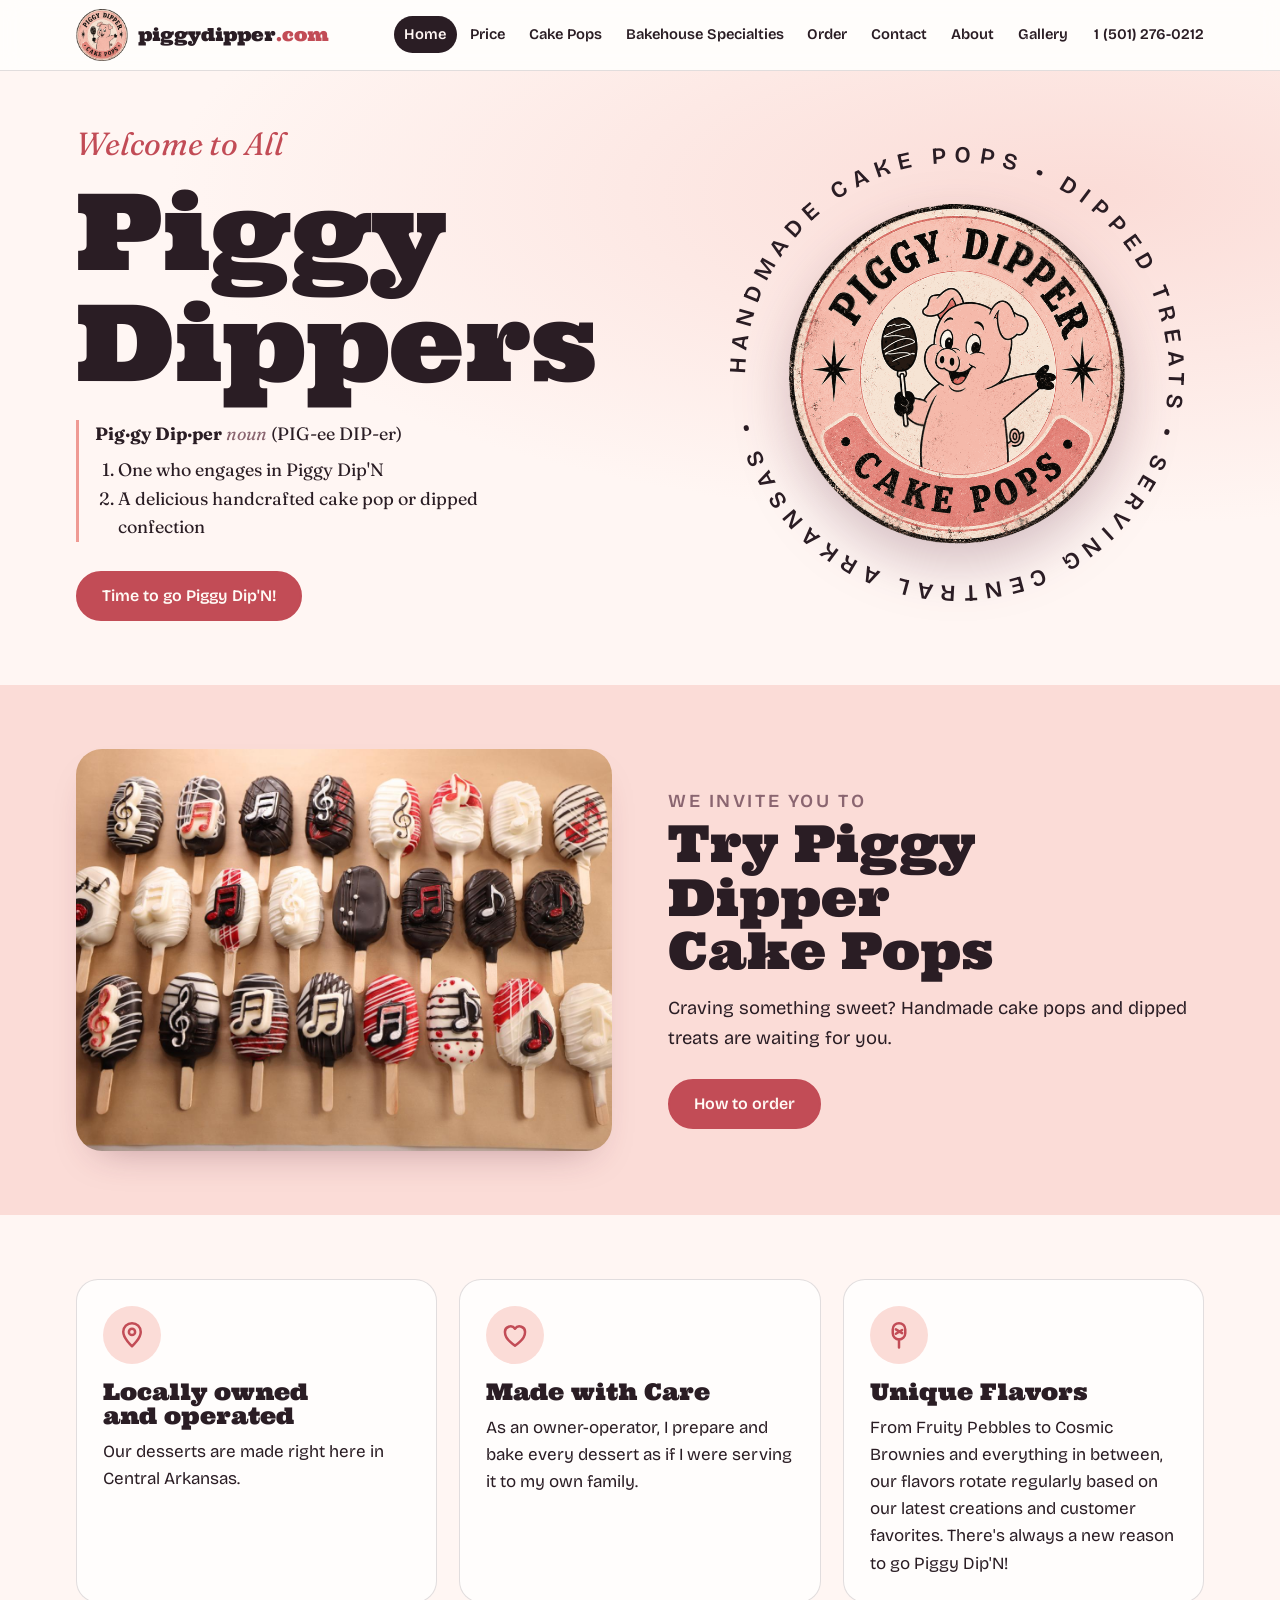
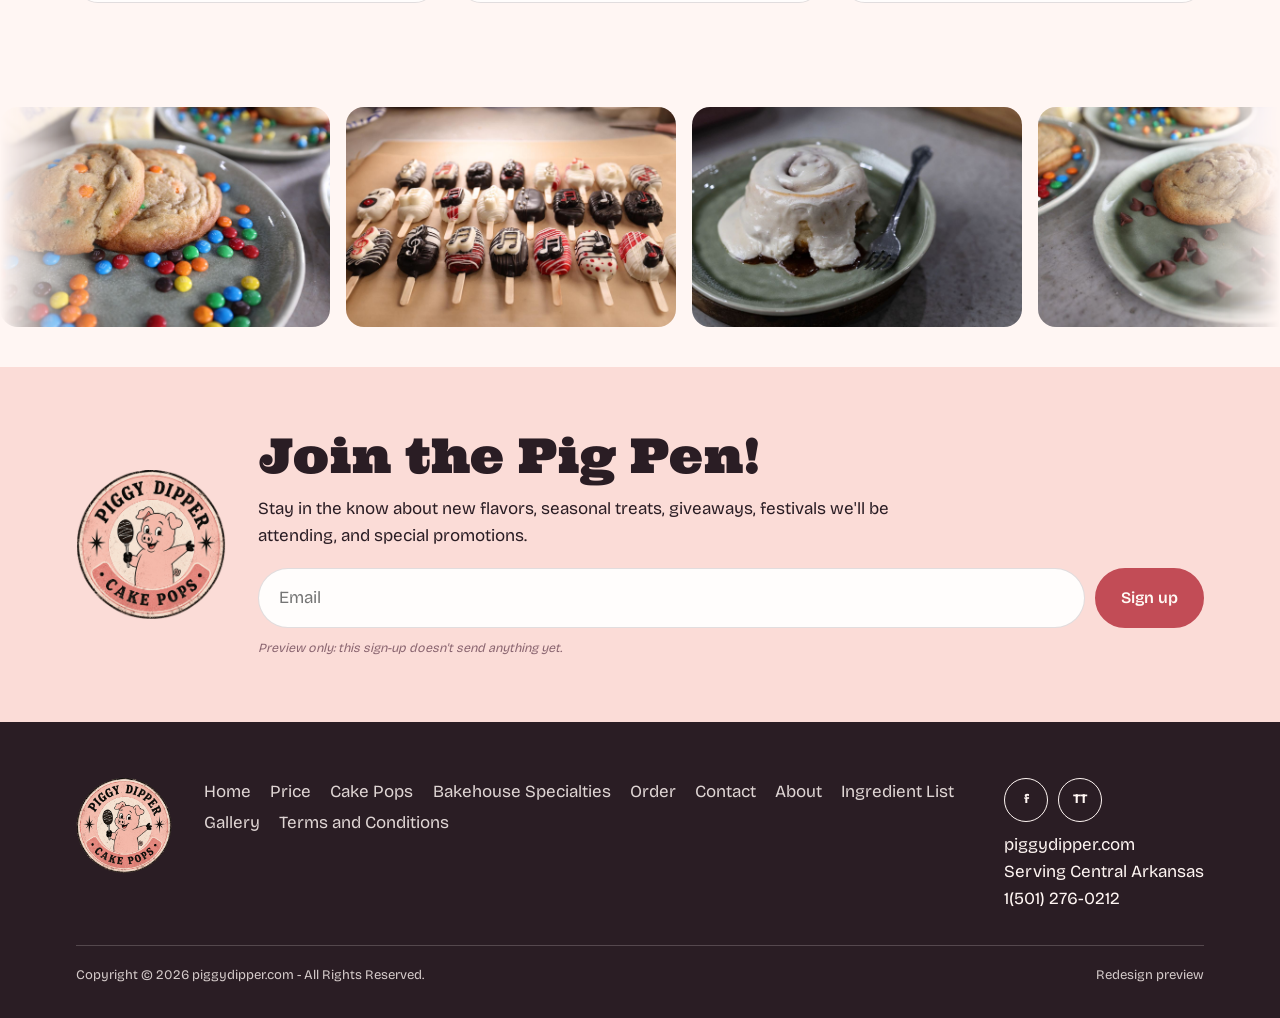
==== commit df77ff99: "Hide closed photo viewer and reset page margin Co-Authored-By: Claude Opus 5.5 <noreply@anthropic.co" ====
--- a/classic/index.html
+++ b/classic/index.html
@@ -14,6 +14,9 @@
 <link rel="stylesheet" href="https://fonts.googleapis.com/css2?family=Bricolage+Grotesque:opsz,wght@12..96,400;12..96,600;12..96,800&family=Caveat:wght@500;700&family=Fraunces:ital,opsz,wght@0,9..144,500;1,9..144,400;1,9..144,600&family=Ultra&family=Anton&family=Chewy&family=Tilt+Neon&family=IM+Fell+English:ital@0;1&family=IM+Fell+English+SC&family=Lobster&family=Bebas+Neue&family=Shrikhand&display=swap">
 <script>document.documentElement.dataset.v='0'</script>
 <style>
+[hidden]{display:none!important}
+html,body{margin:0}
+
 /* Layout: one site, hash-routed pages; three swappable home pages share the same header, footer and inner pages. */
 :root{
   --cream:#fff6f3; --paper:#fffdfc; --blush:#fbdcd7; --rose:#ef9a93; --rose-deep:#c24c56;
